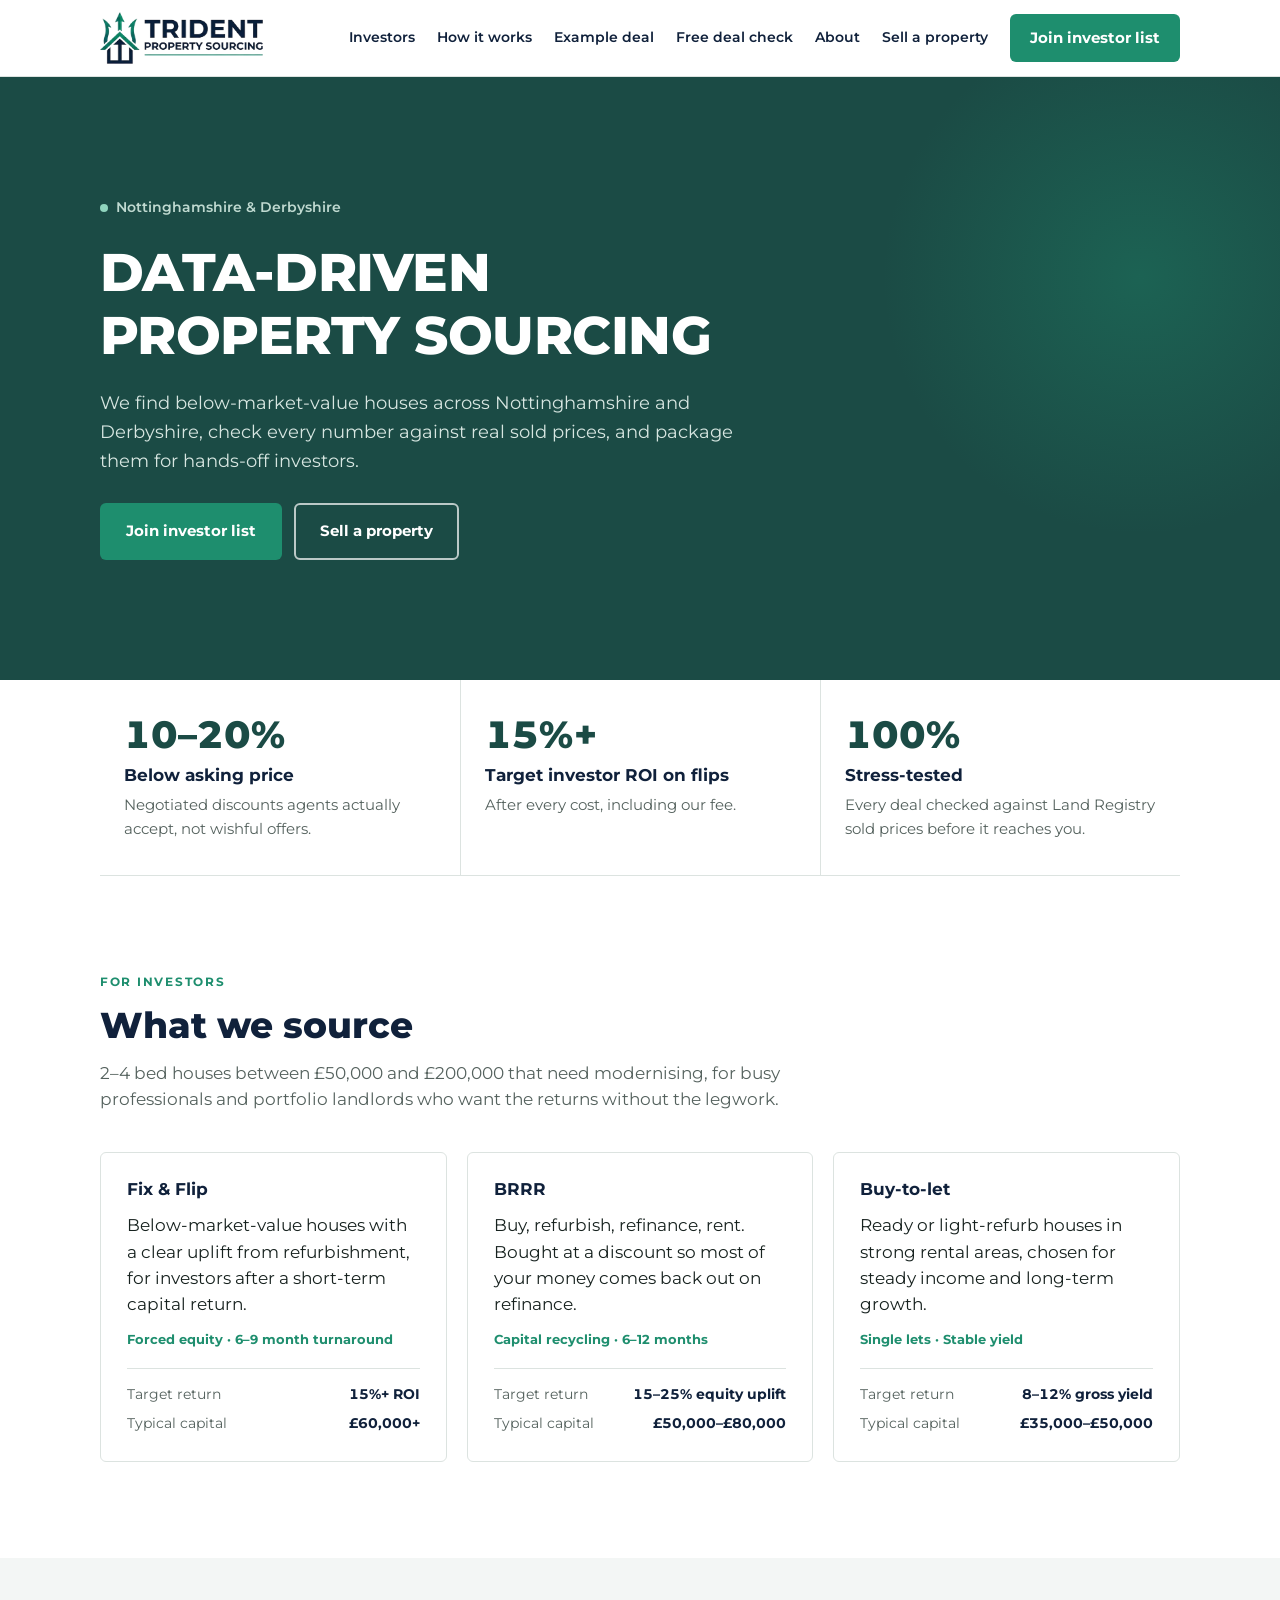
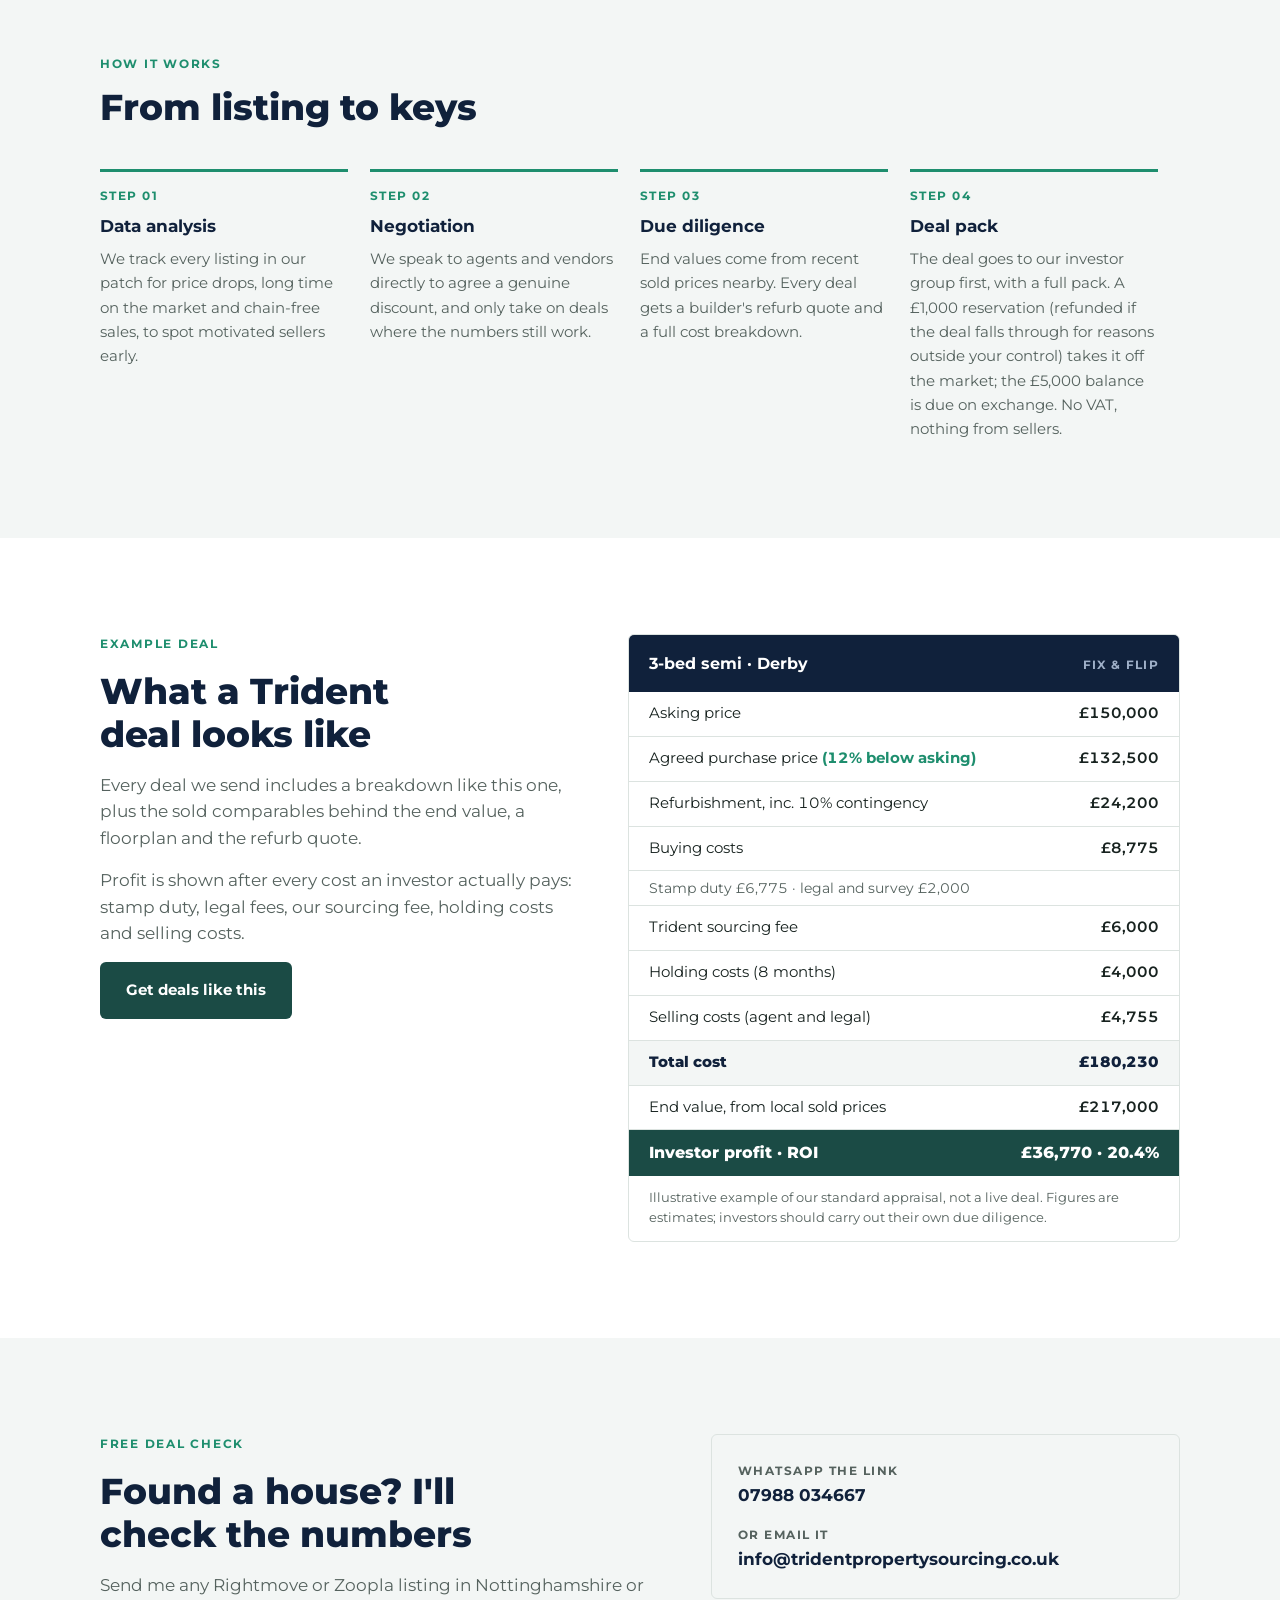
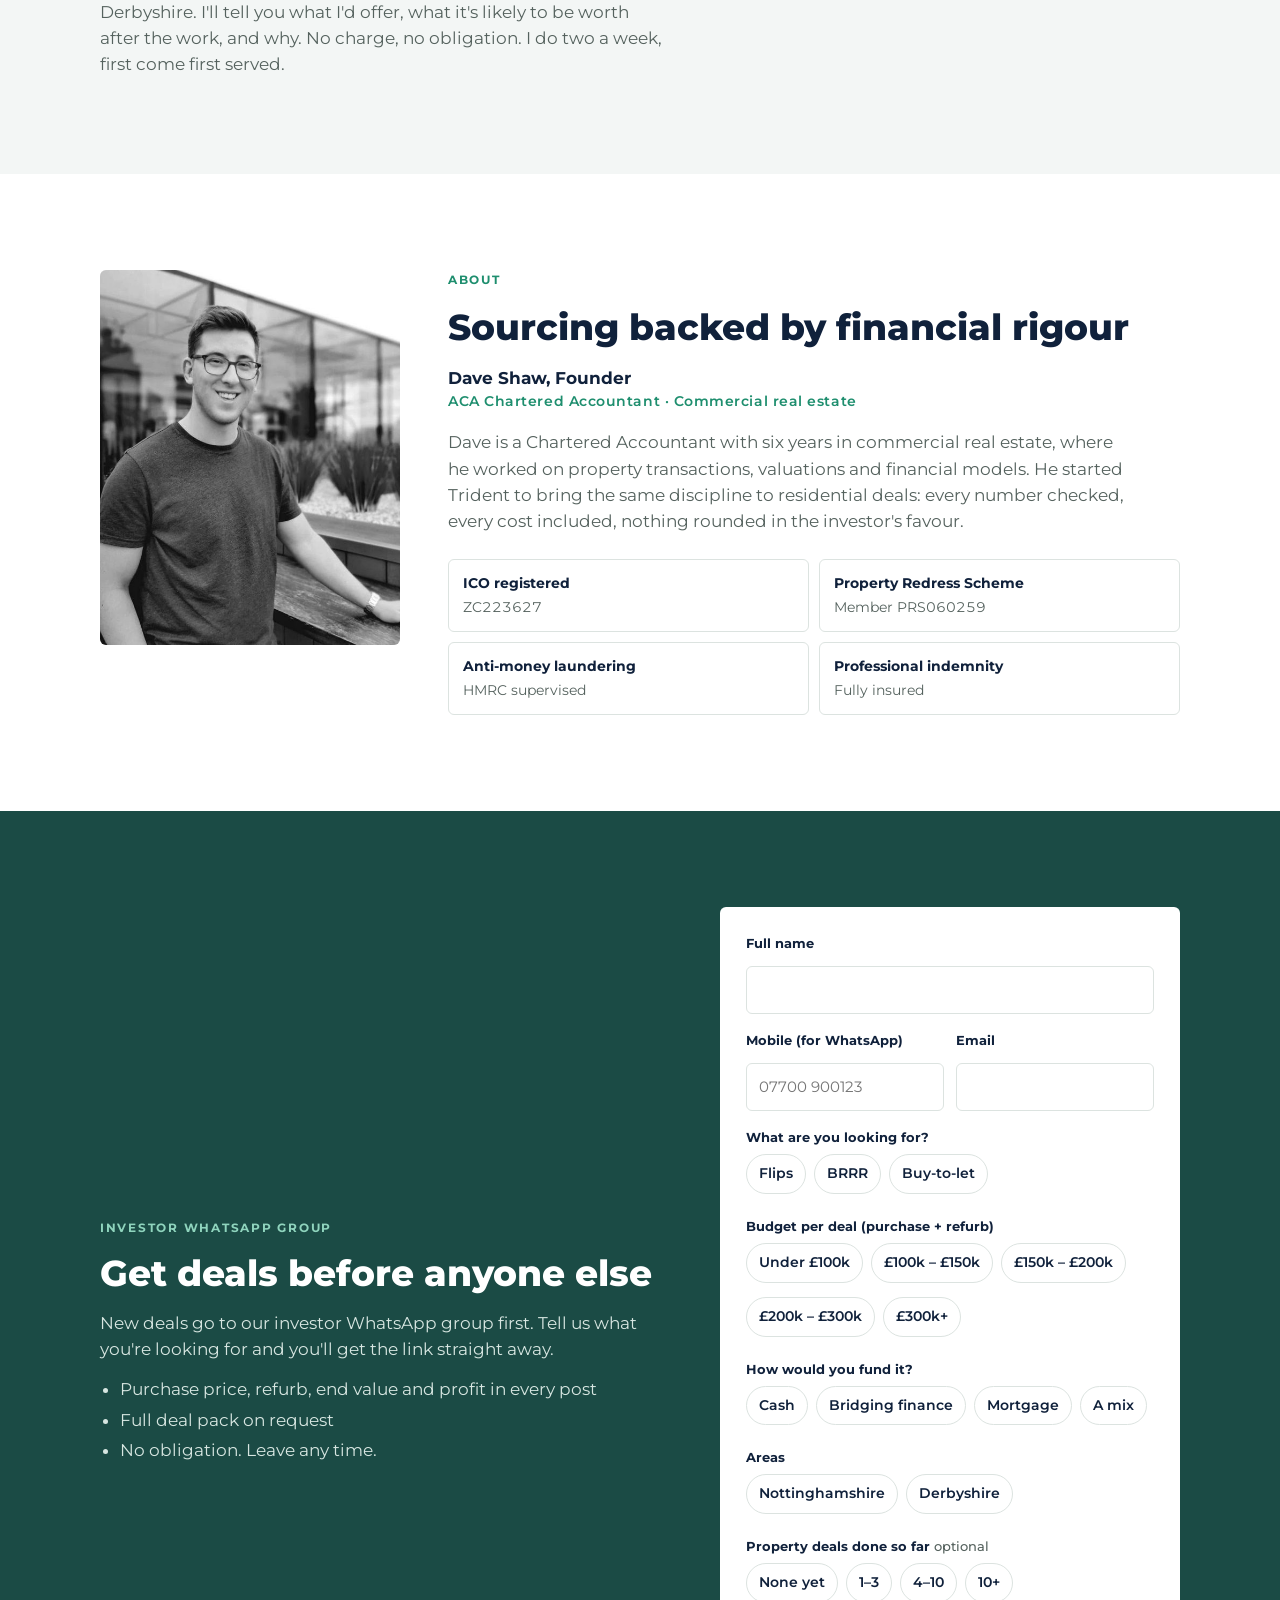
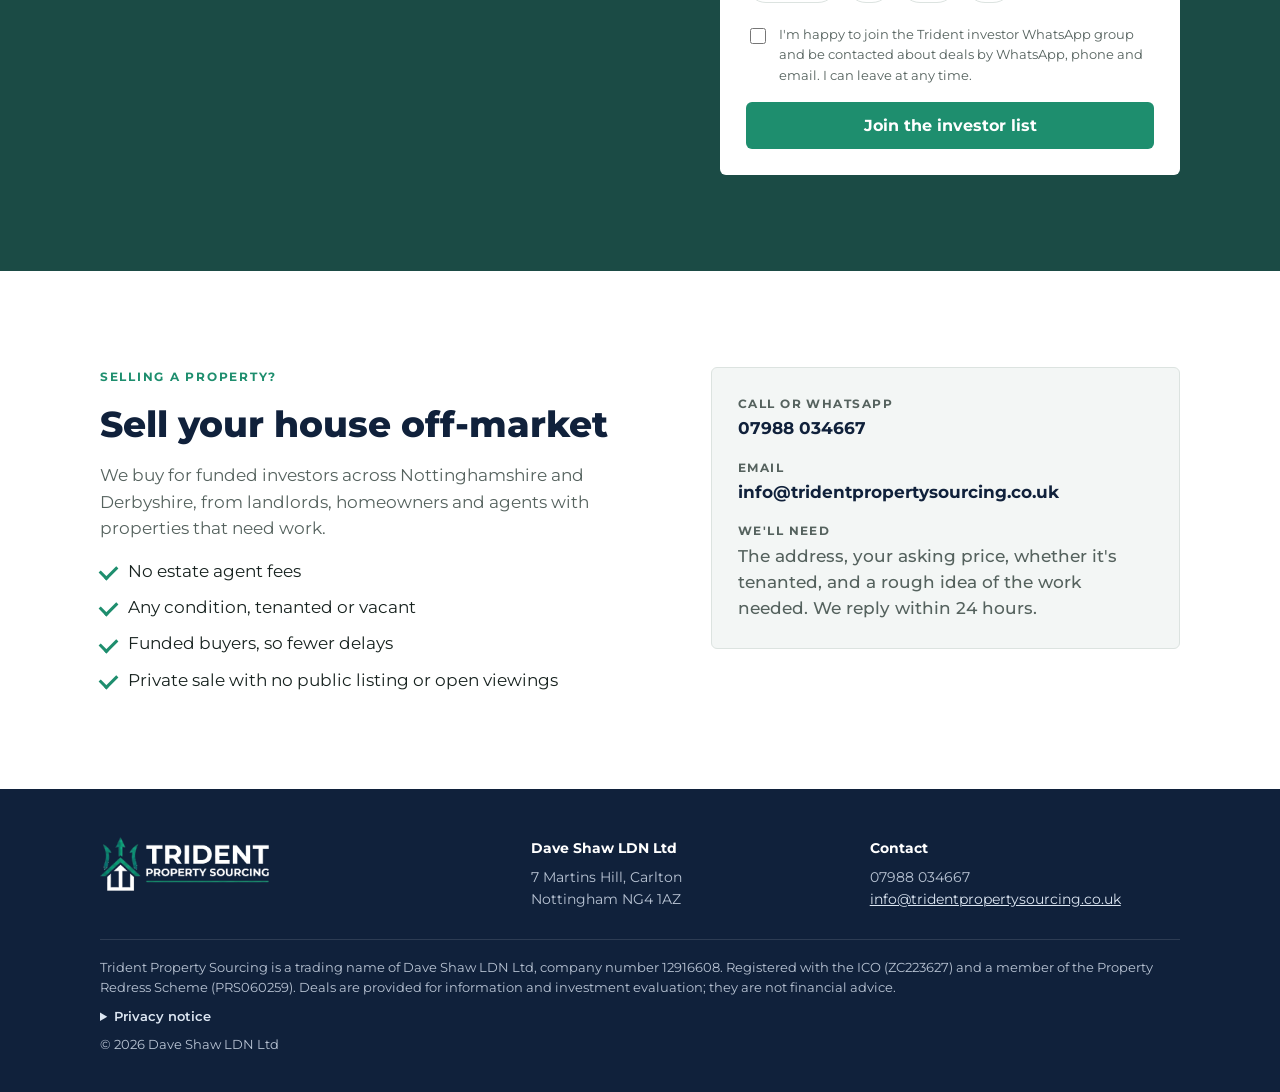
==== index.html @ 56638d4f "Footer: add company number 12916608 Co-Authored-By: Claude Opus 5.5 <noreply@anthropic.com> Claude-S" ====
<!doctype html>
<html lang="en-GB">
<head>
<meta charset="utf-8">
<meta name="viewport" content="width=device-width, initial-scale=1">
<meta property="og:title" content="Trident Property Sourcing">
<meta property="og:description" content="Below-market-value houses in Nottinghamshire and Derbyshire, packaged for hands-off property investors.">
<meta property="og:image" content="https://www.tridentpropertysourcing.co.uk/img/logo.png">
<meta property="og:url" content="https://www.tridentpropertysourcing.co.uk/">
<link rel="icon" type="image/png" href="img/icon.png">
<title>Trident Property Sourcing</title>
<meta name="description" content="Below-market-value houses in Nottinghamshire and Derbyshire, packaged for hands-off property investors. Flips, BRRR and buy-to-let.">
<link rel="preconnect" href="https://fonts.googleapis.com">
<link rel="preconnect" href="https://fonts.gstatic.com" crossorigin>
<link rel="stylesheet" href="https://fonts.googleapis.com/css2?family=Montserrat:wght@400;500;600;700;800&display=swap">
<style>
  /* Layout: the current Squarespace site, tightened into one page -
     white header with the full-colour logo, deep-green hero, light content
     bands, green "join" band, dark footer. Single deliberate light look. */
  :root {
    --green: #1B4B45;        /* site primary */
    --green-deep: #133631;
    --teal: #1E8E6E;         /* logo arrow green */
    --teal-tint: #E7F2EE;
    --navy: #10213B;         /* logo wordmark */
    --ink: #17221F;
    --muted: #55625E;
    --line: #DCE3E0;
    --band: #F3F6F5;
    --white: #FFFFFF;
    --font: 'Montserrat', 'Helvetica Neue', Arial, sans-serif;
    --step-hero: clamp(2rem, 5vw, 3.3rem);
    --step-h2: clamp(1.55rem, 3.2vw, 2.25rem);
    --step-h3: 1.08rem;
    --radius: 6px;
    color-scheme: light;
  }
  * { box-sizing: border-box; }
  [hidden] { display: none !important; }
  html { scroll-behavior: smooth; }
  @media (prefers-reduced-motion: reduce) { html { scroll-behavior: auto; } }
  body { margin: 0; background: var(--white); color: var(--ink); font-family: var(--font); font-size: 16.5px; line-height: 1.6; }
  a { color: var(--green); }
  a:focus-visible, button:focus-visible { outline: 3px solid var(--teal); outline-offset: 3px; }
  .wrap { width: 100%; max-width: 1120px; margin: 0 auto; padding-inline: 20px; }
  h1, h2, h3 { text-wrap: balance; margin: 0; line-height: 1.2; }
  h2 { font-size: var(--step-h2); font-weight: 800; color: var(--navy); }
  h3 { font-size: var(--step-h3); font-weight: 700; color: var(--navy); }
  p { margin: 0; }
  .eyebrow { font-size: .78rem; font-weight: 700; letter-spacing: .14em; text-transform: uppercase; color: var(--teal); }
  .lede { color: var(--muted); max-width: 62ch; }
  section { padding-block: clamp(56px, 8vw, 96px); }
  .section-head { display: grid; gap: 12px; margin-bottom: 40px; }

  .btn { display: inline-flex; align-items: center; justify-content: center; gap: 8px; padding: 14px 24px; border-radius: var(--radius);
         font-weight: 700; font-size: .95rem; text-decoration: none; border: 2px solid transparent; transition: background .15s, color .15s; }
  .btn-primary { background: var(--teal); color: var(--white); }
  .btn-primary:hover { background: #187A5E; }
  .btn-ghost { border-color: rgba(255,255,255,.7); color: var(--white); }
  .btn-ghost:hover { background: rgba(255,255,255,.1); }
  .btn-dark { background: var(--green); color: var(--white); }
  .btn-dark:hover { background: var(--green-deep); }

  /* header */
  .top { position: sticky; top: env(safe-area-inset-top, 0px); z-index: 10; background: var(--white); border-bottom: 1px solid var(--line); }
  .top .wrap { display: flex; align-items: center; justify-content: space-between; gap: 16px; padding-block: 12px; flex-wrap: wrap; }
  .top img { height: 52px; width: auto; display: block; }
  .nav { display: flex; align-items: center; gap: 22px; flex-wrap: wrap; font-size: .9rem; font-weight: 600; }
  .nav a { color: var(--navy); text-decoration: none; }
  .nav a:hover { color: var(--teal); }
  .nav .btn { padding: 10px 18px; color: var(--white); }
  @media (max-width: 760px) { .nav a:not(.btn) { display: none; } .top img { height: 42px; } }

  /* hero */
  .hero { background: var(--green); color: var(--white); padding-block: clamp(64px, 10vw, 120px); position: relative; overflow: hidden; }
  .hero::after { content: ""; position: absolute; right: -120px; top: -60px; width: 520px; height: 520px; border-radius: 50%;
                 background: radial-gradient(circle, rgba(30,142,110,.35), rgba(30,142,110,0) 70%); pointer-events: none; }
  .hero .wrap { position: relative; z-index: 1; display: grid; gap: 22px; }
  .hero .eyebrow { color: #8FD4BD; }
  .hero h1 { font-size: var(--step-hero); font-weight: 800; letter-spacing: -.01em; max-width: 18ch; text-transform: uppercase; }
  .hero p { font-size: 1.12rem; color: #D7E6E1; max-width: 56ch; }
  .hero .ctas { display: flex; gap: 12px; flex-wrap: wrap; margin-top: 6px; }
  .patch { display: inline-flex; gap: 8px; align-items: center; font-size: .85rem; font-weight: 600; color: #BFD9D0; }
  .patch::before { content: ""; width: 8px; height: 8px; border-radius: 50%; background: #8FD4BD; }

  /* stats */
  .stats { display: grid; grid-template-columns: repeat(3, 1fr); border-bottom: 1px solid var(--line); }
  .stat { padding: 34px 24px; display: grid; gap: 6px; align-content: start; }
  .stat + .stat { border-left: 1px solid var(--line); }
  .stat b { font-size: clamp(1.7rem, 3.4vw, 2.4rem); font-weight: 800; color: var(--green); font-variant-numeric: tabular-nums; line-height: 1.1; }
  .stat span { font-weight: 700; color: var(--navy); }
  .stat small { color: var(--muted); font-size: .92rem; }
  @media (max-width: 760px) { .stats { grid-template-columns: 1fr; } .stat + .stat { border-left: 0; border-top: 1px solid var(--line); } }

  /* strategies */
  .cards { display: grid; grid-template-columns: repeat(3, 1fr); gap: 20px; }
  .card { border: 1px solid var(--line); border-radius: var(--radius); padding: 26px; display: grid; gap: 12px; align-content: start; background: var(--white); min-width: 0; }
  .card .tags { font-size: .8rem; font-weight: 700; color: var(--teal); }
  .card dl { margin: 6px 0 0; display: grid; grid-template-columns: auto 1fr; gap: 6px 14px; font-size: .9rem; border-top: 1px solid var(--line); padding-top: 14px; }
  .card dt { color: var(--muted); }
  .card dd { margin: 0; font-weight: 700; color: var(--navy); text-align: right; font-variant-numeric: tabular-nums; }
  @media (max-width: 900px) { .cards { grid-template-columns: 1fr; } }

  /* process */
  .band { background: var(--band); }
  .steps { display: grid; grid-template-columns: repeat(4, 1fr); gap: 0; counter-reset: step; }
  .step { padding: 0 22px 0 0; display: grid; gap: 10px; align-content: start; min-width: 0; }
  .step::before { counter-increment: step; content: "Step 0" counter(step); font-size: .78rem; font-weight: 700; letter-spacing: .12em; text-transform: uppercase;
                  color: var(--teal); border-top: 3px solid var(--teal); padding-top: 14px; }
  .step p { color: var(--muted); font-size: .95rem; }
  @media (max-width: 900px) { .steps { grid-template-columns: 1fr 1fr; gap: 32px 0; } }
  @media (max-width: 520px) { .steps { grid-template-columns: 1fr; } }

  /* example appraisal */
  .appraisal { display: grid; grid-template-columns: 1fr 1.15fr; gap: 48px; align-items: start; }
  .appraisal .copy { display: grid; gap: 16px; }
  .sheet { border: 1px solid var(--line); border-radius: var(--radius); overflow: hidden; background: var(--white); min-width: 0; }
  .sheet header { background: var(--navy); color: var(--white); padding: 16px 20px; display: flex; justify-content: space-between; gap: 12px; flex-wrap: wrap; align-items: baseline; }
  .sheet header b { font-size: 1rem; }
  .sheet header span { font-size: .78rem; letter-spacing: .1em; text-transform: uppercase; color: #9FB0C8; font-weight: 700; }
  .sheet table { width: 100%; border-collapse: collapse; font-size: .93rem; font-variant-numeric: tabular-nums; }
  .sheet td { padding: 10px 20px; border-bottom: 1px solid var(--line); }
  .sheet td:last-child { text-align: right; font-weight: 600; white-space: nowrap; }
  .sheet tr.sub td { color: var(--muted); font-size: .86rem; padding-block: 6px; }
  .sheet tr.total td { font-weight: 800; color: var(--navy); background: var(--band); }
  .sheet tr.win td { font-weight: 800; color: var(--white); background: var(--green); font-size: 1rem; border-bottom: 0; }
  .sheet .note { padding: 12px 20px; font-size: .8rem; color: var(--muted); }
  @media (max-width: 900px) { .appraisal { grid-template-columns: 1fr; gap: 28px; } }

  /* about */
  .about { display: grid; grid-template-columns: 300px 1fr; gap: 48px; align-items: start; }
  .portrait { display: block; width: 100%; aspect-ratio: 4/5; max-width: 100%; object-fit: cover; border-radius: var(--radius); background: var(--teal-tint); }
  .about .copy { display: grid; gap: 16px; min-width: 0; }
  .role { font-weight: 700; color: var(--navy); }
  .role small { display: block; font-weight: 600; color: var(--teal); font-size: .85rem; letter-spacing: .04em; }
  .creds { list-style: none; padding: 0; margin: 8px 0 0; display: grid; grid-template-columns: 1fr 1fr; gap: 10px; }
  .creds li { border: 1px solid var(--line); border-radius: var(--radius); padding: 12px 14px; font-size: .88rem; display: grid; gap: 2px; }
  .creds b { color: var(--navy); }
  .creds span { color: var(--muted); font-variant-numeric: tabular-nums; }
  @media (max-width: 900px) { .about { grid-template-columns: 1fr; } .portrait { max-width: 260px; } }
  @media (max-width: 520px) { .creds { grid-template-columns: 1fr; } }

  /* join */
  .join { background: var(--green); color: var(--white); }
  .join .wrap { display: grid; grid-template-columns: 1fr minmax(0, 460px); gap: 40px; align-items: center; }
  .join h2 { color: var(--white); }
  .join .eyebrow { color: #8FD4BD; }
  .join p { color: #D7E6E1; max-width: 56ch; }
  .join .copy { display: grid; gap: 14px; }
  .join ul { margin: 0; padding-left: 20px; color: #D7E6E1; display: grid; gap: 4px; }
  .qr { background: var(--white); border-radius: var(--radius); padding: 18px; display: grid; gap: 10px; justify-items: center; width: 230px; max-width: 100%; }
  .qr .code { width: 170px; height: 170px; max-width: 100%; display: block; }
  .qr small { color: var(--muted); font-size: .78rem; text-align: center; }
  @media (max-width: 760px) { .join .wrap { grid-template-columns: 1fr; } }

  /* sell */
  .sell { display: grid; grid-template-columns: 1.2fr 1fr; gap: 48px; align-items: start; }
  .sell .copy { display: grid; gap: 16px; }
  .ticks { list-style: none; padding: 0; margin: 0; display: grid; gap: 10px; }
  .ticks li { padding-left: 28px; position: relative; }
  .ticks li::before { content: ""; position: absolute; left: 0; top: .45em; width: 14px; height: 8px; border-left: 3px solid var(--teal); border-bottom: 3px solid var(--teal); transform: rotate(-45deg); }
  .contact-card { border: 1px solid var(--line); border-radius: var(--radius); padding: 26px; display: grid; gap: 16px; background: var(--band); min-width: 0; }
  .contact-card div { display: grid; gap: 2px; }
  .contact-card small { font-size: .75rem; font-weight: 700; letter-spacing: .12em; text-transform: uppercase; color: var(--muted); }
  .contact-card a, .contact-card span { font-weight: 700; color: var(--navy); text-decoration: none; overflow-wrap: anywhere; }
  @media (max-width: 900px) { .sell { grid-template-columns: 1fr; } }

  /* sign-up form (posts to the Google Form behind the scenes) */
  .signup { background: var(--white); color: var(--ink); border-radius: var(--radius); padding: 26px; width: 100%; max-width: 460px; justify-self: end; min-width: 0; }
  #join-form { display: grid; gap: 16px; }
  .field { display: grid; gap: 6px; border: 0; padding: 0; margin: 0; min-width: 0; }
  .field label, .field legend { font-size: .82rem; font-weight: 700; color: var(--navy); padding: 0; margin-bottom: 6px; }
  .opt-tag { font-weight: 500; color: var(--muted); }
  .field input[type=text], .field input:not([type]), .field input[type=tel], .field input[type=email] {
    width: 100%; font: inherit; font-size: .95rem; padding: 11px 12px; border: 1.5px solid var(--line); border-radius: var(--radius); background: var(--white); color: var(--ink); }
  .field input:focus { outline: none; border-color: var(--teal); box-shadow: 0 0 0 3px var(--teal-tint); }
  .row2 { display: grid; grid-template-columns: 1fr 1fr; gap: 12px; }
  .opts { display: flex; flex-wrap: wrap; gap: 8px; }
  .opt { position: relative; cursor: pointer; }
  .opt input { position: absolute; opacity: 0; width: 1px; height: 1px; }
  .opt span { display: inline-block; padding: 8px 12px; border: 1.5px solid var(--line); border-radius: 999px; font-size: .85rem; font-weight: 600; color: var(--navy); transition: background .12s, border-color .12s; }
  .opt input:checked + span { background: var(--green); border-color: var(--green); color: var(--white); }
  .opt input:focus-visible + span { outline: 3px solid var(--teal); outline-offset: 2px; }
  .consent { display: grid; grid-template-columns: auto 1fr; gap: 10px; align-items: start; font-size: .8rem; color: var(--muted); cursor: pointer; }
  .consent input { margin-top: 3px; accent-color: var(--green); width: 16px; height: 16px; }
  .form-error { background: #FDEEE6; color: #A8431F; border-radius: var(--radius); padding: 10px 12px; font-size: .85rem; font-weight: 600; }
  .submit { width: 100%; border: 0; cursor: pointer; font-family: inherit; font-size: 1rem; }
  .submit[disabled] { opacity: .7; cursor: progress; }
  .done { display: grid; gap: 12px; text-align: center; padding: 18px 6px; }
  .done h3 { font-size: 1.3rem; }
  .done p { color: var(--muted) !important; }
  .btn-wa { background: #1FAF54; color: var(--white); }
  .btn-wa:hover { background: #189446; }
  @media (max-width: 760px) { .signup { justify-self: stretch; max-width: none; padding: 20px; } }
  @media (max-width: 420px) { .row2 { grid-template-columns: 1fr; } }

  /* track record + deal check */
  .log-wrap { overflow-x: auto; border: 1px solid var(--line); border-radius: var(--radius); background: var(--white); }
  .log { width: 100%; border-collapse: collapse; font-size: .92rem; font-variant-numeric: tabular-nums; min-width: 560px; }
  .log th { text-align: left; font-size: .75rem; letter-spacing: .1em; text-transform: uppercase; color: var(--muted); padding: 12px 16px; border-bottom: 2px solid var(--line); }
  .log td { padding: 12px 16px; border-bottom: 1px solid var(--line); }
  .pill { display: inline-block; padding: 3px 10px; border-radius: 999px; font-size: .78rem; font-weight: 700; background: var(--teal-tint); color: var(--green); }
  .pill.Completed { background: var(--green); color: var(--white); }
  .pill.Withdrawn { background: var(--band); color: var(--muted); }
  .check { display: grid; grid-template-columns: 1.2fr 1fr; gap: 48px; align-items: start; }
  .check .copy { display: grid; gap: 16px; }
  @media (max-width: 900px) { .check { grid-template-columns: 1fr; } }

  /* footer */
  footer { background: var(--navy); color: #B9C4D4; padding-block: 48px 36px; font-size: .88rem; }
  footer .wrap { display: grid; gap: 28px; }
  footer .cols { display: grid; grid-template-columns: 1.3fr 1fr 1fr; gap: 28px; }
  footer img { height: 54px; width: auto; }
  footer b { color: var(--white); display: block; margin-bottom: 6px; }
  footer a { color: #DCE6F2; }
  footer .small { border-top: 1px solid rgba(255,255,255,.12); padding-top: 18px; font-size: .8rem; display: grid; gap: 8px; }
  footer details summary { cursor: pointer; color: #DCE6F2; font-weight: 600; }
  footer details p { margin-top: 8px; max-width: 80ch; }
  @media (max-width: 760px) { footer .cols { grid-template-columns: 1fr; } }
</style>
</head>
<body>

<header class="top">
  <div class="wrap">
    <a href="#top" aria-label="Trident Property Sourcing home"><img src="img/logo.png" alt="Trident Property Sourcing"></a>
    <nav class="nav" aria-label="Main">
      <a href="#strategies">Investors</a>
      <a href="#how">How it works</a>
      <a href="#example">Example deal</a>
      <a href="#deal-check">Free deal check</a>
      <a href="#about">About</a>
      <a href="#sell">Sell a property</a>
      <a class="btn btn-primary" href="#join">Join investor list</a>
    </nav>
  </div>
</header>

<main id="top">
  <section class="hero">
    <div class="wrap">
      <span class="patch">Nottinghamshire &amp; Derbyshire</span>
      <h1>Data-driven property sourcing</h1>
      <p>We find below-market-value houses across Nottinghamshire and Derbyshire, check every number against real sold prices, and package them for hands-off investors.</p>
      <div class="ctas">
        <a class="btn btn-primary" href="#join">Join investor list</a>
        <a class="btn btn-ghost" href="#sell">Sell a property</a>
      </div>
    </div>
  </section>

  <div class="wrap">
    <div class="stats">
      <div class="stat"><b>10–20%</b><span>Below asking price</span><small>Negotiated discounts agents actually accept, not wishful offers.</small></div>
      <div class="stat"><b>15%+</b><span>Target investor ROI on flips</span><small>After every cost, including our fee.</small></div>
      <div class="stat"><b>100%</b><span>Stress-tested</span><small>Every deal checked against Land Registry sold prices before it reaches you.</small></div>
    </div>
  </div>

  <section id="strategies">
    <div class="wrap">
      <div class="section-head">
        <span class="eyebrow">For investors</span>
        <h2>What we source</h2>
        <p class="lede">2–4 bed houses between £50,000 and £200,000 that need modernising, for busy professionals and portfolio landlords who want the returns without the legwork.</p>
      </div>
      <div class="cards">
        <article class="card">
          <h3>Fix &amp; Flip</h3>
          <p>Below-market-value houses with a clear uplift from refurbishment, for investors after a short-term capital return.</p>
          <span class="tags">Forced equity · 6–9 month turnaround</span>
          <dl><dt>Target return</dt><dd>15%+ ROI</dd><dt>Typical capital</dt><dd>£60,000+</dd></dl>
        </article>
        <article class="card">
          <h3>BRRR</h3>
          <p>Buy, refurbish, refinance, rent. Bought at a discount so most of your money comes back out on refinance.</p>
          <span class="tags">Capital recycling · 6–12 months</span>
          <dl><dt>Target return</dt><dd>15–25% equity uplift</dd><dt>Typical capital</dt><dd>£50,000–£80,000</dd></dl>
        </article>
        <article class="card">
          <h3>Buy-to-let</h3>
          <p>Ready or light-refurb houses in strong rental areas, chosen for steady income and long-term growth.</p>
          <span class="tags">Single lets · Stable yield</span>
          <dl><dt>Target return</dt><dd>8–12% gross yield</dd><dt>Typical capital</dt><dd>£35,000–£50,000</dd></dl>
        </article>
      </div>
    </div>
  </section>

  <section id="how" class="band">
    <div class="wrap">
      <div class="section-head">
        <span class="eyebrow">How it works</span>
        <h2>From listing to keys</h2>
      </div>
      <div class="steps">
        <div class="step"><h3>Data analysis</h3><p>We track every listing in our patch for price drops, long time on the market and chain-free sales, to spot motivated sellers early.</p></div>
        <div class="step"><h3>Negotiation</h3><p>We speak to agents and vendors directly to agree a genuine discount, and only take on deals where the numbers still work.</p></div>
        <div class="step"><h3>Due diligence</h3><p>End values come from recent sold prices nearby. Every deal gets a builder's refurb quote and a full cost breakdown.</p></div>
        <div class="step"><h3>Deal pack</h3><p>The deal goes to our investor group first, with a full pack. A £1,000 reservation (refunded if the deal falls through for reasons outside your control) takes it off the market; the £5,000 balance is due on exchange. No VAT, nothing from sellers.</p></div>
      </div>
    </div>
  </section>

  <section id="example">
    <div class="wrap appraisal">
      <div class="copy">
        <span class="eyebrow">Example deal</span>
        <h2>What a Trident deal looks like</h2>
        <p class="lede">Every deal we send includes a breakdown like this one, plus the sold comparables behind the end value, a floorplan and the refurb quote.</p>
        <p class="lede">Profit is shown after every cost an investor actually pays: stamp duty, legal fees, our sourcing fee, holding costs and selling costs.</p>
        <div><a class="btn btn-dark" href="#join">Get deals like this</a></div>
      </div>
      <div class="sheet" role="region" aria-label="Example flip appraisal">
        <header><b>3-bed semi · Derby</b><span>Fix &amp; flip</span></header>
        <table>
          <tr><td>Asking price</td><td>£150,000</td></tr>
          <tr><td>Agreed purchase price <span style="color:var(--teal);font-weight:700">(12% below asking)</span></td><td>£132,500</td></tr>
          <tr><td>Refurbishment, inc. 10% contingency</td><td>£24,200</td></tr>
          <tr><td>Buying costs</td><td>£8,775</td></tr>
          <tr class="sub"><td>Stamp duty £6,775 · legal and survey £2,000</td><td></td></tr>
          <tr><td>Trident sourcing fee</td><td>£6,000</td></tr>
          <tr><td>Holding costs (8 months)</td><td>£4,000</td></tr>
          <tr><td>Selling costs (agent and legal)</td><td>£4,755</td></tr>
          <tr class="total"><td>Total cost</td><td>£180,230</td></tr>
          <tr><td>End value, from local sold prices</td><td>£217,000</td></tr>
          <tr class="win"><td>Investor profit · ROI</td><td>£36,770 · 20.4%</td></tr>
        </table>
        <p class="note">Illustrative example of our standard appraisal, not a live deal. Figures are estimates; investors should carry out their own due diligence.</p>
      </div>
    </div>
  </section>

  <section id="track-record" hidden>
    <div class="wrap">
      <div class="section-head">
        <span class="eyebrow">Track record</span>
        <h2>Every deal I've sent, and what happened to it</h2>
        <p class="lede">Updated daily. Addresses and investors are never shown.</p>
      </div>
      <div class="log-wrap"><table class="log" id="deal-log"><thead><tr><th>Listed</th><th>Area</th><th>Property</th><th>Strategy</th><th>Investor ROI</th><th>Status</th></tr></thead><tbody></tbody></table></div>
    </div>
  </section>

  <section id="deal-check" class="band">
    <div class="wrap check">
      <div class="copy">
        <span class="eyebrow">Free deal check</span>
        <h2>Found a house? I'll check the numbers</h2>
        <p class="lede">Send me any Rightmove or Zoopla listing in Nottinghamshire or Derbyshire. I'll tell you what I'd offer, what it's likely to be worth after the work, and why. No charge, no obligation. I do two a week, first come first served.</p>
      </div>
      <div class="contact-card">
        <div><small>WhatsApp the link</small><a id="wa-check" href="https://wa.me/447988034667?text=Hi%20Dave%2C%20could%20you%20check%20this%20deal%20for%20me%3F%20" target="_blank" rel="noopener">07988 034667</a></div>
        <div><small>Or email it</small><a href="mailto:info@tridentpropertysourcing.co.uk?subject=Free%20deal%20check">info@tridentpropertysourcing.co.uk</a></div>
      </div>
    </div>
  </section>

  <section id="about">
    <div class="wrap about">
      <img class="portrait" src="img/dave.jpg" alt="Dave Shaw, founder of Trident Property Sourcing">
      <div class="copy">
        <span class="eyebrow">About</span>
        <h2>Sourcing backed by financial rigour</h2>
        <p class="role">Dave Shaw, Founder<small>ACA Chartered Accountant · Commercial real estate</small></p>
        <p class="lede">Dave is a Chartered Accountant with six years in commercial real estate, where he worked on property transactions, valuations and financial models. He started Trident to bring the same discipline to residential deals: every number checked, every cost included, nothing rounded in the investor's favour.</p>
        <ul class="creds">
          <li><b>ICO registered</b><span>ZC223627</span></li>
          <li><b>Property Redress Scheme</b><span>Member PRS060259</span></li>
          <li><b>Anti-money laundering</b><span>HMRC supervised</span></li>
          <li><b>Professional indemnity</b><span>Fully insured</span></li>
        </ul>
      </div>
    </div>
  </section>

  <section class="join" id="join">
    <div class="wrap">
      <div class="copy">
        <span class="eyebrow">Investor WhatsApp group</span>
        <h2>Get deals before anyone else</h2>
        <p>New deals go to our investor WhatsApp group first. Tell us what you're looking for and you'll get the link straight away.</p>
        <ul>
          <li>Purchase price, refurb, end value and profit in every post</li>
          <li>Full deal pack on request</li>
          <li>No obligation. Leave any time.</li>
        </ul>
              </div>
      <div class="signup" id="signup">
        <iframe name="gform_sink" id="gform_sink" title="Form submission" hidden></iframe>
        <form id="join-form" action="https://docs.google.com/forms/d/e/1FAIpQLSeNWYK0MImg9yibmczs9jKRdMTMSLeTGTR6sQmM5qCVyDrOBw/formResponse" method="POST" target="gform_sink" novalidate>
          <div class="field"><label for="f-name">Full name</label><input id="f-name" name="entry.607198457" autocomplete="name" required></div>
          <div class="row2">
            <div class="field"><label for="f-mobile">Mobile (for WhatsApp)</label><input id="f-mobile" name="entry.1265290433" type="tel" autocomplete="tel" inputmode="tel" pattern="[+0-9 ()\-]{10,18}" placeholder="07700 900123" required></div>
            <div class="field"><label for="f-email">Email</label><input id="f-email" name="entry.1144745886" type="email" autocomplete="email" required></div>
          </div>
          <fieldset class="field" data-required="strategy"><legend>What are you looking for?</legend>
            <div class="opts"><label class="opt"><input type="checkbox" name="entry.1683800293" value="Flips (buy, refurbish, sell)" data-group="strategy"><span>Flips</span></label><label class="opt"><input type="checkbox" name="entry.1683800293" value="BRRR (buy, refurbish, refinance, rent)" data-group="strategy"><span>BRRR</span></label><label class="opt"><input type="checkbox" name="entry.1683800293" value="Buy-to-let (ready to rent)" data-group="strategy"><span>Buy-to-let</span></label></div></fieldset>
          <fieldset class="field"><legend>Budget per deal (purchase + refurb)</legend>
            <div class="opts"><label class="opt"><input type="radio" name="entry.919230414" value="Under £100k" required><span>Under £100k</span></label><label class="opt"><input type="radio" name="entry.919230414" value="£100k – £150k" ><span>£100k – £150k</span></label><label class="opt"><input type="radio" name="entry.919230414" value="£150k – £200k" ><span>£150k – £200k</span></label><label class="opt"><input type="radio" name="entry.919230414" value="£200k – £300k" ><span>£200k – £300k</span></label><label class="opt"><input type="radio" name="entry.919230414" value="£300k+" ><span>£300k+</span></label></div></fieldset>
          <fieldset class="field"><legend>How would you fund it?</legend>
            <div class="opts"><label class="opt"><input type="radio" name="entry.1057847358" value="Cash" required><span>Cash</span></label><label class="opt"><input type="radio" name="entry.1057847358" value="Bridging finance" ><span>Bridging finance</span></label><label class="opt"><input type="radio" name="entry.1057847358" value="Mortgage" ><span>Mortgage</span></label><label class="opt"><input type="radio" name="entry.1057847358" value="A mix" ><span>A mix</span></label></div></fieldset>
          <fieldset class="field" data-required="areas"><legend>Areas</legend>
            <div class="opts"><label class="opt"><input type="checkbox" name="entry.973325292" value="Nottinghamshire" data-group="areas"><span>Nottinghamshire</span></label><label class="opt"><input type="checkbox" name="entry.973325292" value="Derbyshire" data-group="areas"><span>Derbyshire</span></label></div></fieldset>
          <fieldset class="field"><legend>Property deals done so far <span class="opt-tag">optional</span></legend>
            <div class="opts"><label class="opt"><input type="radio" name="entry.356470785" value="None yet - this would be my first"><span>None yet</span></label><label class="opt"><input type="radio" name="entry.356470785" value="1 – 3" ><span>1–3</span></label><label class="opt"><input type="radio" name="entry.356470785" value="4 – 10" ><span>4–10</span></label><label class="opt"><input type="radio" name="entry.356470785" value="More than 10" ><span>10+</span></label></div></fieldset>
          <input type="hidden" id="f-src" name="entry.422427125" value="Website"><input type="hidden" id="f-src-other" name="entry.422427125.other_option_response" value="" disabled>
          <label class="consent"><input type="checkbox" id="f-consent" name="entry.1447452174" value="I'm happy to join the Trident investor WhatsApp group and to be contacted about deals by WhatsApp, phone and email. I can leave at any time." required><span>I'm happy to join the Trident investor WhatsApp group and be contacted about deals by WhatsApp, phone and email. I can leave at any time.</span></label>
          <p class="form-error" id="form-error" role="alert" hidden></p>
          <button class="btn btn-primary submit" type="submit" id="join-submit">Join the investor list</button>
        </form>
        <div class="done" id="join-done" hidden tabindex="-1">
          <h3>You're on the list</h3>
          <p>Tap below to join the Trident investor WhatsApp group. We've also emailed you the link.</p>
          <a class="btn btn-wa" href="https://chat.whatsapp.com/FaBXYtgNrA5HddAgFOB30Q" target="_blank" rel="noopener">Join the WhatsApp group</a>
        </div>
      </div>
    </div>
  </section>

  <section id="sell">
    <div class="wrap sell">
      <div class="copy">
        <span class="eyebrow">Selling a property?</span>
        <h2>Sell your house off-market</h2>
        <p class="lede">We buy for funded investors across Nottinghamshire and Derbyshire, from landlords, homeowners and agents with properties that need work.</p>
        <ul class="ticks">
          <li>No estate agent fees</li>
          <li>Any condition, tenanted or vacant</li>
          <li>Funded buyers, so fewer delays</li>
          <li>Private sale with no public listing or open viewings</li>
        </ul>
      </div>
      <div class="contact-card" id="contact">
        <div><small>Call or WhatsApp</small><a href="tel:+447988034667">07988 034667</a></div>
        <div><small>Email</small><a href="mailto:info@tridentpropertysourcing.co.uk">info@tridentpropertysourcing.co.uk</a></div>
        <div><small>We'll need</small><span style="font-weight:500;color:var(--muted)">The address, your asking price, whether it's tenanted, and a rough idea of the work needed. We reply within 24 hours.</span></div>
      </div>
    </div>
  </section>
</main>

<footer>
  <div class="wrap">
    <div class="cols">
      <div><img src="img/logo-white.png" alt="Trident Property Sourcing"></div>
      <div><b>Dave Shaw LDN Ltd</b>7 Martins Hill, Carlton<br>Nottingham NG4 1AZ</div>
      <div><b>Contact</b>07988 034667<br><a href="mailto:info@tridentpropertysourcing.co.uk">info@tridentpropertysourcing.co.uk</a></div>
    </div>
    <div class="small">
      <p>Trident Property Sourcing is a trading name of Dave Shaw LDN Ltd, company number 12916608. Registered with the ICO (ZC223627) and a member of the Property Redress Scheme (PRS060259). Deals are provided for information and investment evaluation; they are not financial advice.</p>
      <details>
        <summary>Privacy notice</summary>
        <p>Dave Shaw LDN Ltd collects the details you give us (name, phone, email and what you're looking for) to send you property deals and to contact you about them. We don't sell or share your details. The website counts visits anonymously (no cookies, no personal data) to see which links bring investors. If we write to you about selling your home, we took the address from a public property listing and keep it only to record your reply; tell us and we won't write again. Ask us at any time to see, change or delete what we hold, or to stop contacting you, by emailing info@tridentpropertysourcing.co.uk.</p>
      </details>
      <p>© 2026 Dave Shaw LDN Ltd</p>
    </div>
  </div>
</footer>
<script>
(function () {
  var form = document.getElementById('join-form'), sink = document.getElementById('gform_sink');
  var err = document.getElementById('form-error'), btn = document.getElementById('join-submit'), done = document.getElementById('join-done');
  var submitted = false;
  function fail(msg, el) { err.textContent = msg; err.hidden = false; if (el) el.focus(); }
  form.addEventListener('submit', function (e) {
    err.hidden = true;
    var fields = [['f-name', 'Please enter your name.'], ['f-mobile', 'Please enter a mobile number, e.g. 07700 900123.'], ['f-email', 'Please enter a valid email address.']];
    for (var i = 0; i < fields.length; i++) { var el = document.getElementById(fields[i][0]); if (!el.checkValidity()) { e.preventDefault(); return fail(fields[i][1], el); } }
    var groups = [['strategy', 'Choose what you\'re looking for.'], ['areas', 'Choose at least one area.']];
    for (var g = 0; g < groups.length; g++) { if (!form.querySelector('input[data-group="' + groups[g][0] + '"]:checked')) { e.preventDefault(); return fail(groups[g][1], form.querySelector('input[data-group="' + groups[g][0] + '"]')); } }
    var radioNames = [['entry.919230414', 'Choose a budget.'], ['entry.1057847358', 'Choose how you\'d fund it.']];
    for (var r = 0; r < radioNames.length; r++) { if (!form.querySelector('input[name="' + radioNames[r][0] + '"]:checked')) { e.preventDefault(); return fail(radioNames[r][1], form.querySelector('input[name="' + radioNames[r][0] + '"]')); } }
    if (!document.getElementById('f-consent').checked) { e.preventDefault(); return fail('Please tick the box to agree to be contacted.', document.getElementById('f-consent')); }
    submitted = true; btn.disabled = true; btn.textContent = 'Sending…';
  });
  sink.addEventListener('load', function () {
    if (!submitted) return;
    form.hidden = true; done.hidden = false; done.focus();
  });
})();
</script>
<script>
/* Where did this visitor come from? Links shared as ?src=fb | wa | partner | event
   (or ?src=anything-else) set the sign-up form's "How did you hear about us?". */
(function () {
  var map = { fb: 'Facebook', facebook: 'Facebook', partner: 'Recommended by someone', ref: 'Recommended by someone', event: 'Property event / networking' };
  var src = '';
  try { src = (new URLSearchParams(location.search).get('src') || sessionStorage.getItem('src') || '').toLowerCase().replace(/[^a-z0-9_-]/g, '').slice(0, 30); if (src) sessionStorage.setItem('src', src); } catch (e) {}
  window.tridentSrc = src || 'direct';
  var main = document.getElementById('f-src'), other = document.getElementById('f-src-other');
  if (!main || !src) return;
  if (map[src]) { main.value = map[src]; }
  else { main.value = '__other_option__'; other.value = 'Website (' + src + ')'; other.disabled = false; }
})();

/* Anonymous visit counting: no cookies, no personal data (PostHog EU, memory-only). */
!function(t,e){var o,n,p,r;e.__SV||(window.posthog=e,e._i=[],e.init=function(i,s,a){function g(t,e){var o=e.split(".");2==o.length&&(t=t[o[0]],e=o[1]),t[e]=function(){t.push([e].concat(Array.prototype.slice.call(arguments,0)))}}(p=t.createElement("script")).type="text/javascript",p.crossOrigin="anonymous",p.async=!0,p.src=s.api_host.replace(".i.posthog.com","-assets.i.posthog.com")+"/static/array.js",(r=t.getElementsByTagName("script")[0]).parentNode.insertBefore(p,r);var u=e;for(void 0!==a?u=e[a]=[]:a="posthog",u.people=u.people||[],u.toString=function(t){var e="posthog";return"posthog"!==a&&(e+="."+a),t||(e+=" (stub)"),e},u.people.toString=function(){return u.toString(1)+".people (stub)"},o="capture identify alias people.set people.set_once set_config register register_once unregister opt_out_capturing has_opted_out_capturing opt_in_capturing reset isFeatureEnabled onFeatureFlags getFeatureFlag getFeatureFlagPayload reloadFeatureFlags group updateEarlyAccessFeatureEnrollment getEarlyAccessFeatures getActiveMatchingSurveys getSurveys onSessionId".split(" "),n=0;n<o.length;n++)g(u,o[n]);e._i.push([i,s,a])},e.__SV=1)}(document,window.posthog||[]);
posthog.init('phc_ygkkBLddQZdeb4ZPB33LeewcipHcL5bQSPHJghhtKnr3', { api_host: 'https://eu.i.posthog.com', persistence: 'memory', disable_session_recording: true, autocapture: false, capture_pageview: true, person_profiles: 'never' });
posthog.register({ src: window.tridentSrc });
(function () {
  var f = document.getElementById('join-form'), sink = document.getElementById('gform_sink'), sent = false;
  if (f) f.addEventListener('submit', function () { setTimeout(function () { if (document.getElementById('join-submit').disabled) sent = true; }, 0); });
  if (sink) sink.addEventListener('load', function () { if (sent) { posthog.capture('investor_signup'); sent = false; } });
  var wa = document.getElementById('wa-check');
  if (wa) wa.addEventListener('click', function () { posthog.capture('deal_check_click'); });
})();

/* Track record: public deal log (no addresses or investors), read from a
   link-shared Google Sheet. Section stays hidden until there's a deal. */
var DEAL_LOG_SHEET_ID = '1BKVbQVt3QvT5pl_EpwbVRanW6IHvztcd_qgm-hApmTk';
function tridentDealLog(resp) {
  try {
    var rows = resp.table.rows || [], tb = document.querySelector('#deal-log tbody'), esc = function (v) { return String(v == null ? '' : v).replace(/[&<>"]/g, function (c) { return { '&': '&amp;', '<': '&lt;', '>': '&gt;', '"': '&quot;' }[c]; }); };
    var html = rows.map(function (r) { var c = r.c.map(function (x) { return x ? (x.f || x.v) : ''; });
      return '<tr><td>' + esc(c[0]) + '</td><td>' + esc(c[1]) + '</td><td>' + esc(c[2]) + '</td><td>' + esc(c[3]) + '</td><td>' + esc(c[4]) + '</td><td><span class="pill ' + esc(c[5]) + '">' + esc(c[5]) + '</span></td></tr>'; }).join('');
    if (rows.length) { tb.innerHTML = html; document.getElementById('track-record').hidden = false; }
  } catch (e) {}
}
if (DEAL_LOG_SHEET_ID) { var sc = document.createElement('script'); sc.src = 'https://docs.google.com/spreadsheets/d/' + DEAL_LOG_SHEET_ID + '/gviz/tq?tqx=responseHandler:tridentDealLog&headers=1&tq=' + encodeURIComponent('select A,B,C,D,E,F order by A desc'); document.body.appendChild(sc); }
</script>
</body>
</html>
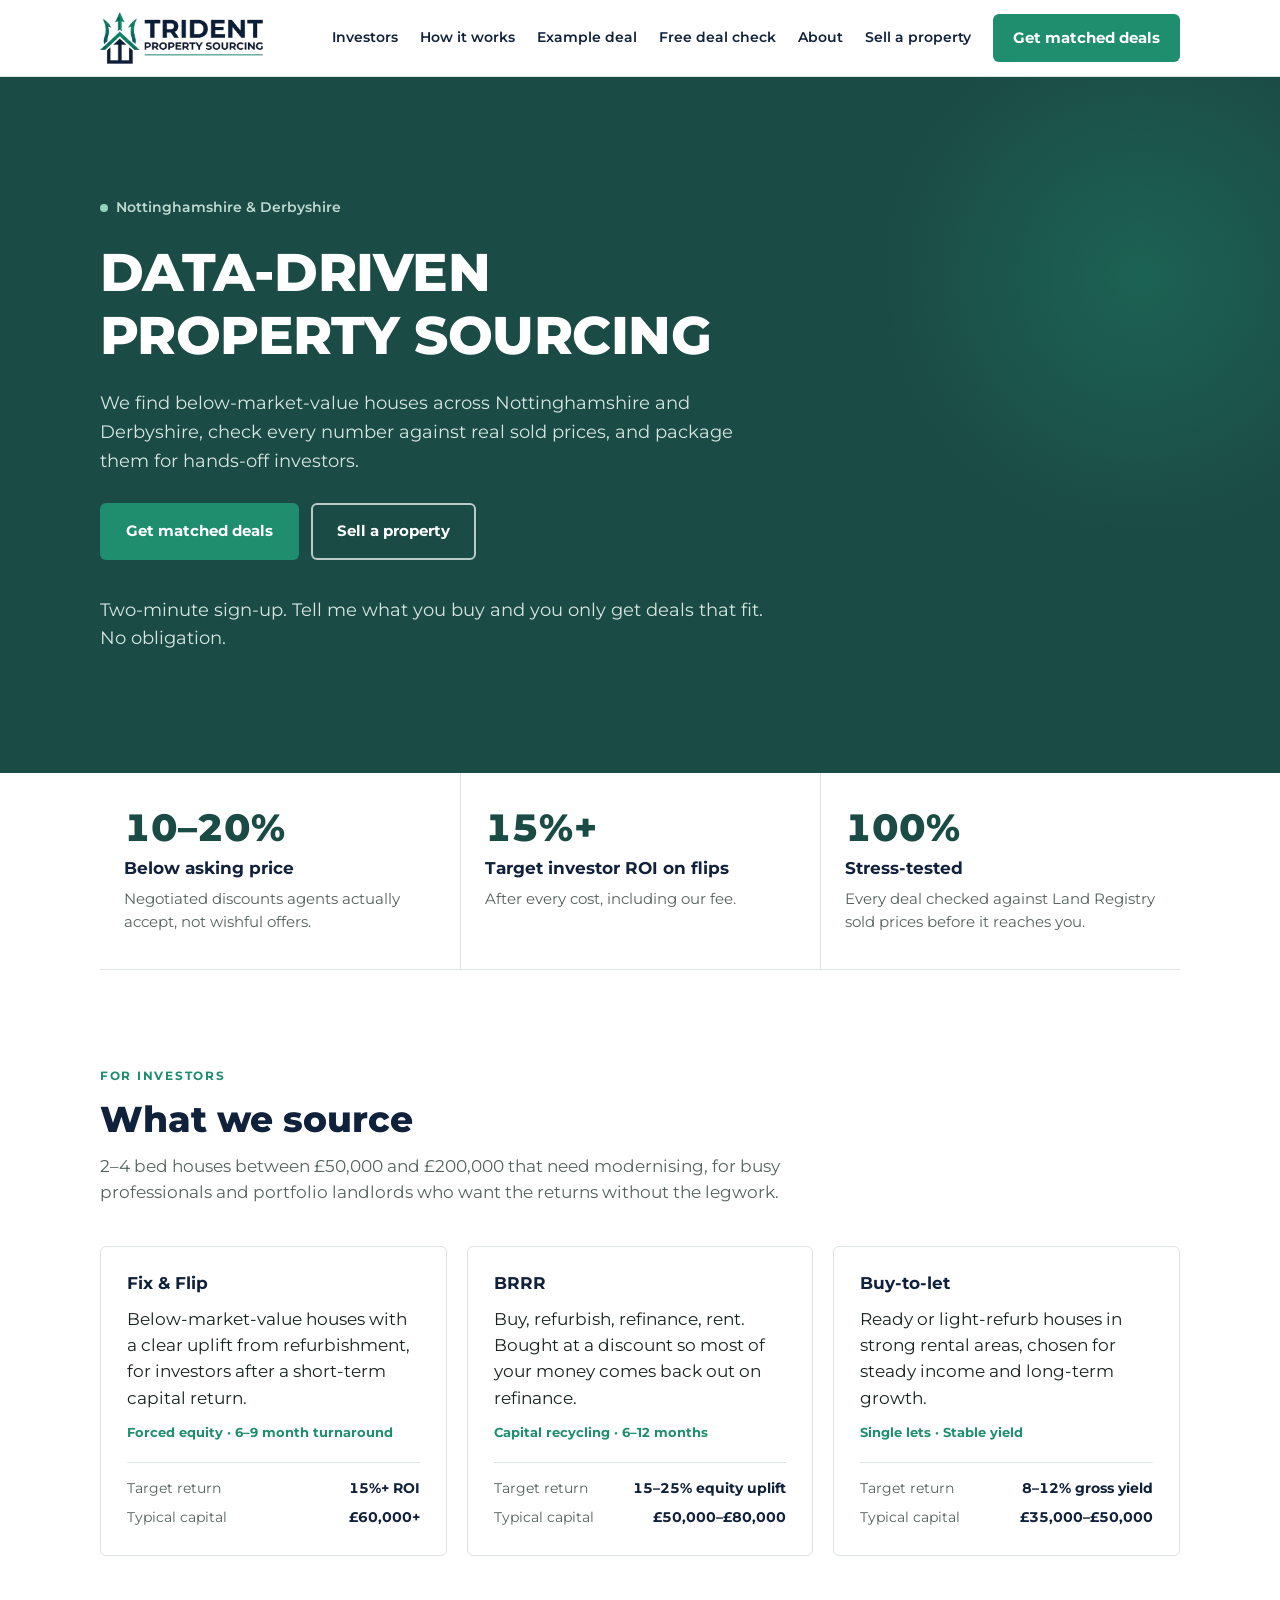
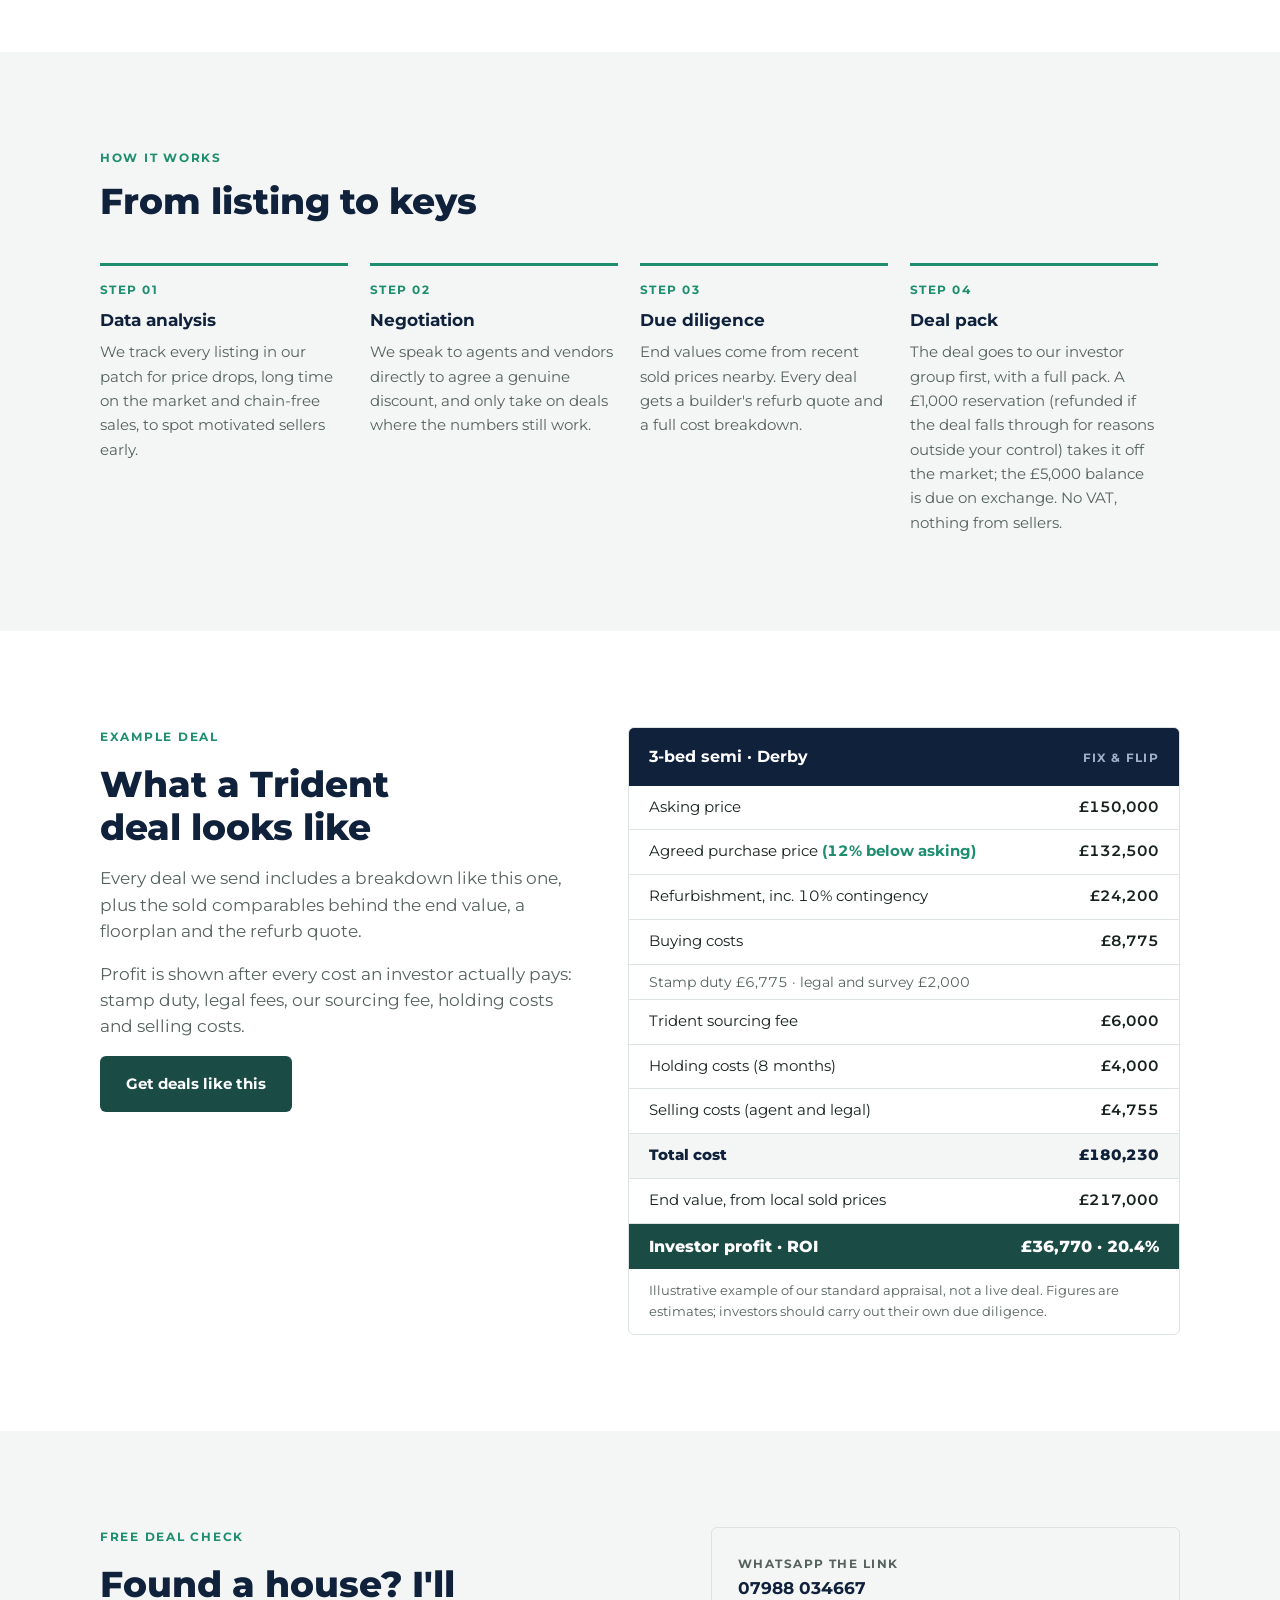
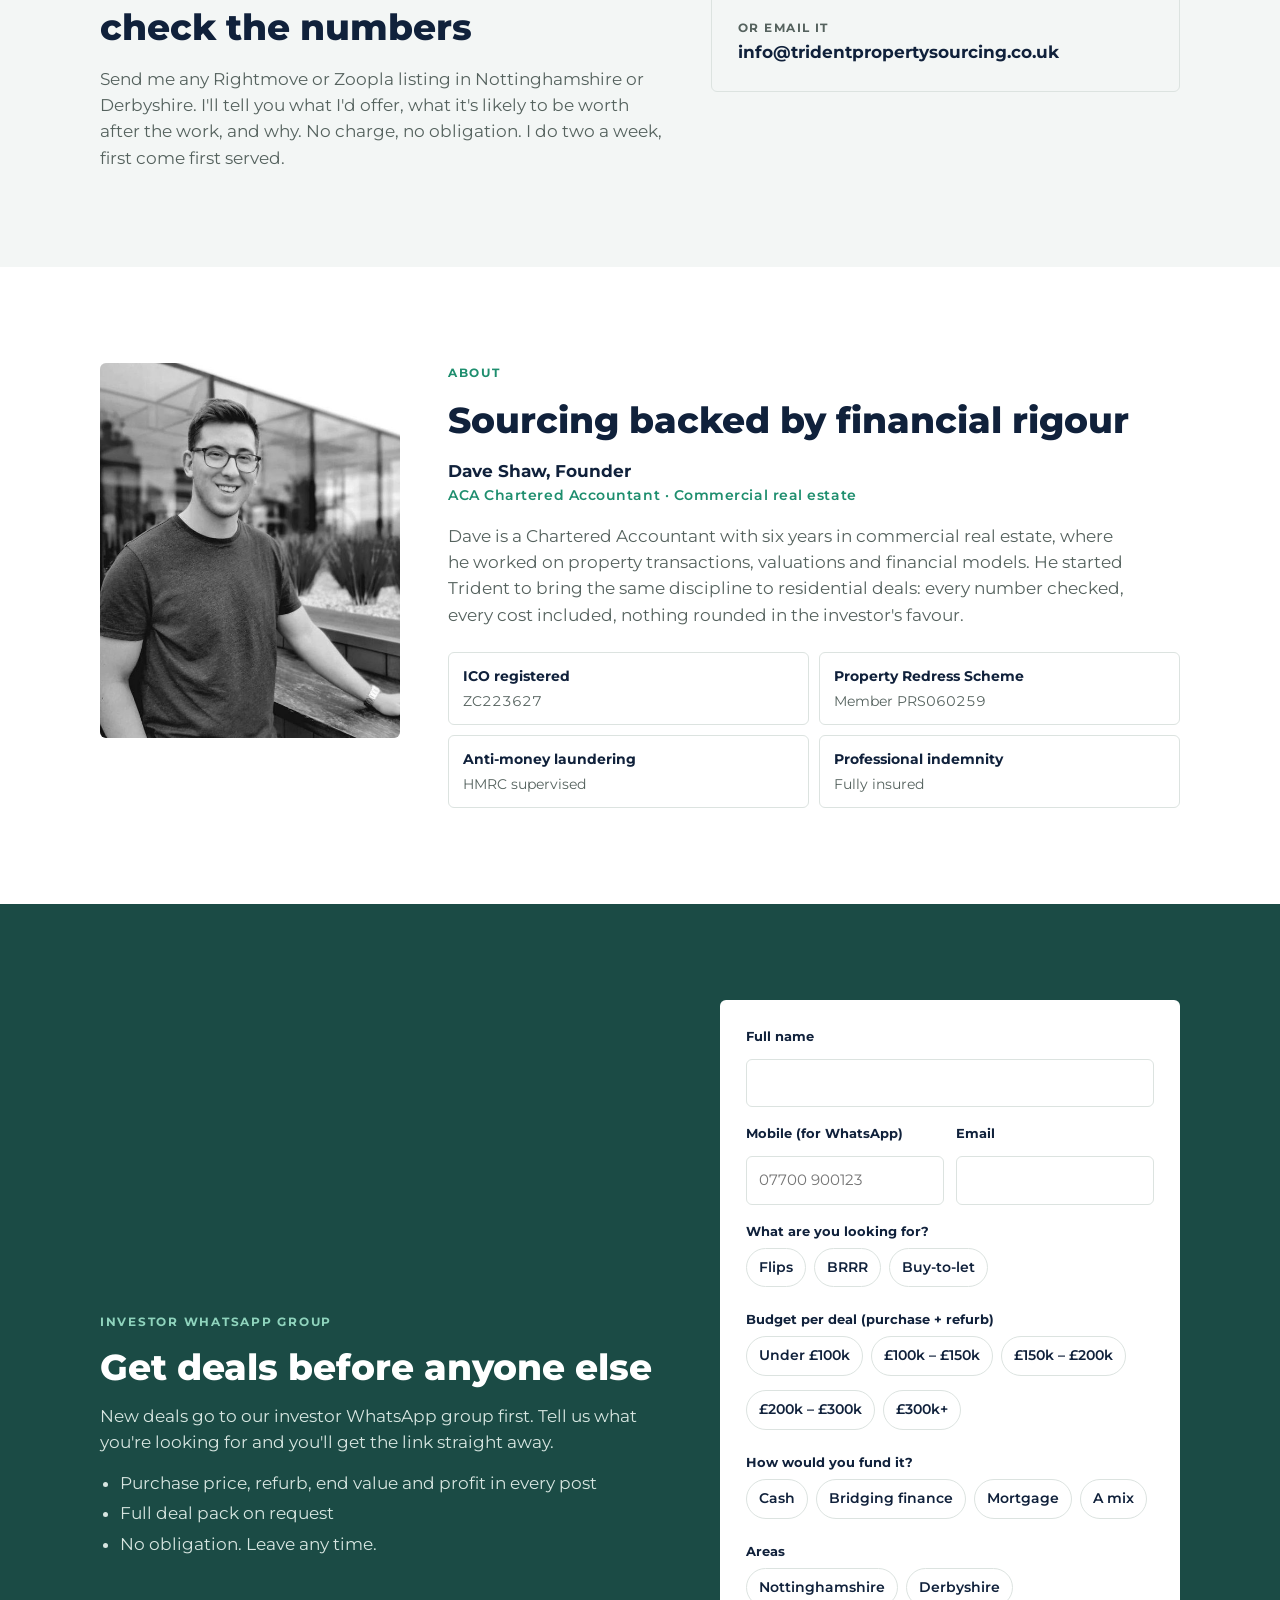
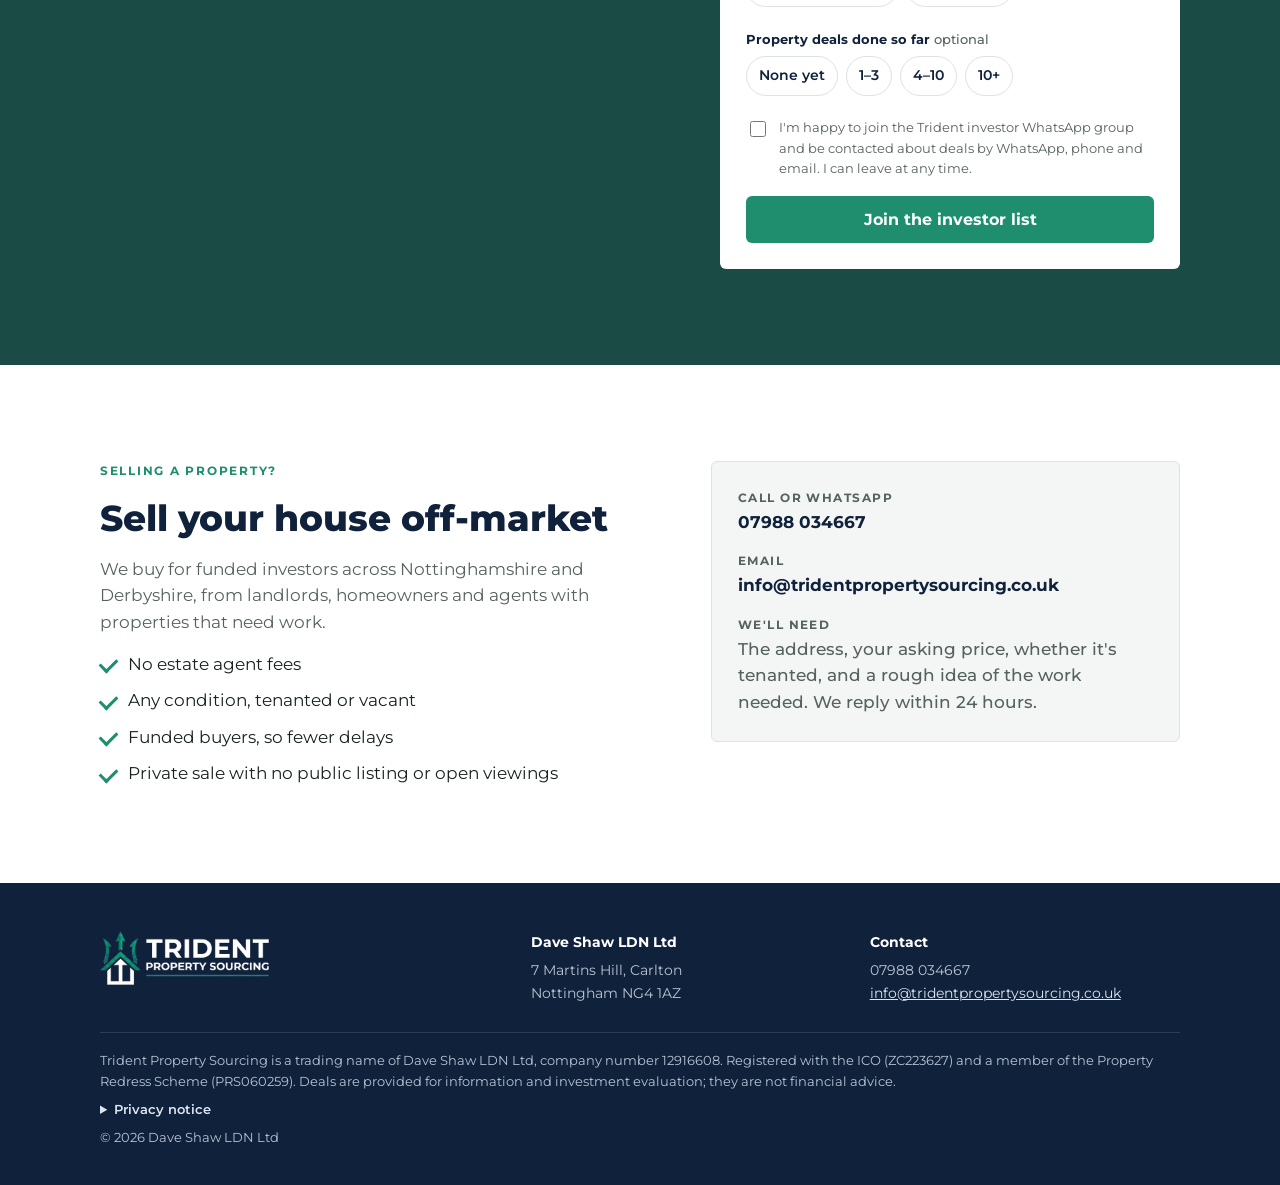
==== commit 4399e92b: "Track sign-up button taps and form starts; clearer hero call to action - join_click / sell_click (wi" ====
--- a/index.html
+++ b/index.html
@@ -71,6 +71,7 @@
   .nav .btn { padding: 10px 18px; color: var(--white); }
   @media (max-width: 760px) { .nav a:not(.btn) { display: none; } .top img { height: 42px; } }
 
+  .hero-note { margin-top: 14px; font-size: .9rem; color: #CFE3DC; max-width: 52ch; }
   /* hero */
   .hero { background: var(--green); color: var(--white); padding-block: clamp(64px, 10vw, 120px); position: relative; overflow: hidden; }
   .hero::after { content: ""; position: absolute; right: -120px; top: -60px; width: 520px; height: 520px; border-radius: 50%;
@@ -231,7 +232,7 @@
       <a href="#deal-check">Free deal check</a>
       <a href="#about">About</a>
       <a href="#sell">Sell a property</a>
-      <a class="btn btn-primary" href="#join">Join investor list</a>
+      <a class="btn btn-primary" href="#join" data-cta="nav">Get matched deals</a>
     </nav>
   </div>
 </header>
@@ -243,9 +244,10 @@
       <h1>Data-driven property sourcing</h1>
       <p>We find below-market-value houses across Nottinghamshire and Derbyshire, check every number against real sold prices, and package them for hands-off investors.</p>
       <div class="ctas">
-        <a class="btn btn-primary" href="#join">Join investor list</a>
-        <a class="btn btn-ghost" href="#sell">Sell a property</a>
-      </div>
+        <a class="btn btn-primary" href="#join" data-cta="hero">Get matched deals</a>
+        <a class="btn btn-ghost" href="#sell" data-cta="hero-sell">Sell a property</a>
+      </div>
+      <p class="hero-note">Two-minute sign-up. Tell me what you buy and you only get deals that fit. No obligation.</p>
     </div>
   </section>
 
@@ -309,7 +311,7 @@
         <h2>What a Trident deal looks like</h2>
         <p class="lede">Every deal we send includes a breakdown like this one, plus the sold comparables behind the end value, a floorplan and the refurb quote.</p>
         <p class="lede">Profit is shown after every cost an investor actually pays: stamp duty, legal fees, our sourcing fee, holding costs and selling costs.</p>
-        <div><a class="btn btn-dark" href="#join">Get deals like this</a></div>
+        <div><a class="btn btn-dark" href="#join" data-cta="example">Get deals like this</a></div>
       </div>
       <div class="sheet" role="region" aria-label="Example flip appraisal">
         <header><b>3-bed semi · Derby</b><span>Fix &amp; flip</span></header>
@@ -504,6 +506,16 @@
   if (sink) sink.addEventListener('load', function () { if (sent) { posthog.capture('investor_signup'); sent = false; } });
   var wa = document.getElementById('wa-check');
   if (wa) wa.addEventListener('click', function () { posthog.capture('deal_check_click'); });
+  /* 13/10: which buttons people tap, whether they start the form, and the
+     WhatsApp group button after signing up. Counts only, no personal data. */
+  document.addEventListener('click', function (e) {
+    var a = e.target.closest && e.target.closest('a[href="#join"], a[href="#sell"], .btn-wa');
+    if (!a) return;
+    if (a.classList.contains('btn-wa')) { posthog.capture('whatsapp_group_click'); return; }
+    posthog.capture(a.getAttribute('href') === '#join' ? 'join_click' : 'sell_click', { where: a.getAttribute('data-cta') || 'other' });
+  });
+  var started = false;
+  if (f) f.addEventListener('focusin', function () { if (!started) { started = true; posthog.capture('signup_form_started'); } });
 })();
 
 /* Track record: public deal log (no addresses or investors), read from a
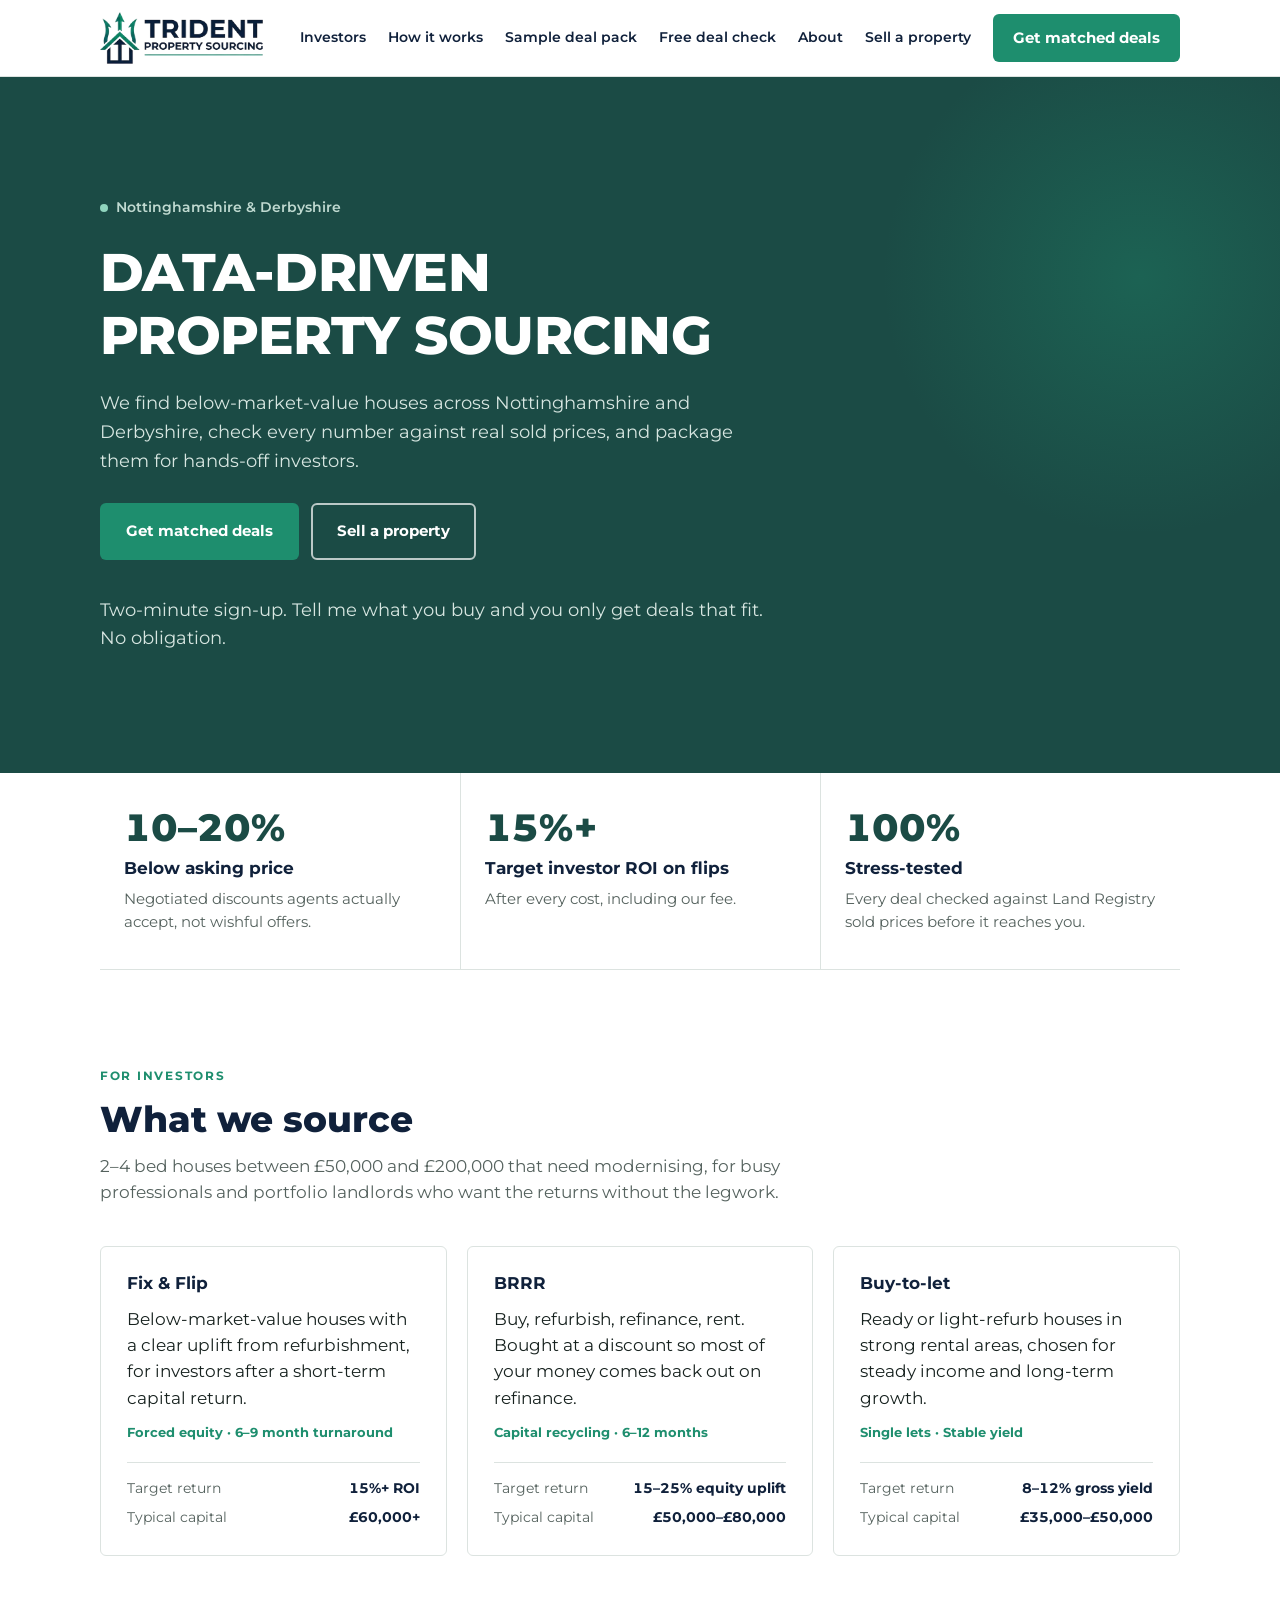
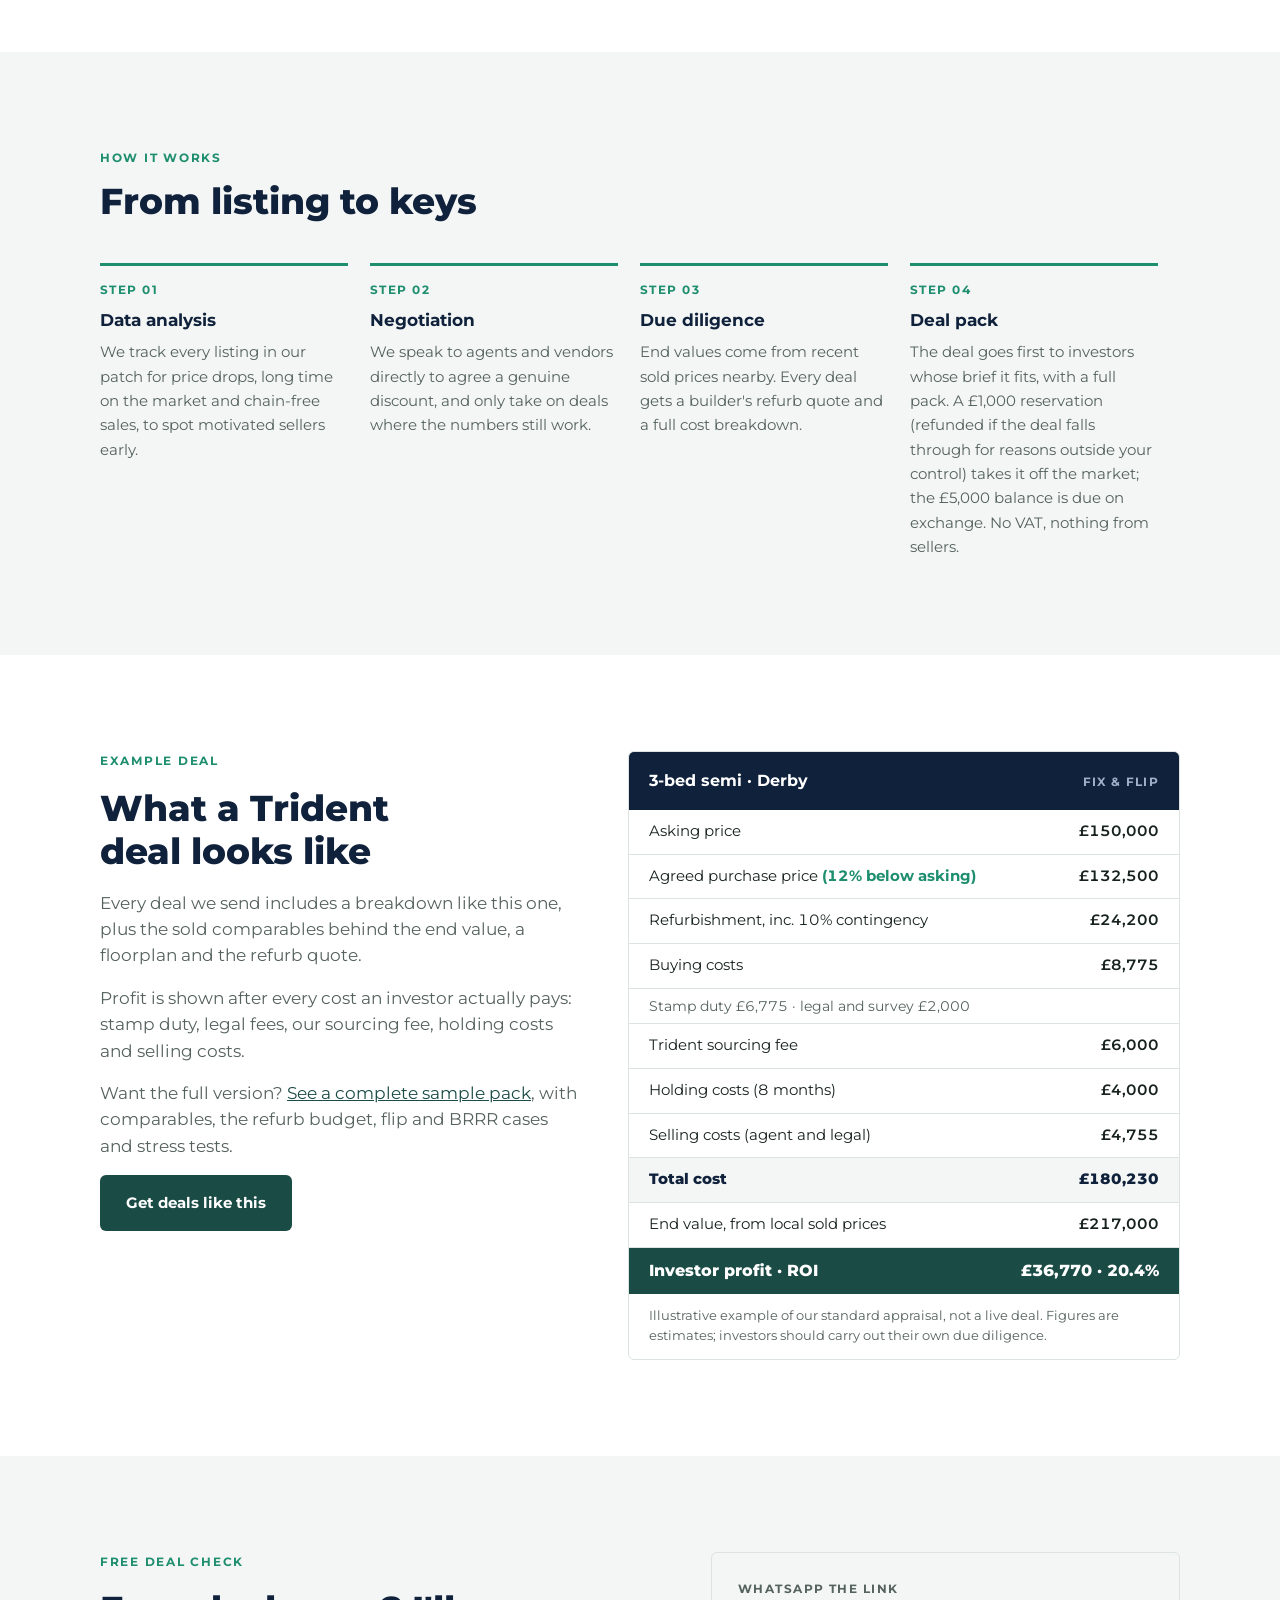
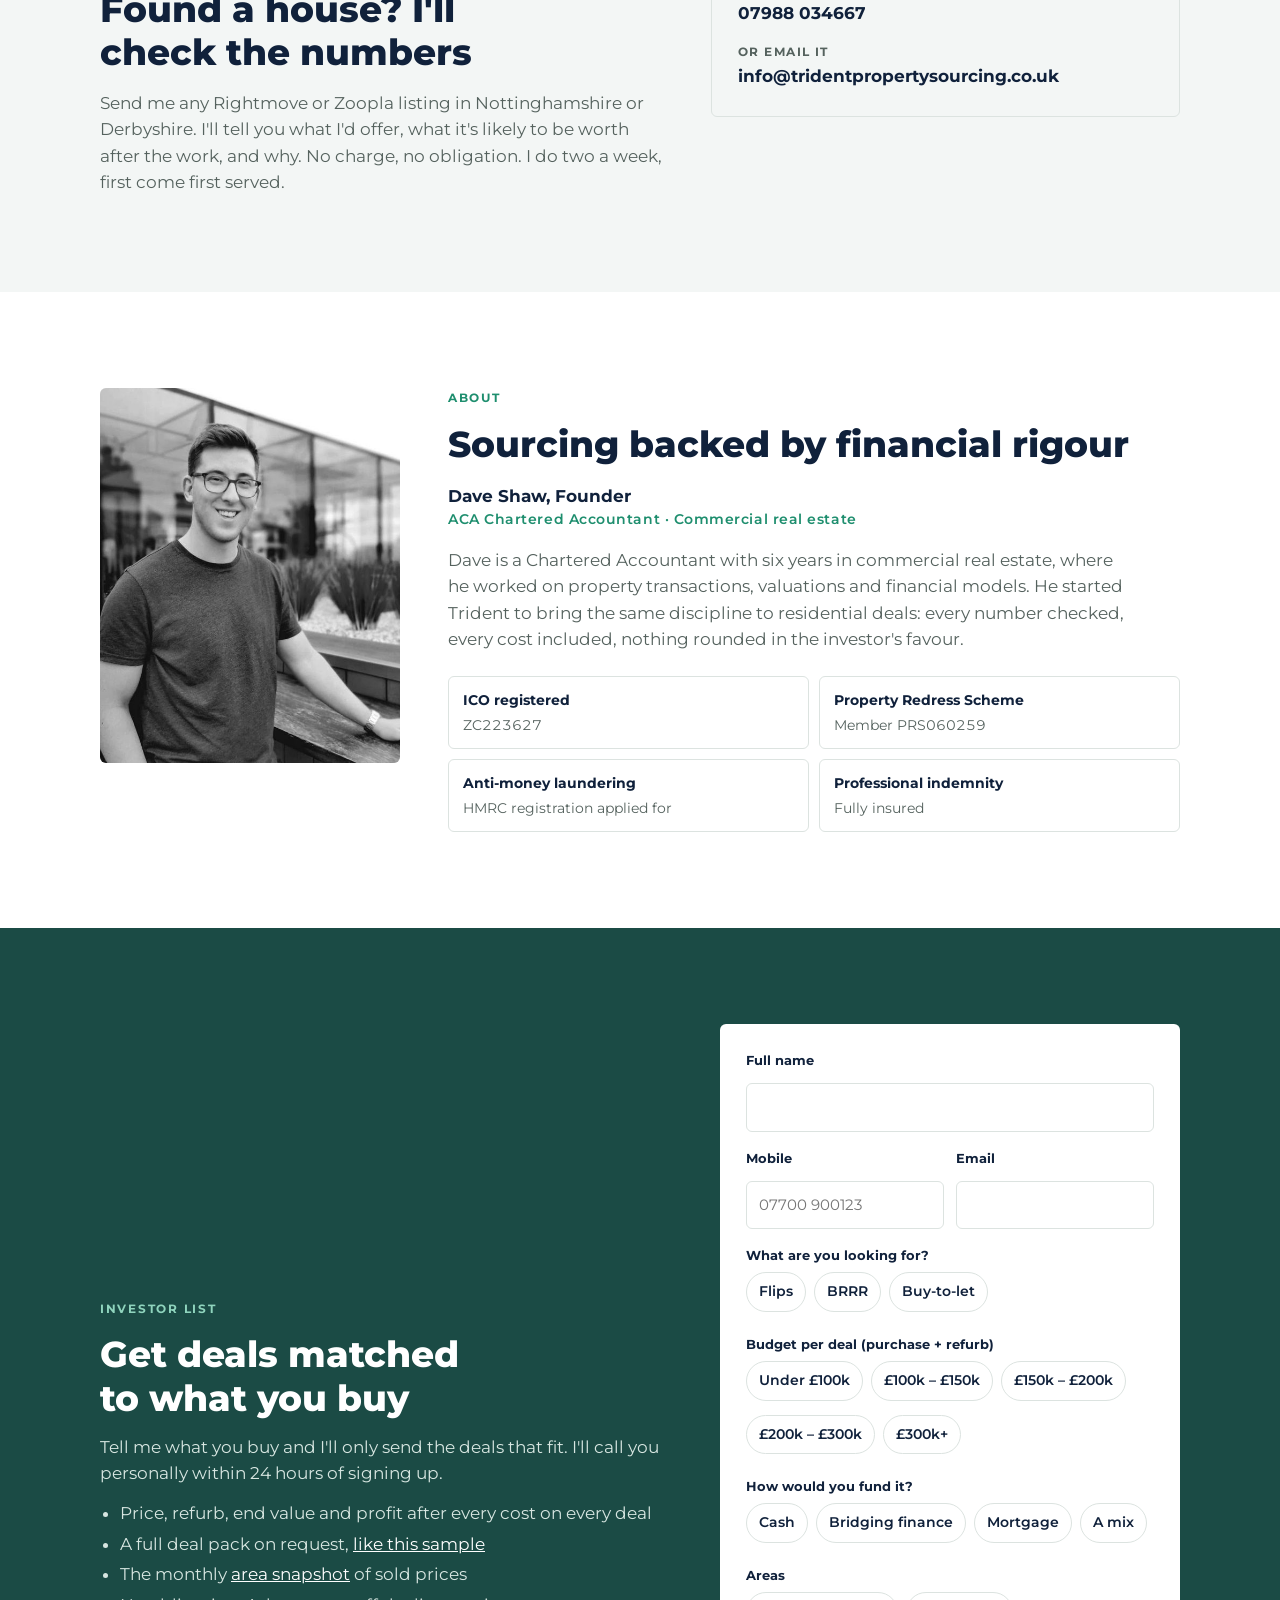
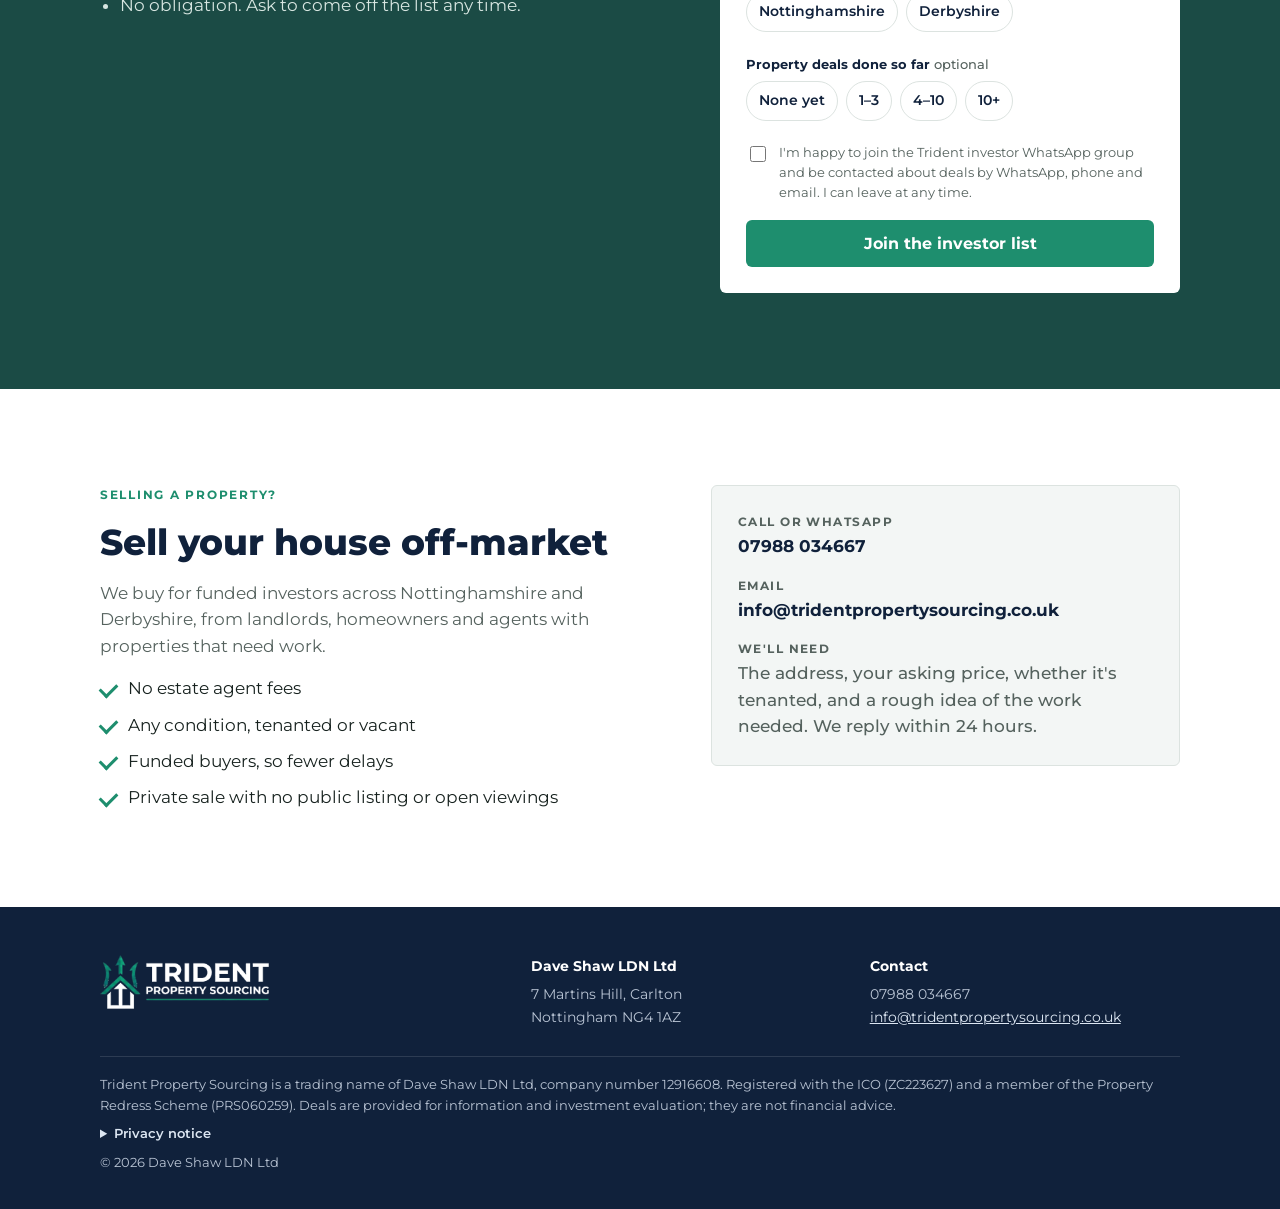
==== commit 32cb413f: "Sample deal pack and area snapshot pages; personal follow-up in place of the WhatsApp group - /sampl" ====
--- a/index.html
+++ b/index.html
@@ -228,7 +228,7 @@
     <nav class="nav" aria-label="Main">
       <a href="#strategies">Investors</a>
       <a href="#how">How it works</a>
-      <a href="#example">Example deal</a>
+      <a href="sample-deal/">Sample deal pack</a>
       <a href="#deal-check">Free deal check</a>
       <a href="#about">About</a>
       <a href="#sell">Sell a property</a>
@@ -299,7 +299,7 @@
         <div class="step"><h3>Data analysis</h3><p>We track every listing in our patch for price drops, long time on the market and chain-free sales, to spot motivated sellers early.</p></div>
         <div class="step"><h3>Negotiation</h3><p>We speak to agents and vendors directly to agree a genuine discount, and only take on deals where the numbers still work.</p></div>
         <div class="step"><h3>Due diligence</h3><p>End values come from recent sold prices nearby. Every deal gets a builder's refurb quote and a full cost breakdown.</p></div>
-        <div class="step"><h3>Deal pack</h3><p>The deal goes to our investor group first, with a full pack. A £1,000 reservation (refunded if the deal falls through for reasons outside your control) takes it off the market; the £5,000 balance is due on exchange. No VAT, nothing from sellers.</p></div>
+        <div class="step"><h3>Deal pack</h3><p>The deal goes first to investors whose brief it fits, with a full pack. A £1,000 reservation (refunded if the deal falls through for reasons outside your control) takes it off the market; the £5,000 balance is due on exchange. No VAT, nothing from sellers.</p></div>
       </div>
     </div>
   </section>
@@ -311,6 +311,7 @@
         <h2>What a Trident deal looks like</h2>
         <p class="lede">Every deal we send includes a breakdown like this one, plus the sold comparables behind the end value, a floorplan and the refurb quote.</p>
         <p class="lede">Profit is shown after every cost an investor actually pays: stamp duty, legal fees, our sourcing fee, holding costs and selling costs.</p>
+        <p class="lede">Want the full version? <a href="sample-deal/" data-cta="example-sample">See a complete sample pack</a>, with comparables, the refurb budget, flip and BRRR cases and stress tests.</p>
         <div><a class="btn btn-dark" href="#join" data-cta="example">Get deals like this</a></div>
       </div>
       <div class="sheet" role="region" aria-label="Example flip appraisal">
@@ -369,7 +370,7 @@
         <ul class="creds">
           <li><b>ICO registered</b><span>ZC223627</span></li>
           <li><b>Property Redress Scheme</b><span>Member PRS060259</span></li>
-          <li><b>Anti-money laundering</b><span>HMRC supervised</span></li>
+          <li><b>Anti-money laundering</b><span>HMRC registration applied for</span></li>
           <li><b>Professional indemnity</b><span>Fully insured</span></li>
         </ul>
       </div>
@@ -379,13 +380,14 @@
   <section class="join" id="join">
     <div class="wrap">
       <div class="copy">
-        <span class="eyebrow">Investor WhatsApp group</span>
-        <h2>Get deals before anyone else</h2>
-        <p>New deals go to our investor WhatsApp group first. Tell us what you're looking for and you'll get the link straight away.</p>
+        <span class="eyebrow">Investor list</span>
+        <h2>Get deals matched to what you buy</h2>
+        <p>Tell me what you buy and I'll only send the deals that fit. I'll call you personally within 24 hours of signing up.</p>
         <ul>
-          <li>Purchase price, refurb, end value and profit in every post</li>
-          <li>Full deal pack on request</li>
-          <li>No obligation. Leave any time.</li>
+          <li>Price, refurb, end value and profit after every cost on every deal</li>
+          <li>A full deal pack on request, <a href="sample-deal/" data-cta="join-sample" style="color:#fff">like this sample</a></li>
+          <li>The monthly <a href="area-snapshot/" data-cta="join-snapshot" style="color:#fff">area snapshot</a> of sold prices</li>
+          <li>No obligation. Ask to come off the list any time.</li>
         </ul>
               </div>
       <div class="signup" id="signup">
@@ -393,7 +395,7 @@
         <form id="join-form" action="https://docs.google.com/forms/d/e/1FAIpQLSeNWYK0MImg9yibmczs9jKRdMTMSLeTGTR6sQmM5qCVyDrOBw/formResponse" method="POST" target="gform_sink" novalidate>
           <div class="field"><label for="f-name">Full name</label><input id="f-name" name="entry.607198457" autocomplete="name" required></div>
           <div class="row2">
-            <div class="field"><label for="f-mobile">Mobile (for WhatsApp)</label><input id="f-mobile" name="entry.1265290433" type="tel" autocomplete="tel" inputmode="tel" pattern="[+0-9 ()\-]{10,18}" placeholder="07700 900123" required></div>
+            <div class="field"><label for="f-mobile">Mobile</label><input id="f-mobile" name="entry.1265290433" type="tel" autocomplete="tel" inputmode="tel" pattern="[+0-9 ()\-]{10,18}" placeholder="07700 900123" required></div>
             <div class="field"><label for="f-email">Email</label><input id="f-email" name="entry.1144745886" type="email" autocomplete="email" required></div>
           </div>
           <fieldset class="field" data-required="strategy"><legend>What are you looking for?</legend>
@@ -413,8 +415,8 @@
         </form>
         <div class="done" id="join-done" hidden tabindex="-1">
           <h3>You're on the list</h3>
-          <p>Tap below to join the Trident investor WhatsApp group. We've also emailed you the link.</p>
-          <a class="btn btn-wa" href="https://chat.whatsapp.com/FaBXYtgNrA5HddAgFOB30Q" target="_blank" rel="noopener">Join the WhatsApp group</a>
+          <p>I'll be in touch personally within 24 hours to hear what you're looking for. While you wait, here's how a deal pack looks.</p>
+          <a class="btn btn-primary" href="sample-deal/" data-cta="signed-up">See the sample deal pack</a>
         </div>
       </div>
     </div>
@@ -506,12 +508,13 @@
   if (sink) sink.addEventListener('load', function () { if (sent) { posthog.capture('investor_signup'); sent = false; } });
   var wa = document.getElementById('wa-check');
   if (wa) wa.addEventListener('click', function () { posthog.capture('deal_check_click'); });
-  /* 13/10: which buttons people tap, whether they start the form, and the
-     WhatsApp group button after signing up. Counts only, no personal data. */
+  /* 13/10: which buttons people tap, whether they start the form, and taps
+     through to the sample pack and area snapshot. Counts only, no personal data. */
   document.addEventListener('click', function (e) {
-    var a = e.target.closest && e.target.closest('a[href="#join"], a[href="#sell"], .btn-wa');
+    var a = e.target.closest && e.target.closest('a[href="#join"], a[href="#sell"], a[href^="sample-deal/"], a[href^="area-snapshot/"]');
     if (!a) return;
-    if (a.classList.contains('btn-wa')) { posthog.capture('whatsapp_group_click'); return; }
+    var h = a.getAttribute('href');
+    if (h.indexOf('#') !== 0) { posthog.capture('page_link_click', { to: h.replace('/', ''), where: a.getAttribute('data-cta') || 'nav' }); return; }
     posthog.capture(a.getAttribute('href') === '#join' ? 'join_click' : 'sell_click', { where: a.getAttribute('data-cta') || 'other' });
   });
   var started = false;
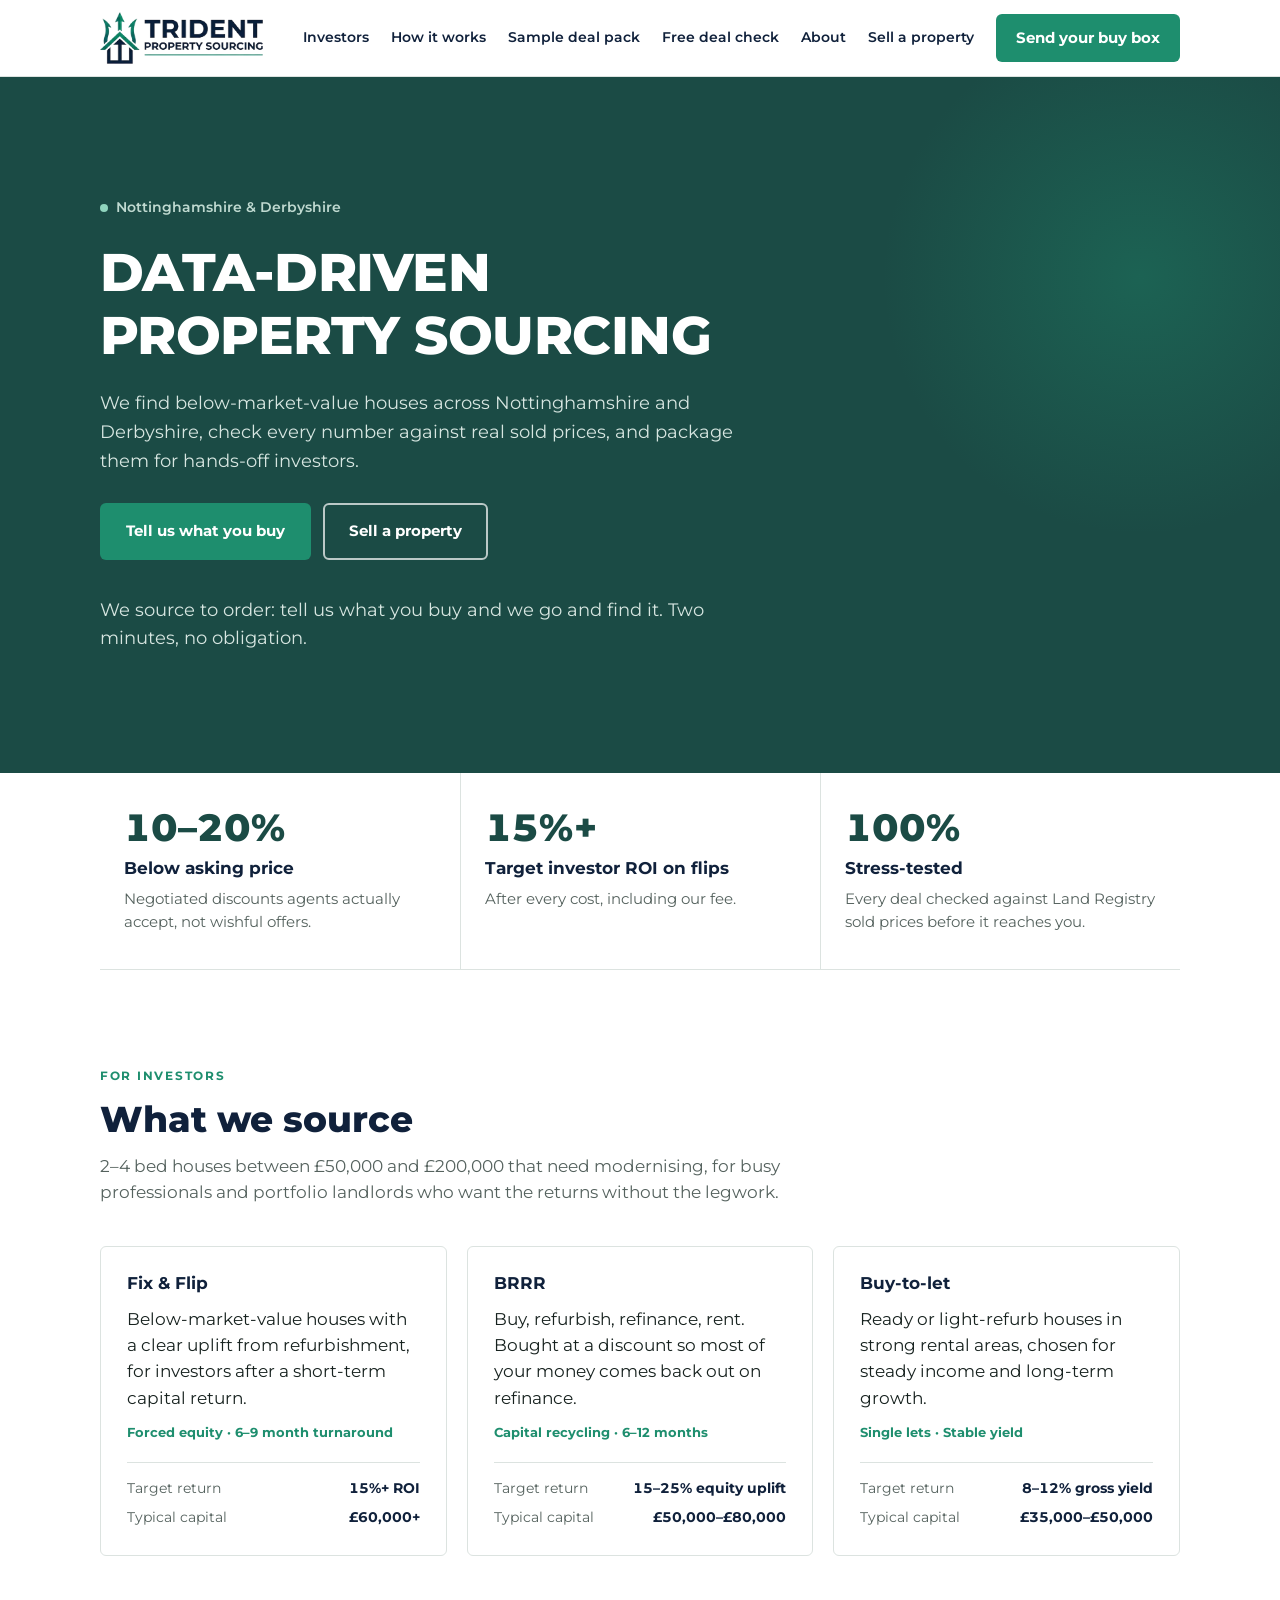
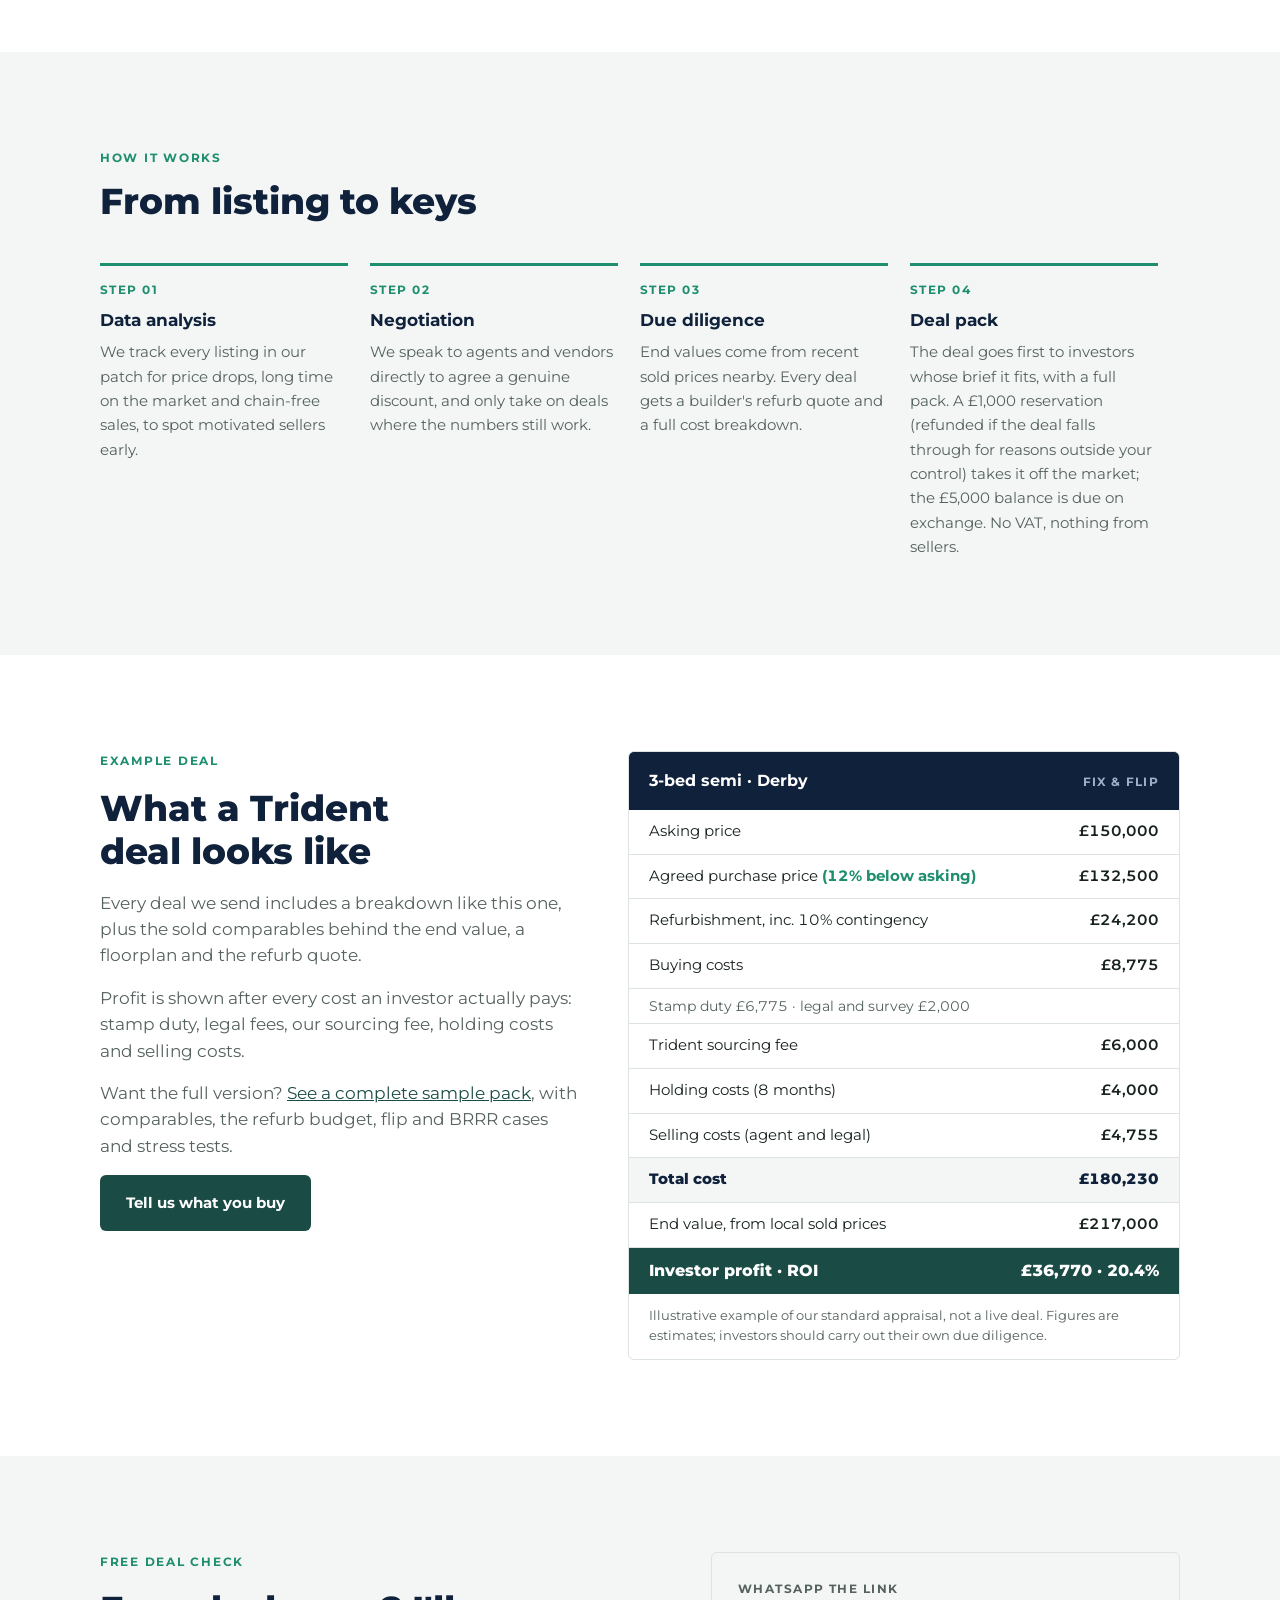
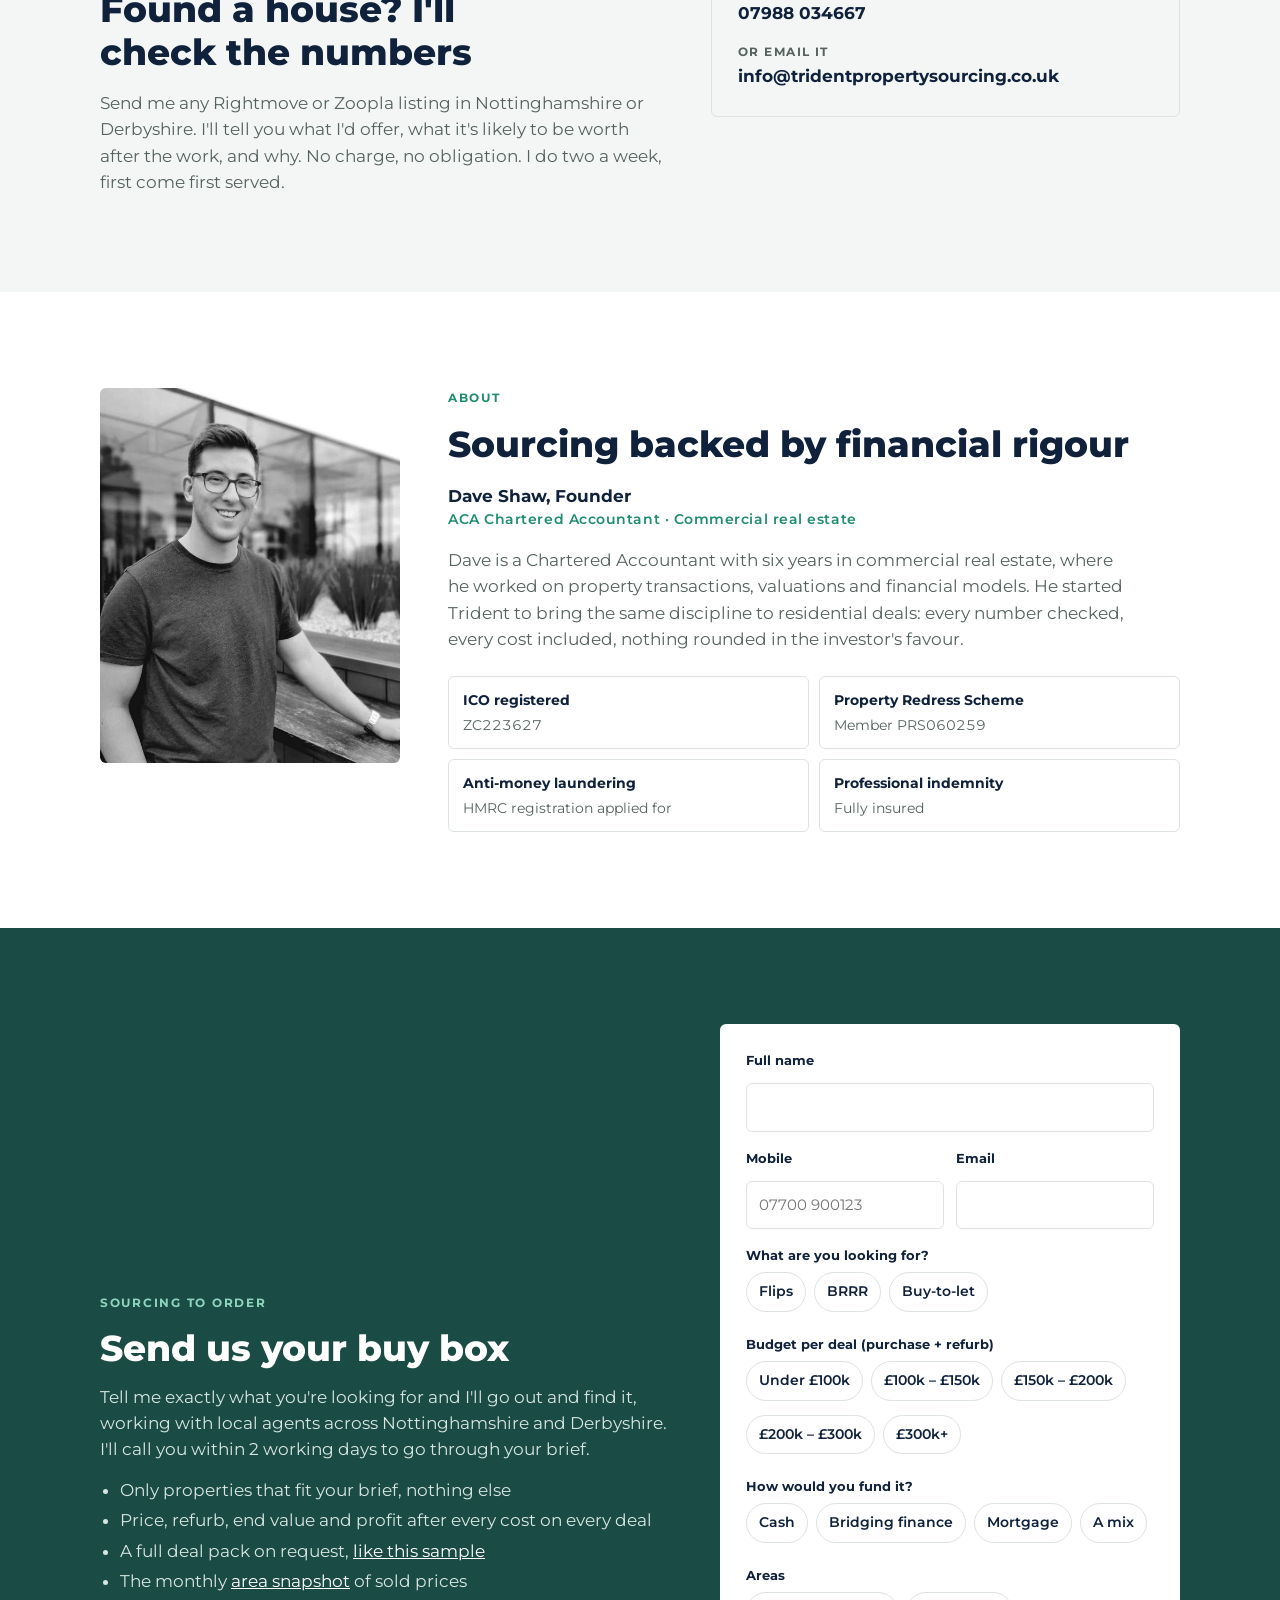
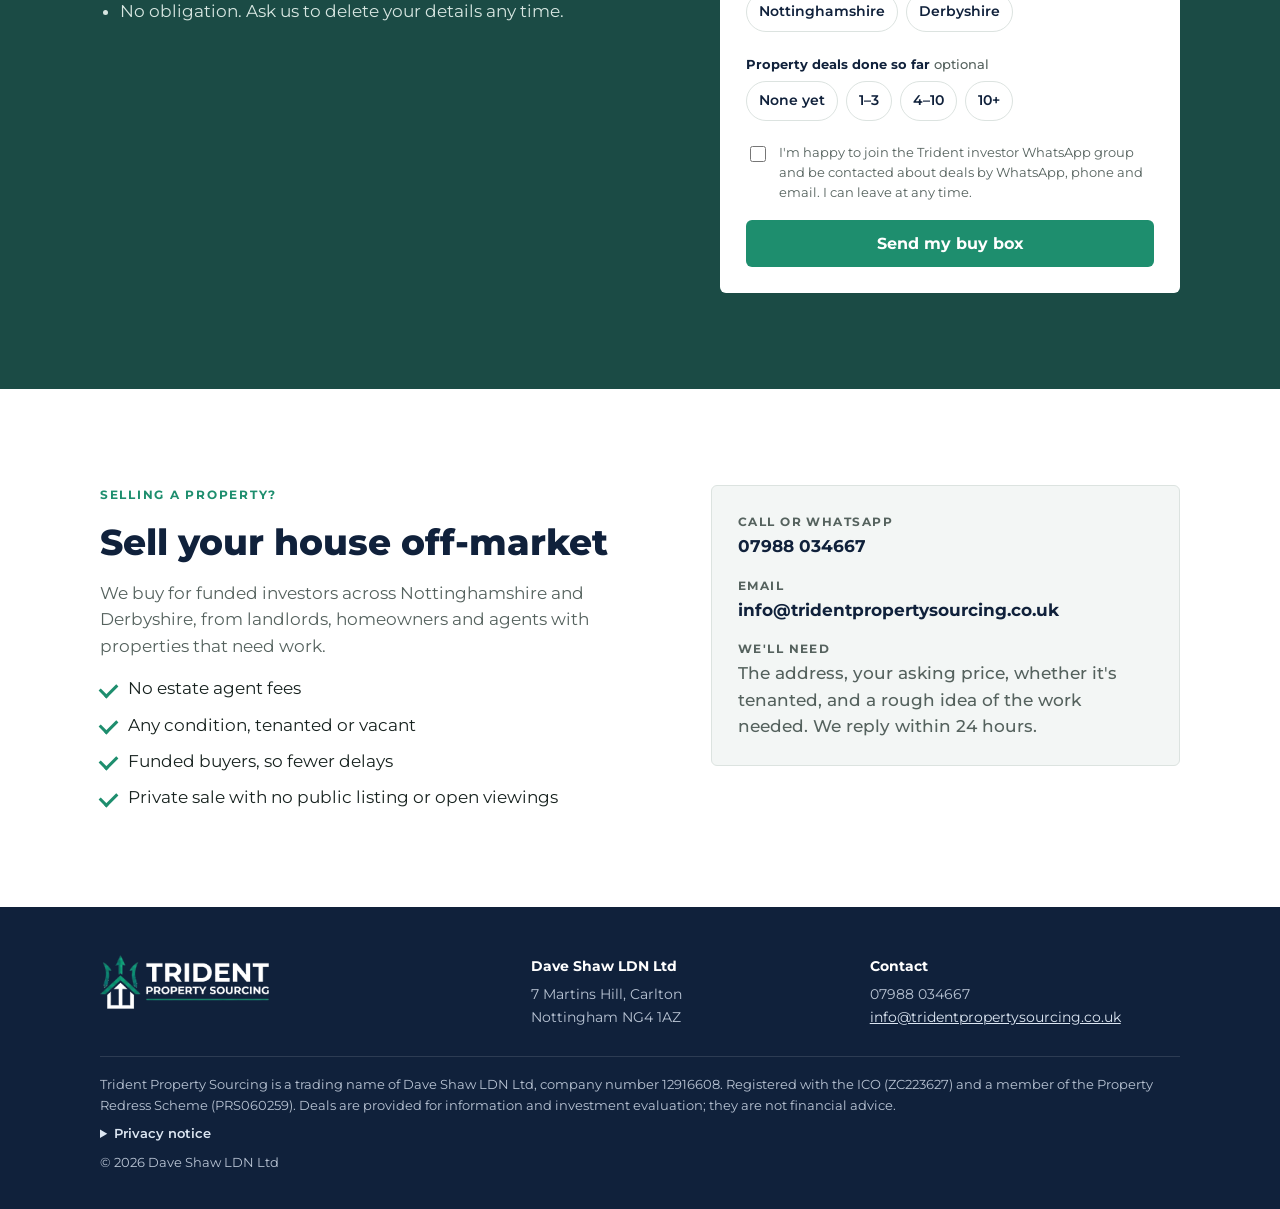
==== commit 4f84a815: "Sign-up becomes a buy box form for sourcing to order; CTAs reworded Consent text and new buy-box que" ====
--- a/index.html
+++ b/index.html
@@ -232,7 +232,7 @@
       <a href="#deal-check">Free deal check</a>
       <a href="#about">About</a>
       <a href="#sell">Sell a property</a>
-      <a class="btn btn-primary" href="#join" data-cta="nav">Get matched deals</a>
+      <a class="btn btn-primary" href="#join" data-cta="nav">Send your buy box</a>
     </nav>
   </div>
 </header>
@@ -244,10 +244,10 @@
       <h1>Data-driven property sourcing</h1>
       <p>We find below-market-value houses across Nottinghamshire and Derbyshire, check every number against real sold prices, and package them for hands-off investors.</p>
       <div class="ctas">
-        <a class="btn btn-primary" href="#join" data-cta="hero">Get matched deals</a>
+        <a class="btn btn-primary" href="#join" data-cta="hero">Tell us what you buy</a>
         <a class="btn btn-ghost" href="#sell" data-cta="hero-sell">Sell a property</a>
       </div>
-      <p class="hero-note">Two-minute sign-up. Tell me what you buy and you only get deals that fit. No obligation.</p>
+      <p class="hero-note">We source to order: tell us what you buy and we go and find it. Two minutes, no obligation.</p>
     </div>
   </section>
 
@@ -312,7 +312,7 @@
         <p class="lede">Every deal we send includes a breakdown like this one, plus the sold comparables behind the end value, a floorplan and the refurb quote.</p>
         <p class="lede">Profit is shown after every cost an investor actually pays: stamp duty, legal fees, our sourcing fee, holding costs and selling costs.</p>
         <p class="lede">Want the full version? <a href="sample-deal/" data-cta="example-sample">See a complete sample pack</a>, with comparables, the refurb budget, flip and BRRR cases and stress tests.</p>
-        <div><a class="btn btn-dark" href="#join" data-cta="example">Get deals like this</a></div>
+        <div><a class="btn btn-dark" href="#join" data-cta="example">Tell us what you buy</a></div>
       </div>
       <div class="sheet" role="region" aria-label="Example flip appraisal">
         <header><b>3-bed semi · Derby</b><span>Fix &amp; flip</span></header>
@@ -380,14 +380,15 @@
   <section class="join" id="join">
     <div class="wrap">
       <div class="copy">
-        <span class="eyebrow">Investor list</span>
-        <h2>Get deals matched to what you buy</h2>
-        <p>Tell me what you buy and I'll only send the deals that fit. I'll call you personally within 24 hours of signing up.</p>
+        <span class="eyebrow">Sourcing to order</span>
+        <h2>Send us your buy box</h2>
+        <p>Tell me exactly what you're looking for and I'll go out and find it, working with local agents across Nottinghamshire and Derbyshire. I'll call you within 2 working days to go through your brief.</p>
         <ul>
+          <li>Only properties that fit your brief, nothing else</li>
           <li>Price, refurb, end value and profit after every cost on every deal</li>
           <li>A full deal pack on request, <a href="sample-deal/" data-cta="join-sample" style="color:#fff">like this sample</a></li>
           <li>The monthly <a href="area-snapshot/" data-cta="join-snapshot" style="color:#fff">area snapshot</a> of sold prices</li>
-          <li>No obligation. Ask to come off the list any time.</li>
+          <li>No obligation. Ask us to delete your details any time.</li>
         </ul>
               </div>
       <div class="signup" id="signup">
@@ -411,11 +412,11 @@
           <input type="hidden" id="f-src" name="entry.422427125" value="Website"><input type="hidden" id="f-src-other" name="entry.422427125.other_option_response" value="" disabled>
           <label class="consent"><input type="checkbox" id="f-consent" name="entry.1447452174" value="I'm happy to join the Trident investor WhatsApp group and to be contacted about deals by WhatsApp, phone and email. I can leave at any time." required><span>I'm happy to join the Trident investor WhatsApp group and be contacted about deals by WhatsApp, phone and email. I can leave at any time.</span></label>
           <p class="form-error" id="form-error" role="alert" hidden></p>
-          <button class="btn btn-primary submit" type="submit" id="join-submit">Join the investor list</button>
+          <button class="btn btn-primary submit" type="submit" id="join-submit">Send my buy box</button>
         </form>
         <div class="done" id="join-done" hidden tabindex="-1">
-          <h3>You're on the list</h3>
-          <p>I'll be in touch personally within 24 hours to hear what you're looking for. While you wait, here's how a deal pack looks.</p>
+          <h3>Thanks, I've got your buy box</h3>
+          <p>I'll call you within 2 working days to go through your brief, funding and timescales. While you wait, here's how a deal pack looks.</p>
           <a class="btn btn-primary" href="sample-deal/" data-cta="signed-up">See the sample deal pack</a>
         </div>
       </div>
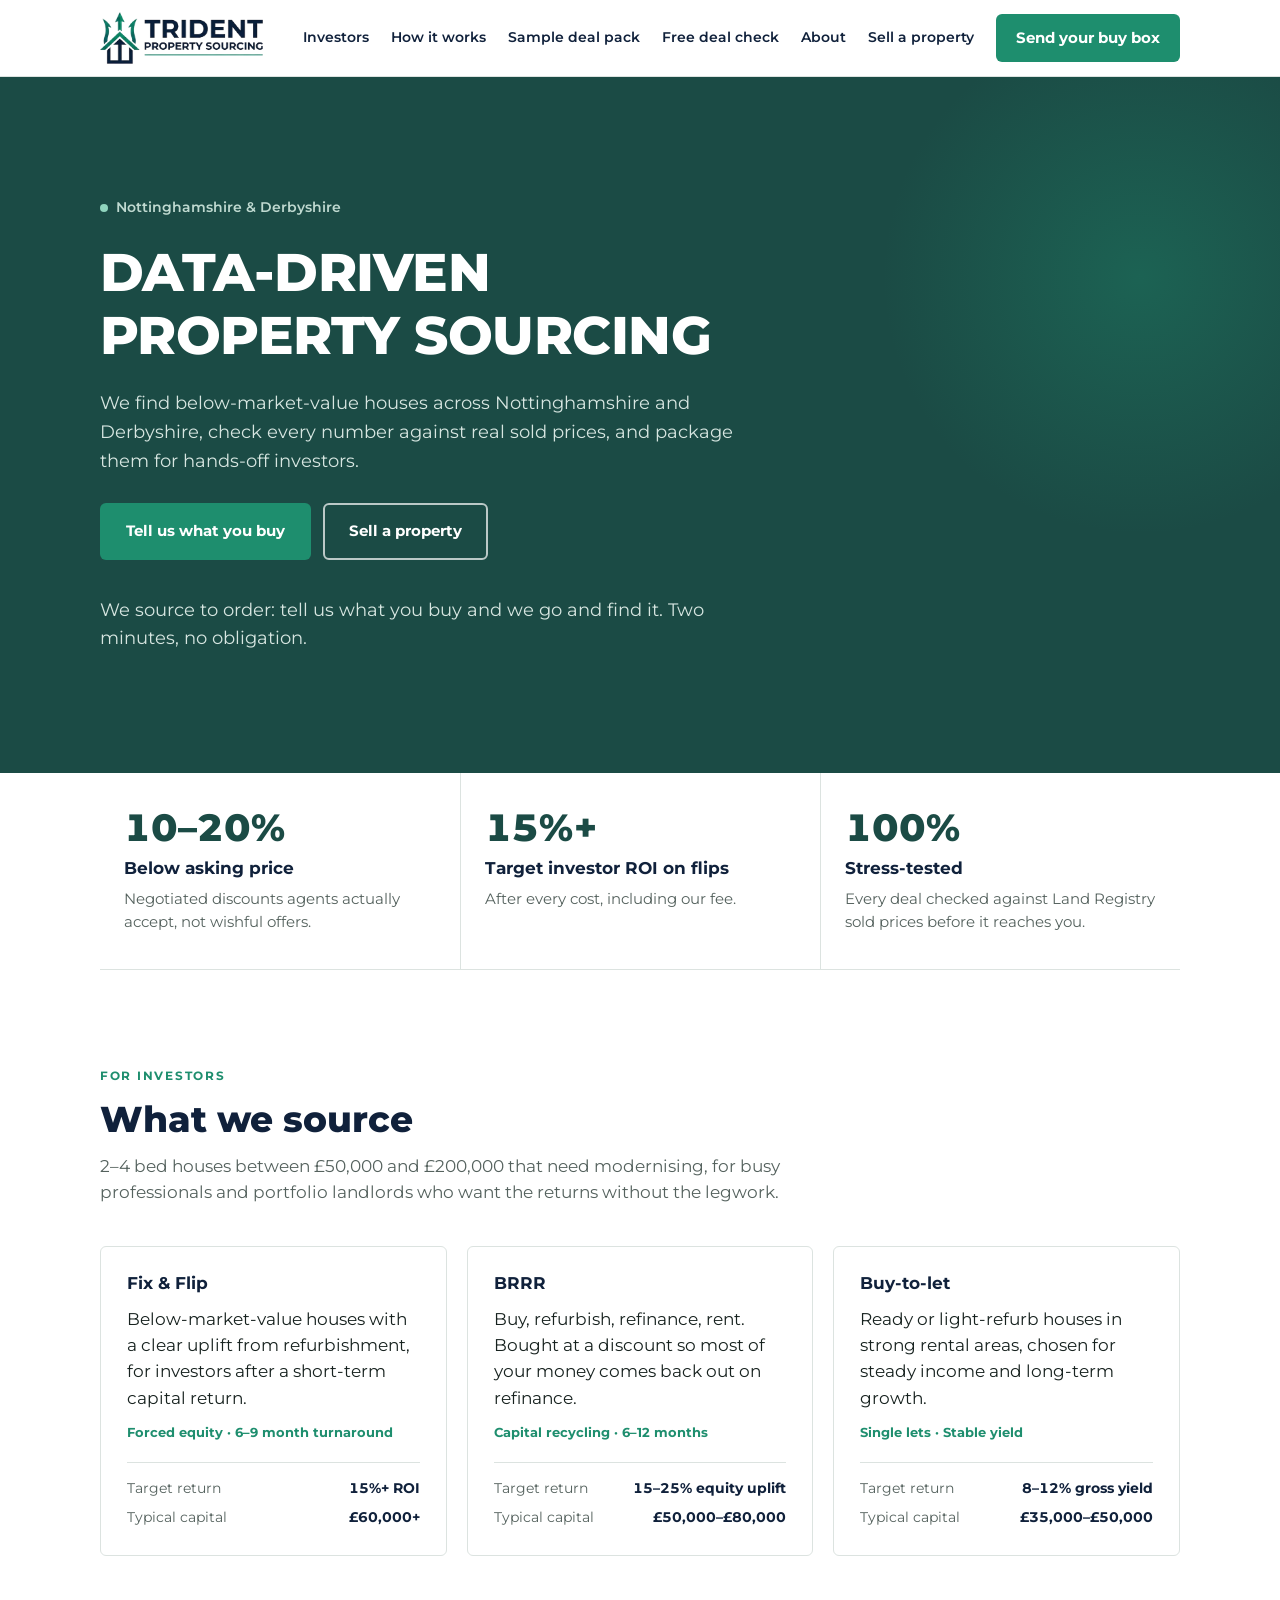
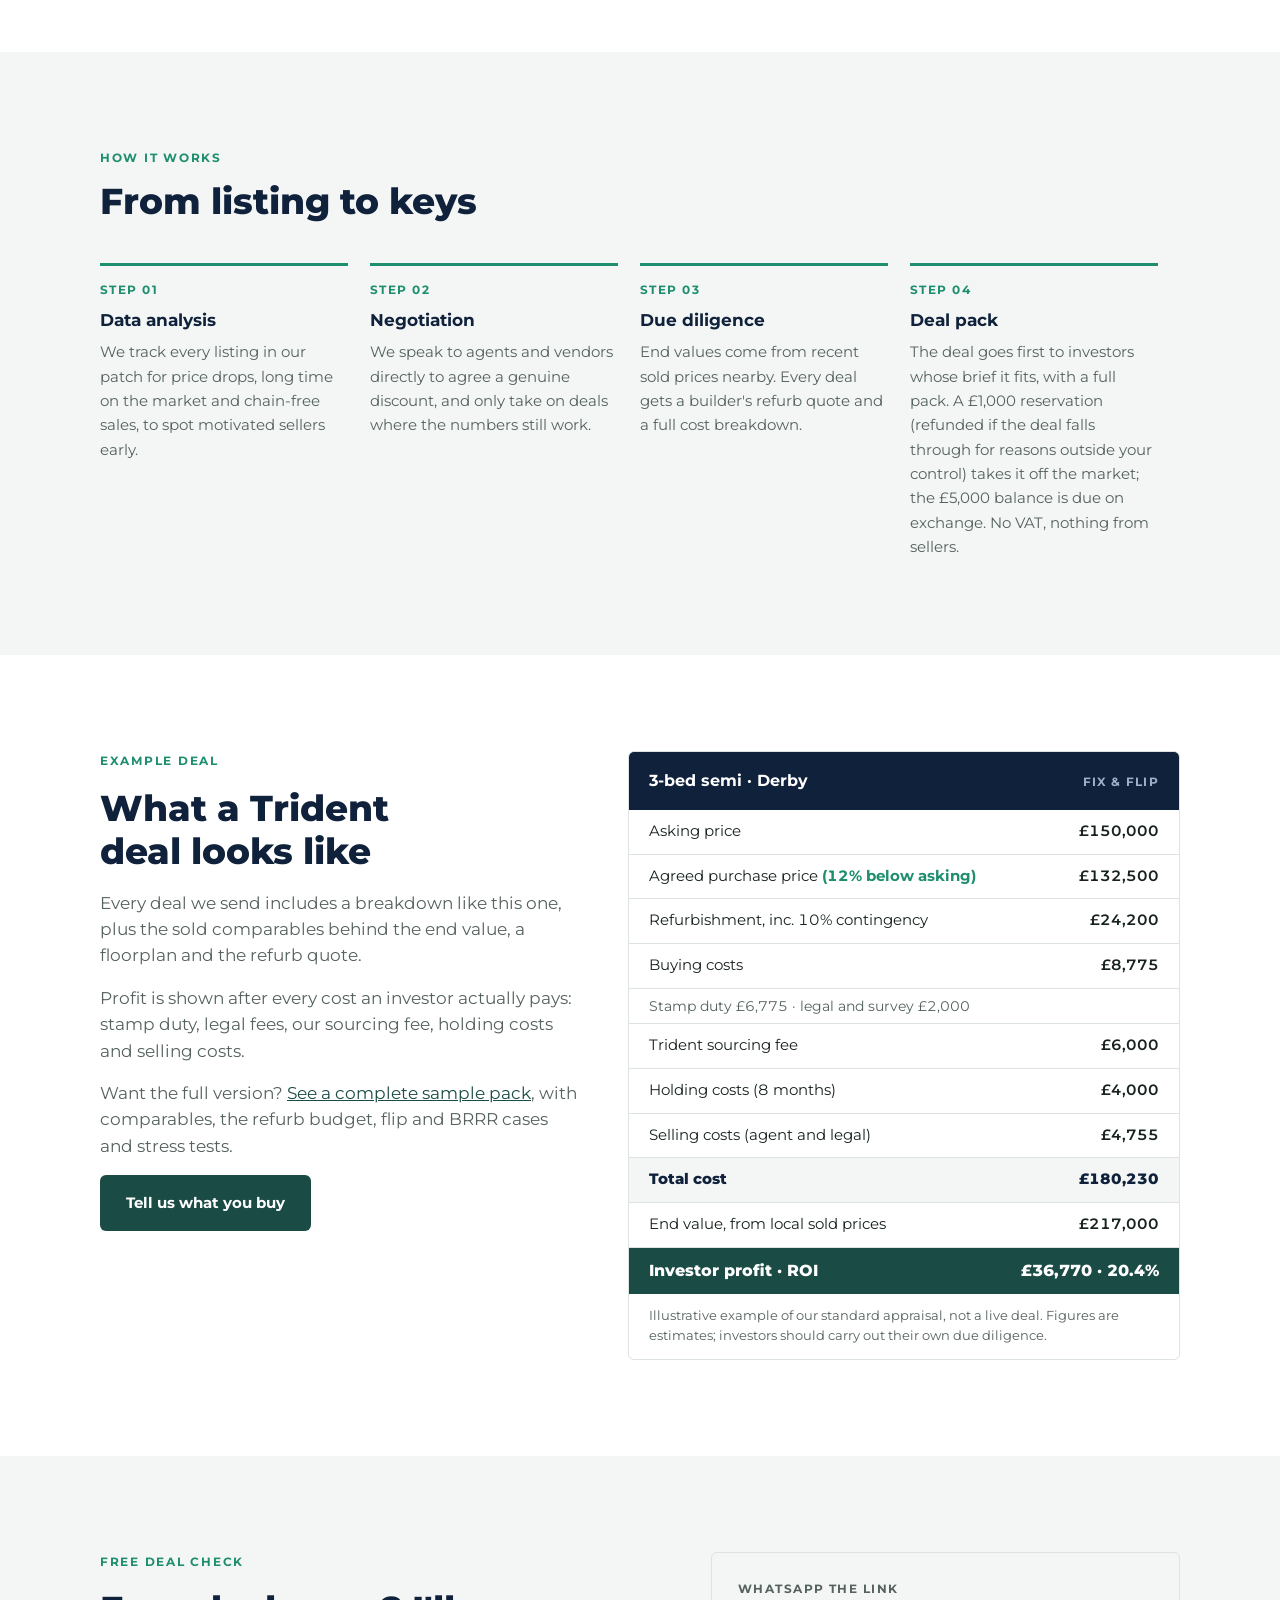
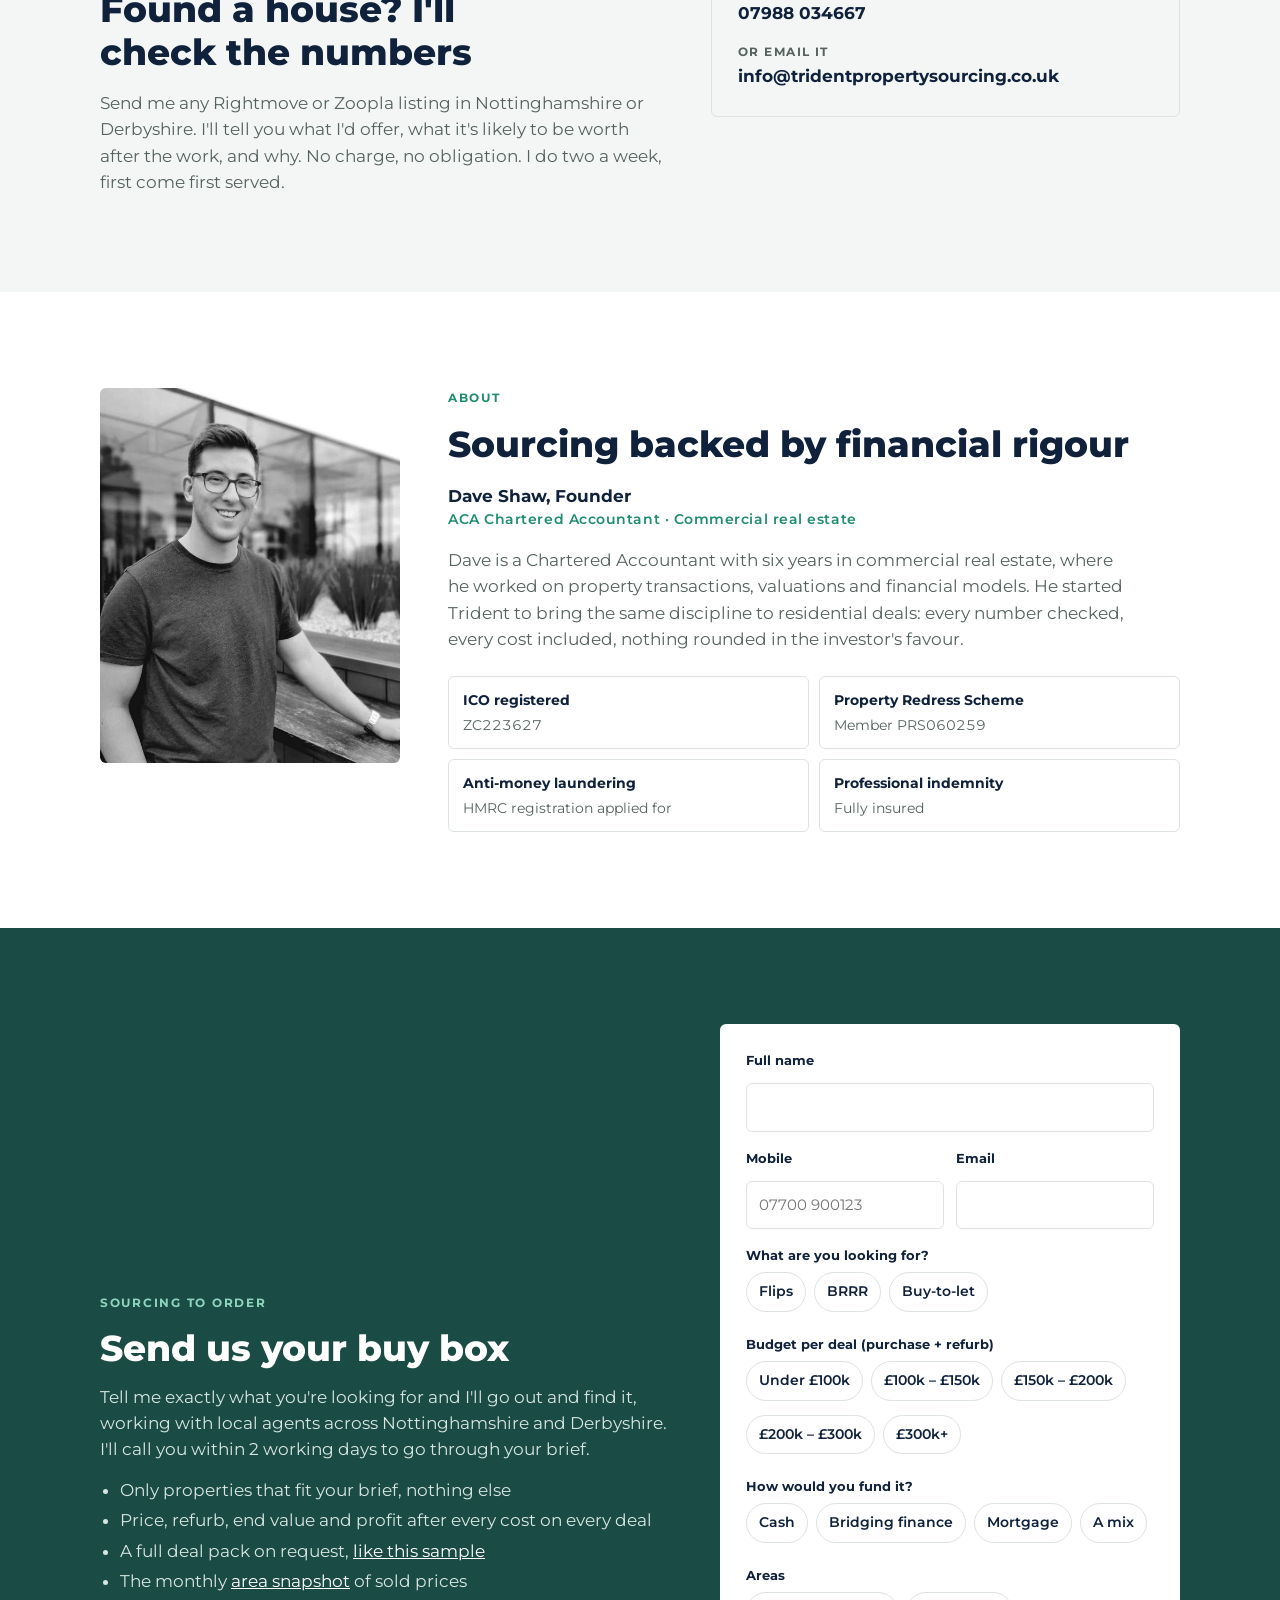
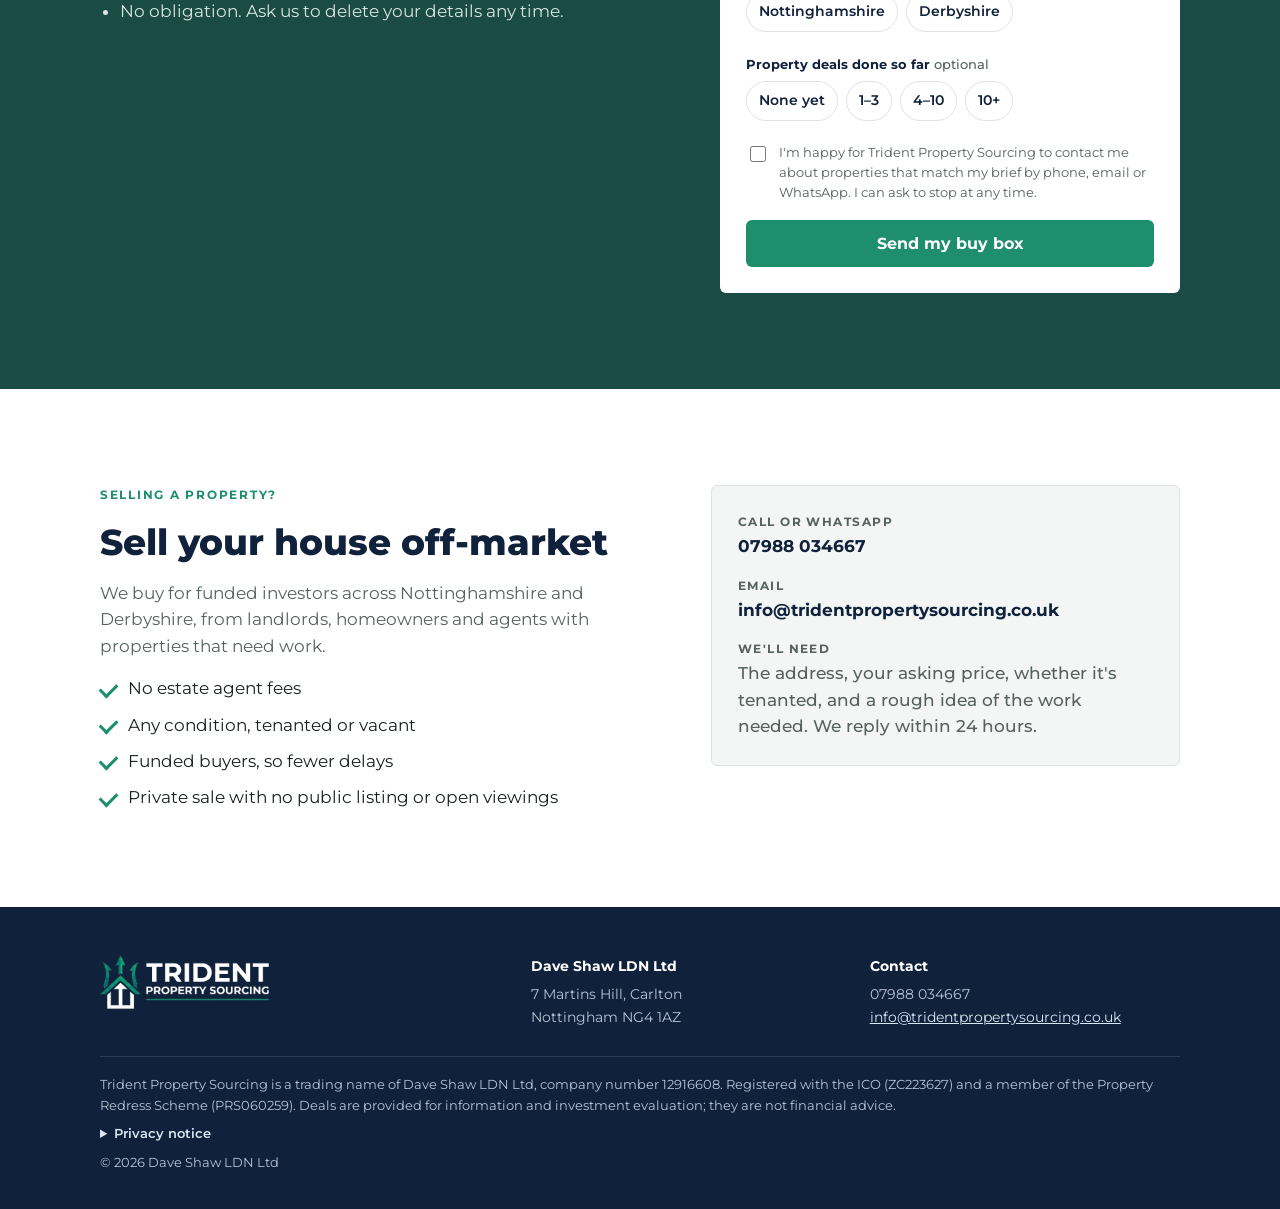
==== commit 19794130: "Consent wording matches the updated Google Form (no WhatsApp group) Co-Authored-By: Claude Opus 5.5 " ====
--- a/index.html
+++ b/index.html
@@ -410,7 +410,7 @@
           <fieldset class="field"><legend>Property deals done so far <span class="opt-tag">optional</span></legend>
             <div class="opts"><label class="opt"><input type="radio" name="entry.356470785" value="None yet - this would be my first"><span>None yet</span></label><label class="opt"><input type="radio" name="entry.356470785" value="1 – 3" ><span>1–3</span></label><label class="opt"><input type="radio" name="entry.356470785" value="4 – 10" ><span>4–10</span></label><label class="opt"><input type="radio" name="entry.356470785" value="More than 10" ><span>10+</span></label></div></fieldset>
           <input type="hidden" id="f-src" name="entry.422427125" value="Website"><input type="hidden" id="f-src-other" name="entry.422427125.other_option_response" value="" disabled>
-          <label class="consent"><input type="checkbox" id="f-consent" name="entry.1447452174" value="I'm happy to join the Trident investor WhatsApp group and to be contacted about deals by WhatsApp, phone and email. I can leave at any time." required><span>I'm happy to join the Trident investor WhatsApp group and be contacted about deals by WhatsApp, phone and email. I can leave at any time.</span></label>
+          <label class="consent"><input type="checkbox" id="f-consent" name="entry.1447452174" value="I'm happy for Trident Property Sourcing to contact me about properties that match my brief by phone, email or WhatsApp. I can ask to stop at any time." required><span>I'm happy for Trident Property Sourcing to contact me about properties that match my brief by phone, email or WhatsApp. I can ask to stop at any time.</span></label>
           <p class="form-error" id="form-error" role="alert" hidden></p>
           <button class="btn btn-primary submit" type="submit" id="join-submit">Send my buy box</button>
         </form>
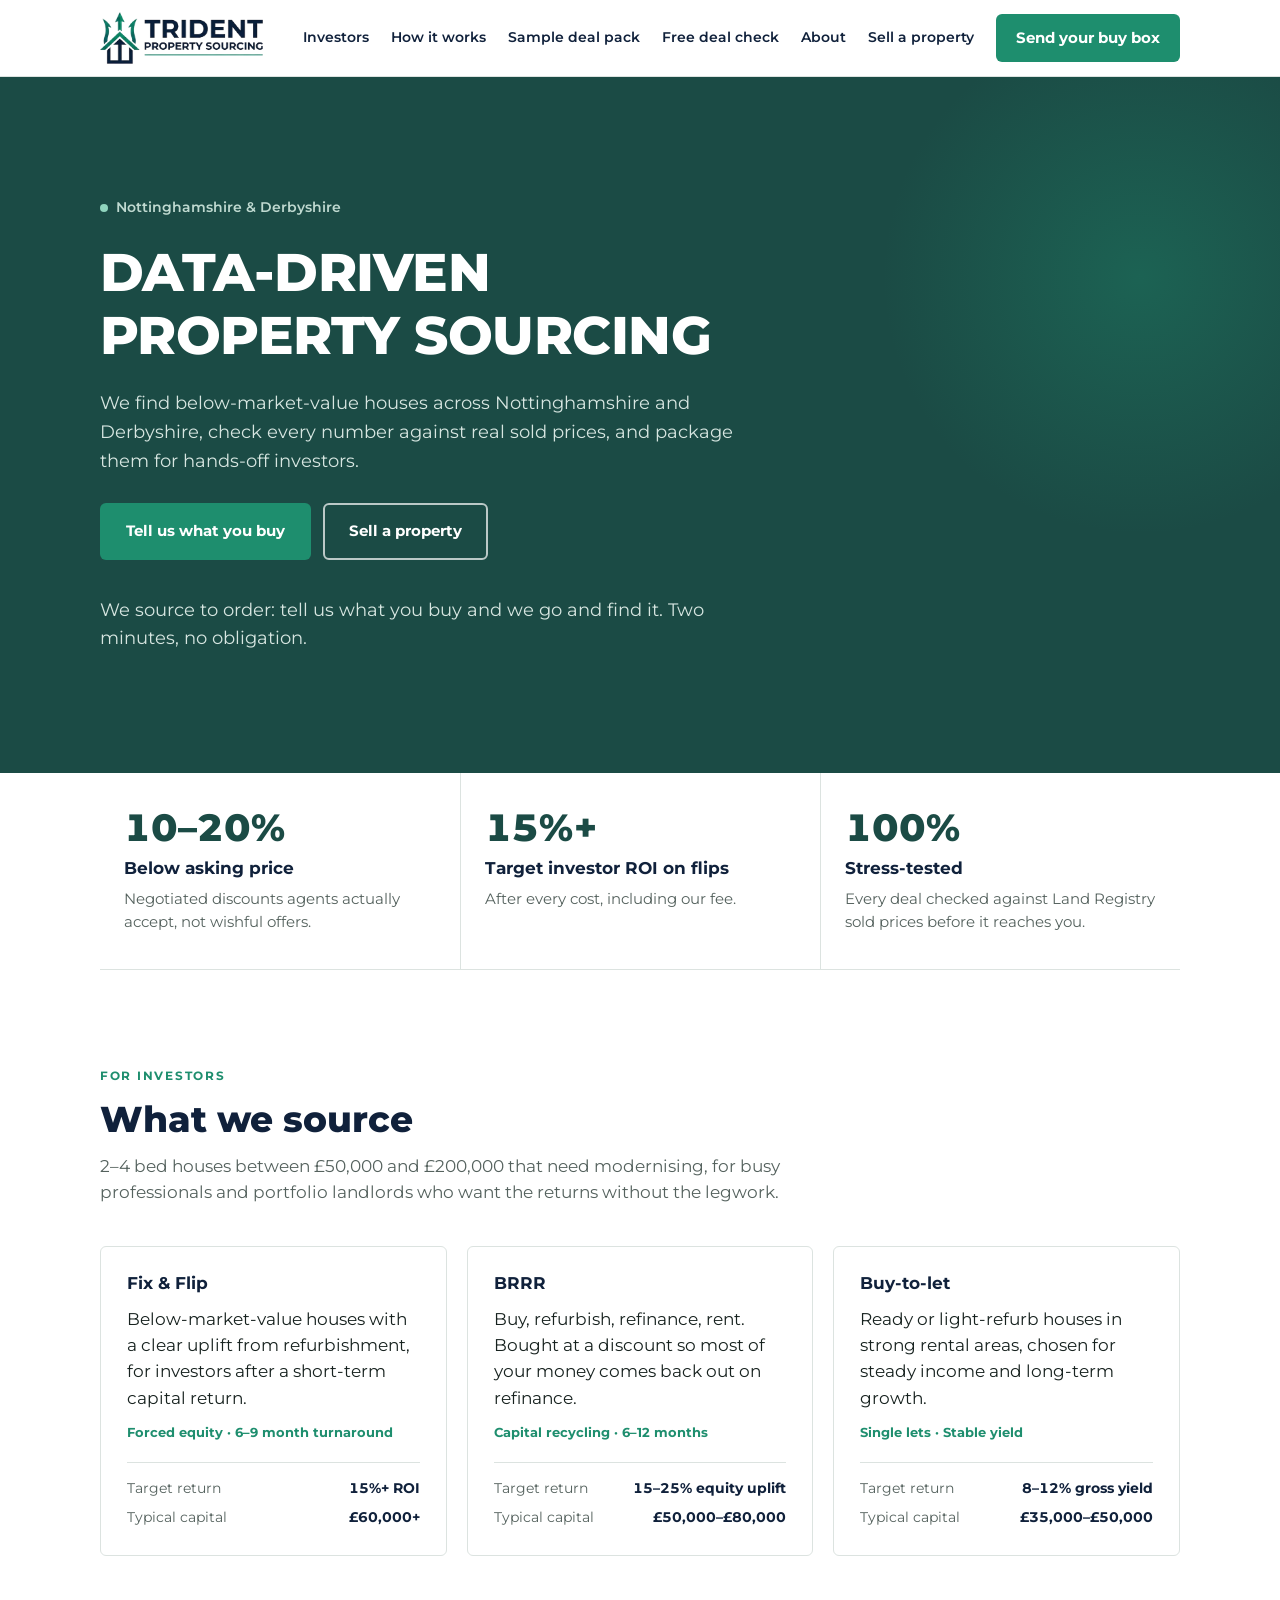
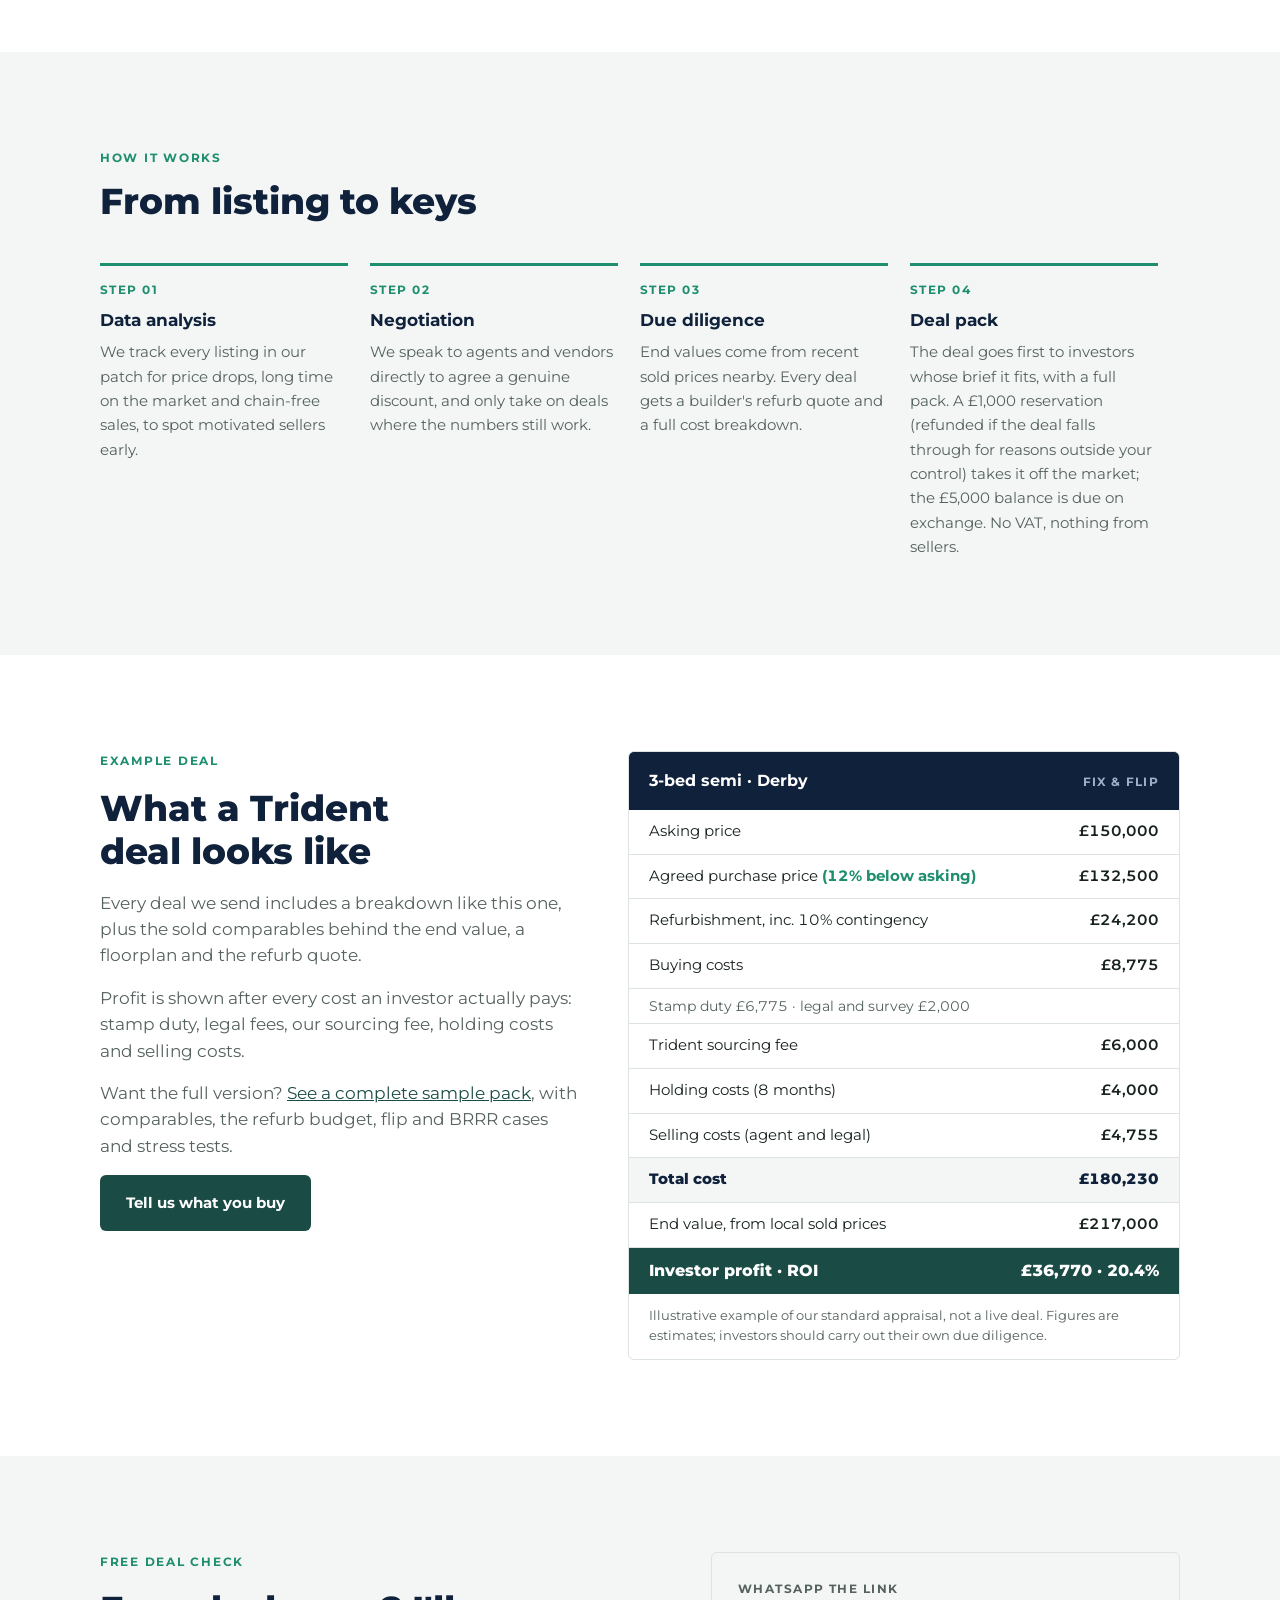
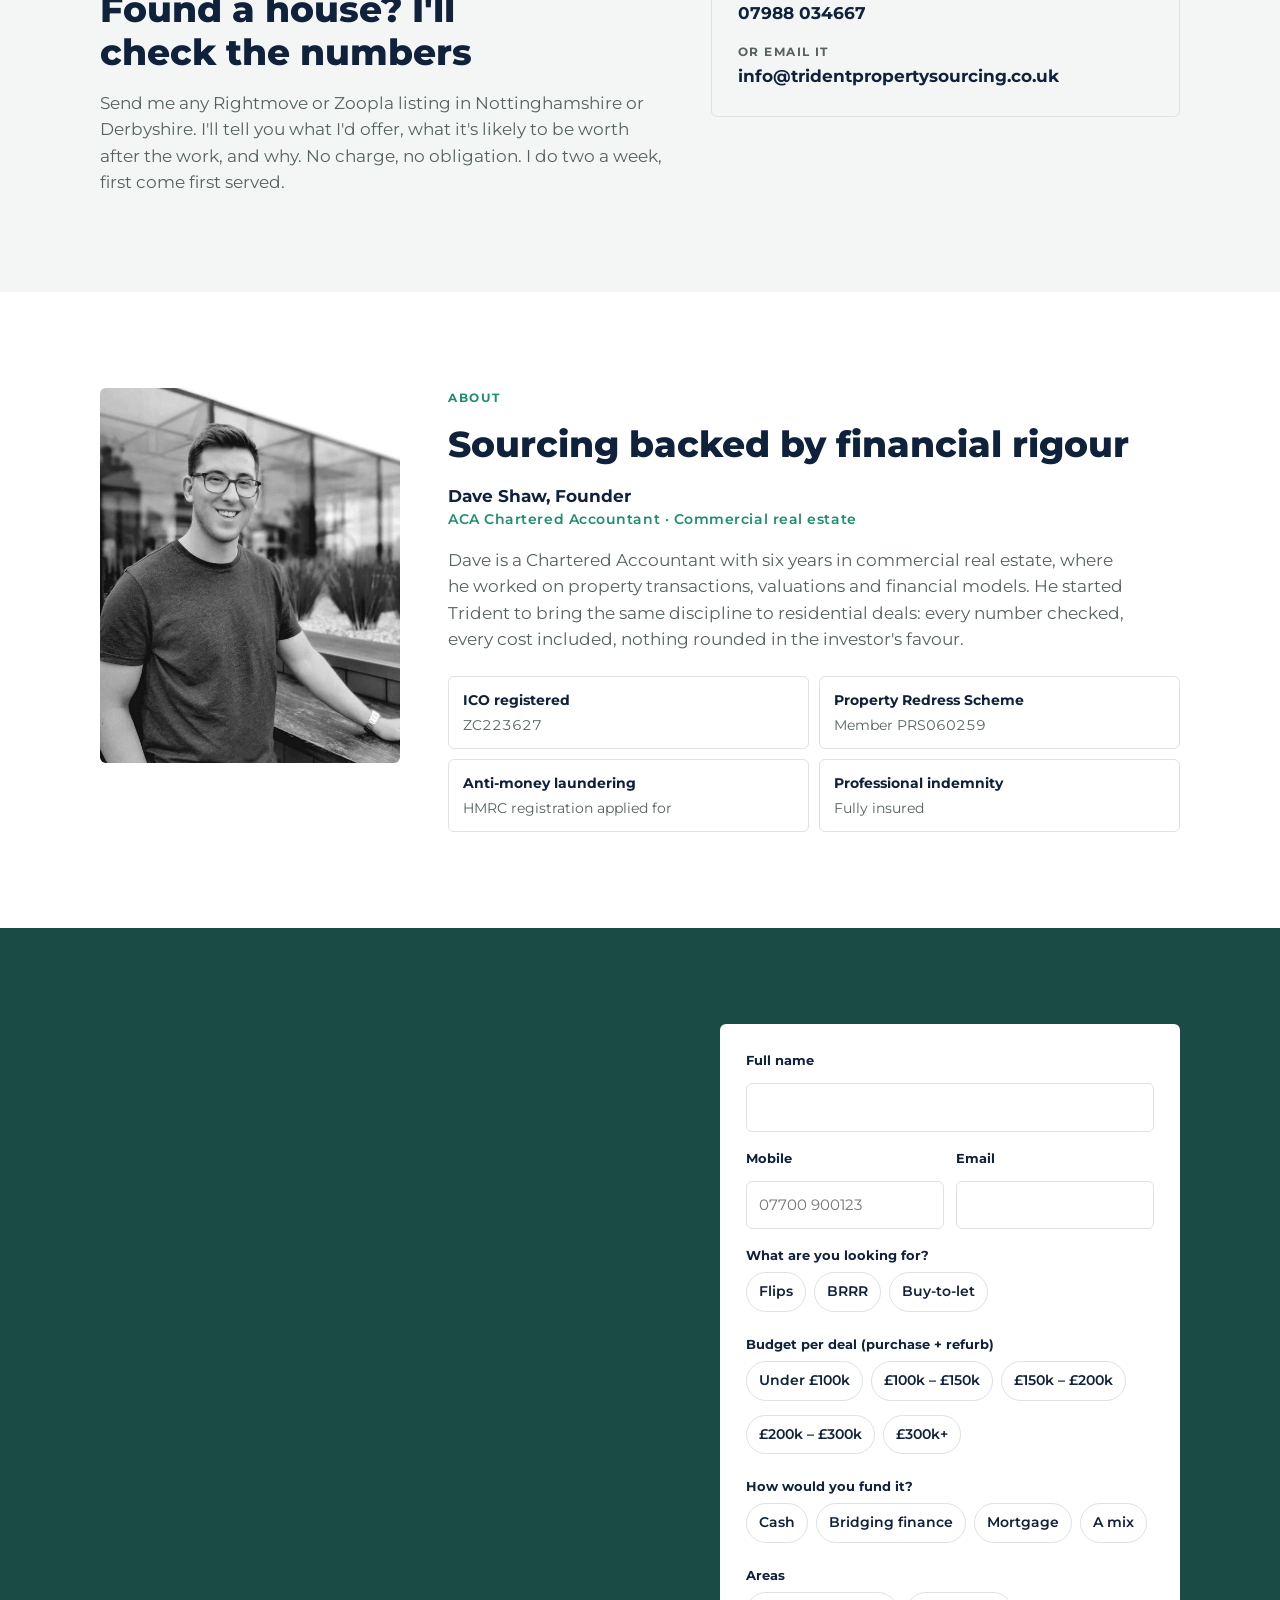
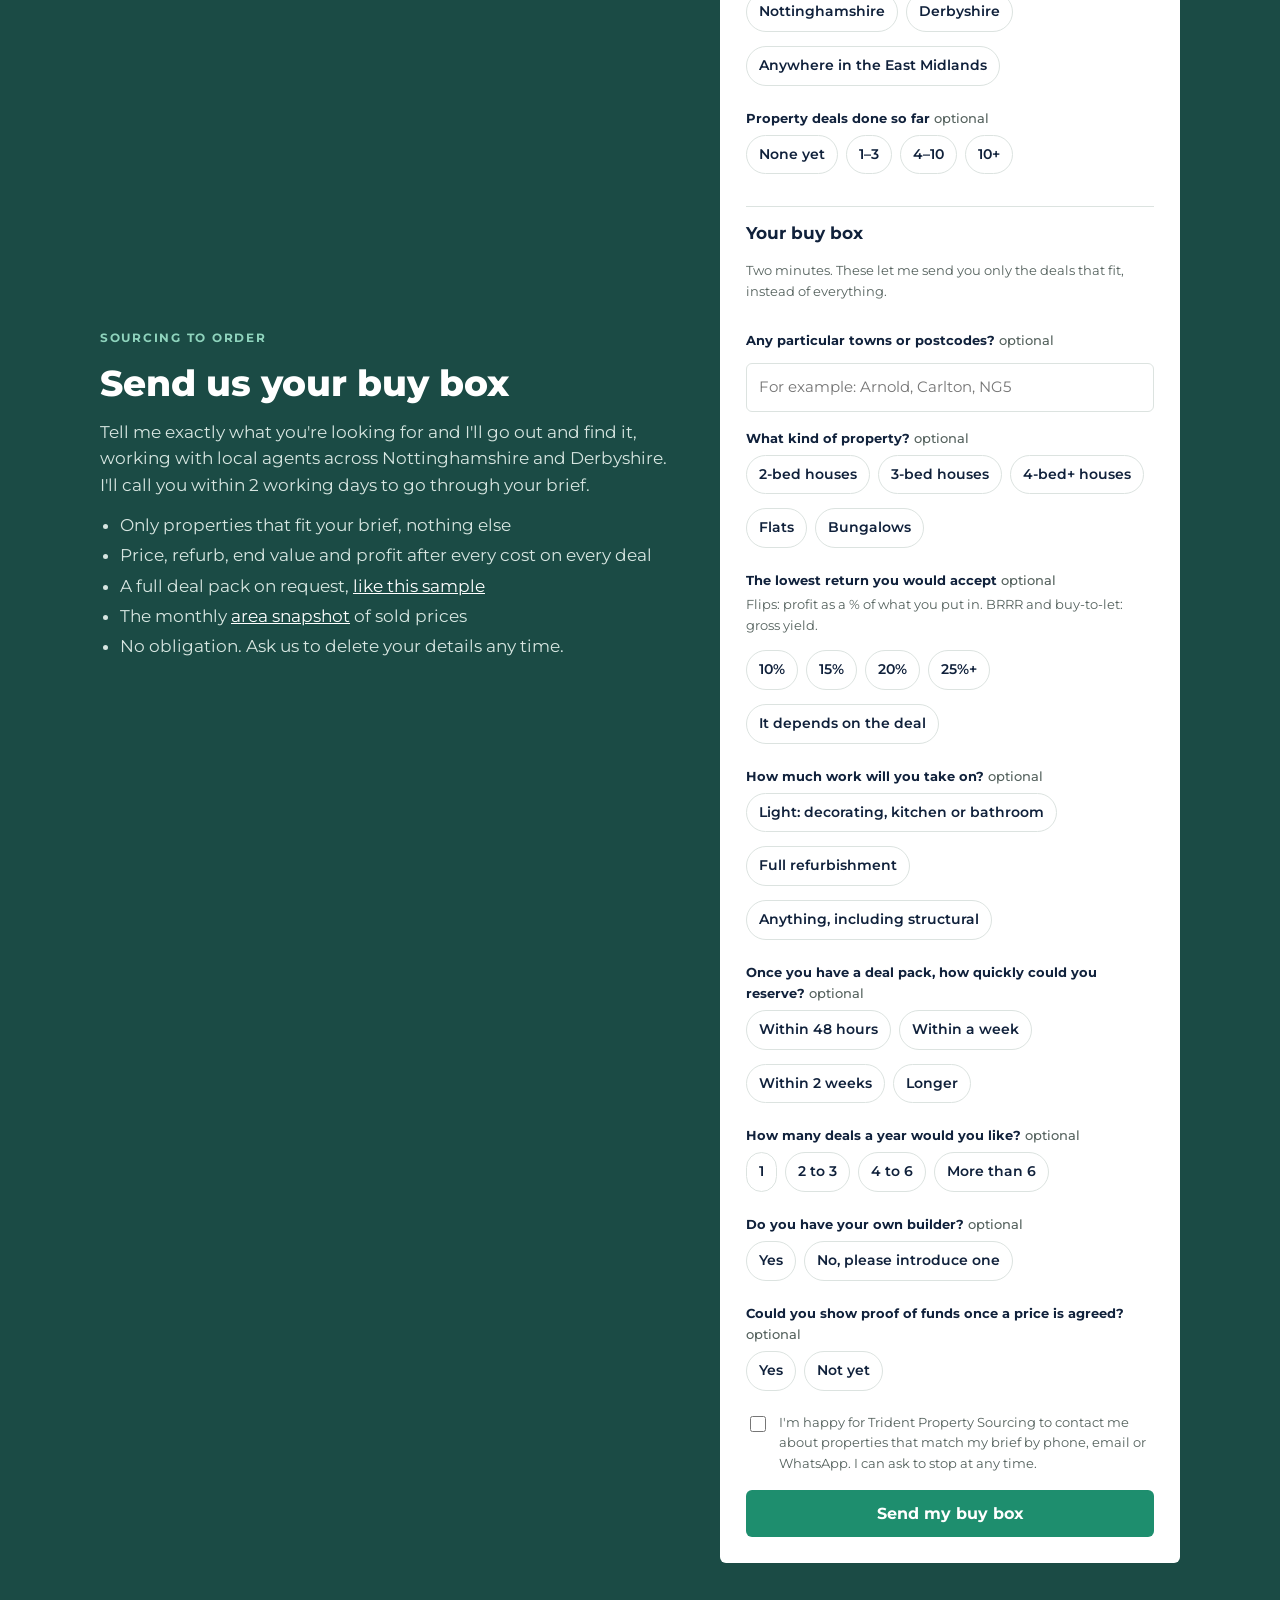
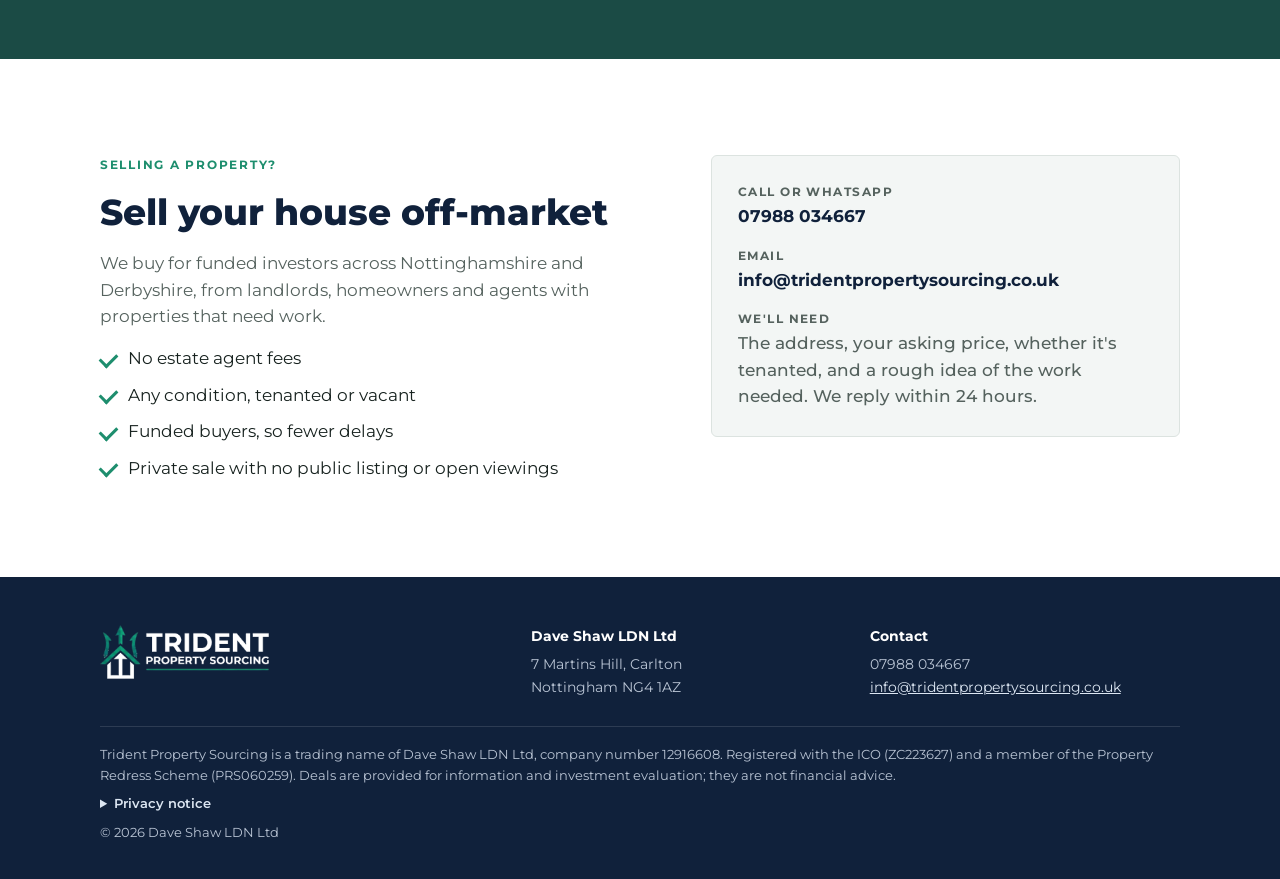
==== commit 334c7f06: "Join form: add the full buy box questions and East Midlands area (all post to the existing Google Fo" ====
--- a/index.html
+++ b/index.html
@@ -172,6 +172,9 @@
   .field { display: grid; gap: 6px; border: 0; padding: 0; margin: 0; min-width: 0; }
   .field label, .field legend { font-size: .82rem; font-weight: 700; color: var(--navy); padding: 0; margin-bottom: 6px; }
   .opt-tag { font-weight: 500; color: var(--muted); }
+  .bb-head { font-size: 1.05rem; color: var(--navy); margin: 10px 0 2px; padding-top: 16px; border-top: 1.5px solid var(--line); }
+  #join-form .bb-sub, #join-form .hint { font-size: .8rem; color: var(--muted); margin: 0 0 12px; }
+  #join-form .hint { margin: -2px 0 8px; }
   .field input[type=text], .field input:not([type]), .field input[type=tel], .field input[type=email] {
     width: 100%; font: inherit; font-size: .95rem; padding: 11px 12px; border: 1.5px solid var(--line); border-radius: var(--radius); background: var(--white); color: var(--ink); }
   .field input:focus { outline: none; border-color: var(--teal); box-shadow: 0 0 0 3px var(--teal-tint); }
@@ -406,9 +409,26 @@
           <fieldset class="field"><legend>How would you fund it?</legend>
             <div class="opts"><label class="opt"><input type="radio" name="entry.1057847358" value="Cash" required><span>Cash</span></label><label class="opt"><input type="radio" name="entry.1057847358" value="Bridging finance" ><span>Bridging finance</span></label><label class="opt"><input type="radio" name="entry.1057847358" value="Mortgage" ><span>Mortgage</span></label><label class="opt"><input type="radio" name="entry.1057847358" value="A mix" ><span>A mix</span></label></div></fieldset>
           <fieldset class="field" data-required="areas"><legend>Areas</legend>
-            <div class="opts"><label class="opt"><input type="checkbox" name="entry.973325292" value="Nottinghamshire" data-group="areas"><span>Nottinghamshire</span></label><label class="opt"><input type="checkbox" name="entry.973325292" value="Derbyshire" data-group="areas"><span>Derbyshire</span></label></div></fieldset>
+            <div class="opts"><label class="opt"><input type="checkbox" name="entry.973325292" value="Nottinghamshire" data-group="areas"><span>Nottinghamshire</span></label><label class="opt"><input type="checkbox" name="entry.973325292" value="Derbyshire" data-group="areas"><span>Derbyshire</span></label><label class="opt"><input type="checkbox" name="entry.973325292" value="Anywhere in the East Midlands" data-group="areas"><span>Anywhere in the East Midlands</span></label></div></fieldset>
           <fieldset class="field"><legend>Property deals done so far <span class="opt-tag">optional</span></legend>
             <div class="opts"><label class="opt"><input type="radio" name="entry.356470785" value="None yet - this would be my first"><span>None yet</span></label><label class="opt"><input type="radio" name="entry.356470785" value="1 – 3" ><span>1–3</span></label><label class="opt"><input type="radio" name="entry.356470785" value="4 – 10" ><span>4–10</span></label><label class="opt"><input type="radio" name="entry.356470785" value="More than 10" ><span>10+</span></label></div></fieldset>
+          <h3 class="bb-head">Your buy box</h3>
+          <p class="bb-sub">Two minutes. These let me send you only the deals that fit, instead of everything.</p>
+          <div class="field"><label for="f-towns">Any particular towns or postcodes? <span class="opt-tag">optional</span></label><input id="f-towns" name="entry.728401243" placeholder="For example: Arnold, Carlton, NG5"></div>
+          <fieldset class="field"><legend>What kind of property? <span class="opt-tag">optional</span></legend>
+            <div class="opts"><label class="opt"><input type="checkbox" name="entry.461938746" value="2-bed houses"><span>2-bed houses</span></label><label class="opt"><input type="checkbox" name="entry.461938746" value="3-bed houses"><span>3-bed houses</span></label><label class="opt"><input type="checkbox" name="entry.461938746" value="4-bed+ houses"><span>4-bed+ houses</span></label><label class="opt"><input type="checkbox" name="entry.461938746" value="Flats"><span>Flats</span></label><label class="opt"><input type="checkbox" name="entry.461938746" value="Bungalows"><span>Bungalows</span></label></div></fieldset>
+          <fieldset class="field"><legend>The lowest return you would accept <span class="opt-tag">optional</span></legend><p class="hint">Flips: profit as a % of what you put in. BRRR and buy-to-let: gross yield.</p>
+            <div class="opts"><label class="opt"><input type="radio" name="entry.1294306536" value="10%"><span>10%</span></label><label class="opt"><input type="radio" name="entry.1294306536" value="15%"><span>15%</span></label><label class="opt"><input type="radio" name="entry.1294306536" value="20%"><span>20%</span></label><label class="opt"><input type="radio" name="entry.1294306536" value="25%+"><span>25%+</span></label><label class="opt"><input type="radio" name="entry.1294306536" value="It depends on the deal"><span>It depends on the deal</span></label></div></fieldset>
+          <fieldset class="field"><legend>How much work will you take on? <span class="opt-tag">optional</span></legend>
+            <div class="opts"><label class="opt"><input type="radio" name="entry.1653322760" value="Light: decorating, flooring, kitchen or bathroom"><span>Light: decorating, kitchen or bathroom</span></label><label class="opt"><input type="radio" name="entry.1653322760" value="Full refurbishment"><span>Full refurbishment</span></label><label class="opt"><input type="radio" name="entry.1653322760" value="Anything, including structural work"><span>Anything, including structural</span></label></div></fieldset>
+          <fieldset class="field"><legend>Once you have a deal pack, how quickly could you reserve? <span class="opt-tag">optional</span></legend>
+            <div class="opts"><label class="opt"><input type="radio" name="entry.1705696268" value="Within 48 hours"><span>Within 48 hours</span></label><label class="opt"><input type="radio" name="entry.1705696268" value="Within a week"><span>Within a week</span></label><label class="opt"><input type="radio" name="entry.1705696268" value="Within 2 weeks"><span>Within 2 weeks</span></label><label class="opt"><input type="radio" name="entry.1705696268" value="Longer"><span>Longer</span></label></div></fieldset>
+          <fieldset class="field"><legend>How many deals a year would you like? <span class="opt-tag">optional</span></legend>
+            <div class="opts"><label class="opt"><input type="radio" name="entry.1421148214" value="1"><span>1</span></label><label class="opt"><input type="radio" name="entry.1421148214" value="2 to 3"><span>2 to 3</span></label><label class="opt"><input type="radio" name="entry.1421148214" value="4 to 6"><span>4 to 6</span></label><label class="opt"><input type="radio" name="entry.1421148214" value="More than 6"><span>More than 6</span></label></div></fieldset>
+          <fieldset class="field"><legend>Do you have your own builder? <span class="opt-tag">optional</span></legend>
+            <div class="opts"><label class="opt"><input type="radio" name="entry.2082257353" value="Yes"><span>Yes</span></label><label class="opt"><input type="radio" name="entry.2082257353" value="No, please introduce one"><span>No, please introduce one</span></label></div></fieldset>
+          <fieldset class="field"><legend>Could you show proof of funds once a price is agreed? <span class="opt-tag">optional</span></legend>
+            <div class="opts"><label class="opt"><input type="radio" name="entry.1658891521" value="Yes"><span>Yes</span></label><label class="opt"><input type="radio" name="entry.1658891521" value="Not yet"><span>Not yet</span></label></div></fieldset>
           <input type="hidden" id="f-src" name="entry.422427125" value="Website"><input type="hidden" id="f-src-other" name="entry.422427125.other_option_response" value="" disabled>
           <label class="consent"><input type="checkbox" id="f-consent" name="entry.1447452174" value="I'm happy for Trident Property Sourcing to contact me about properties that match my brief by phone, email or WhatsApp. I can ask to stop at any time." required><span>I'm happy for Trident Property Sourcing to contact me about properties that match my brief by phone, email or WhatsApp. I can ask to stop at any time.</span></label>
           <p class="form-error" id="form-error" role="alert" hidden></p>
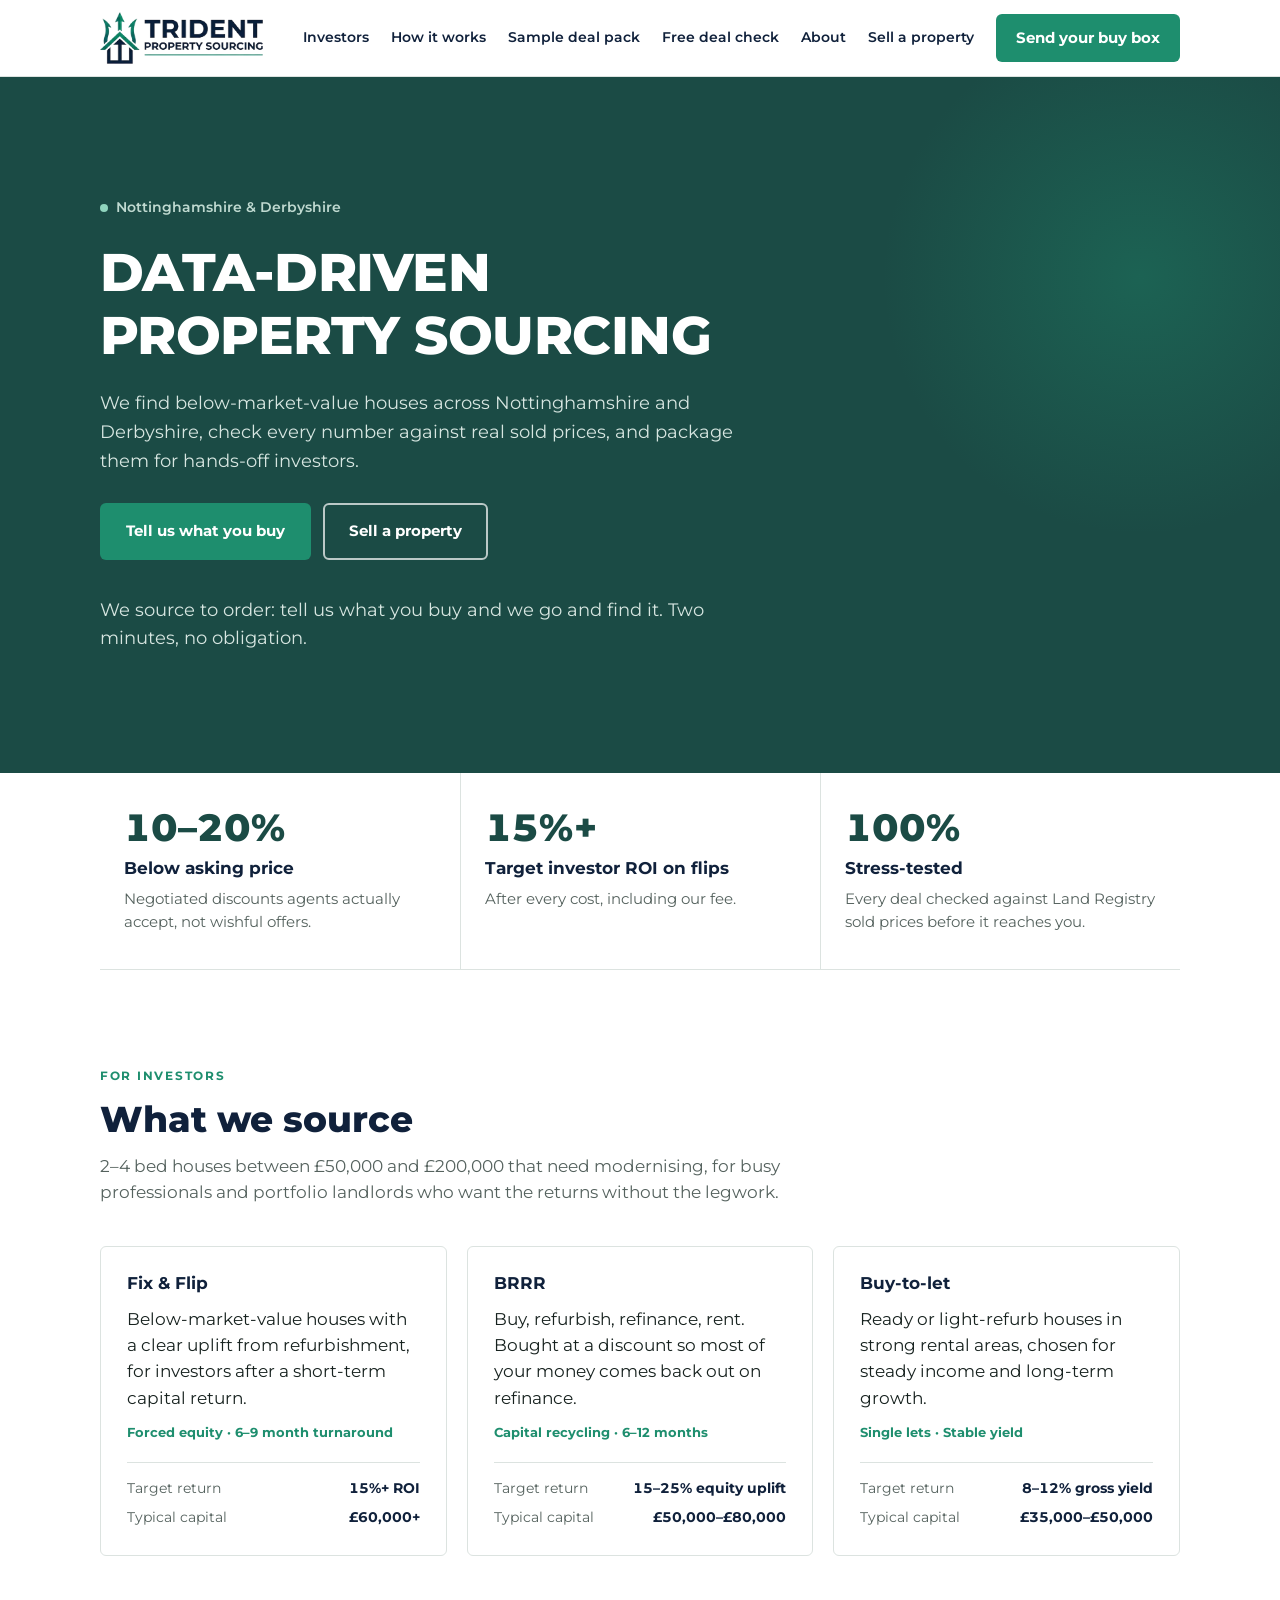
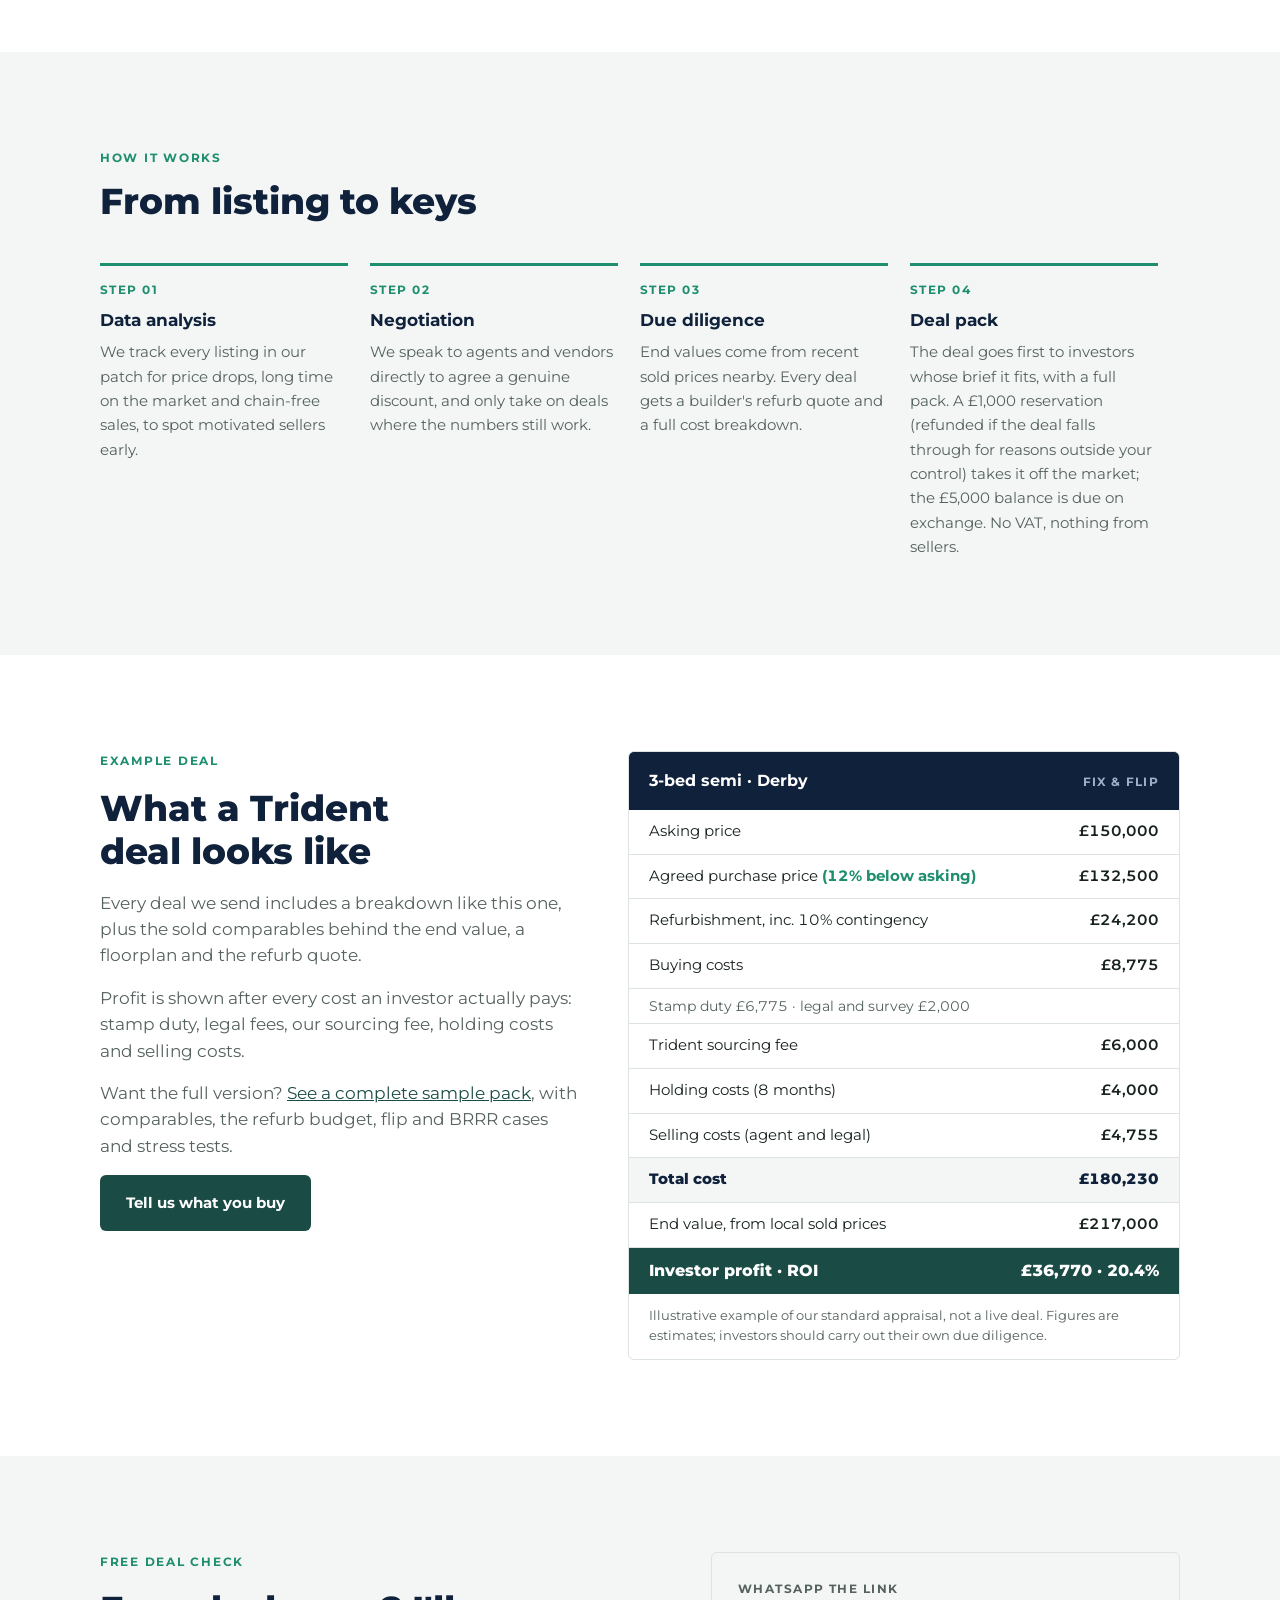
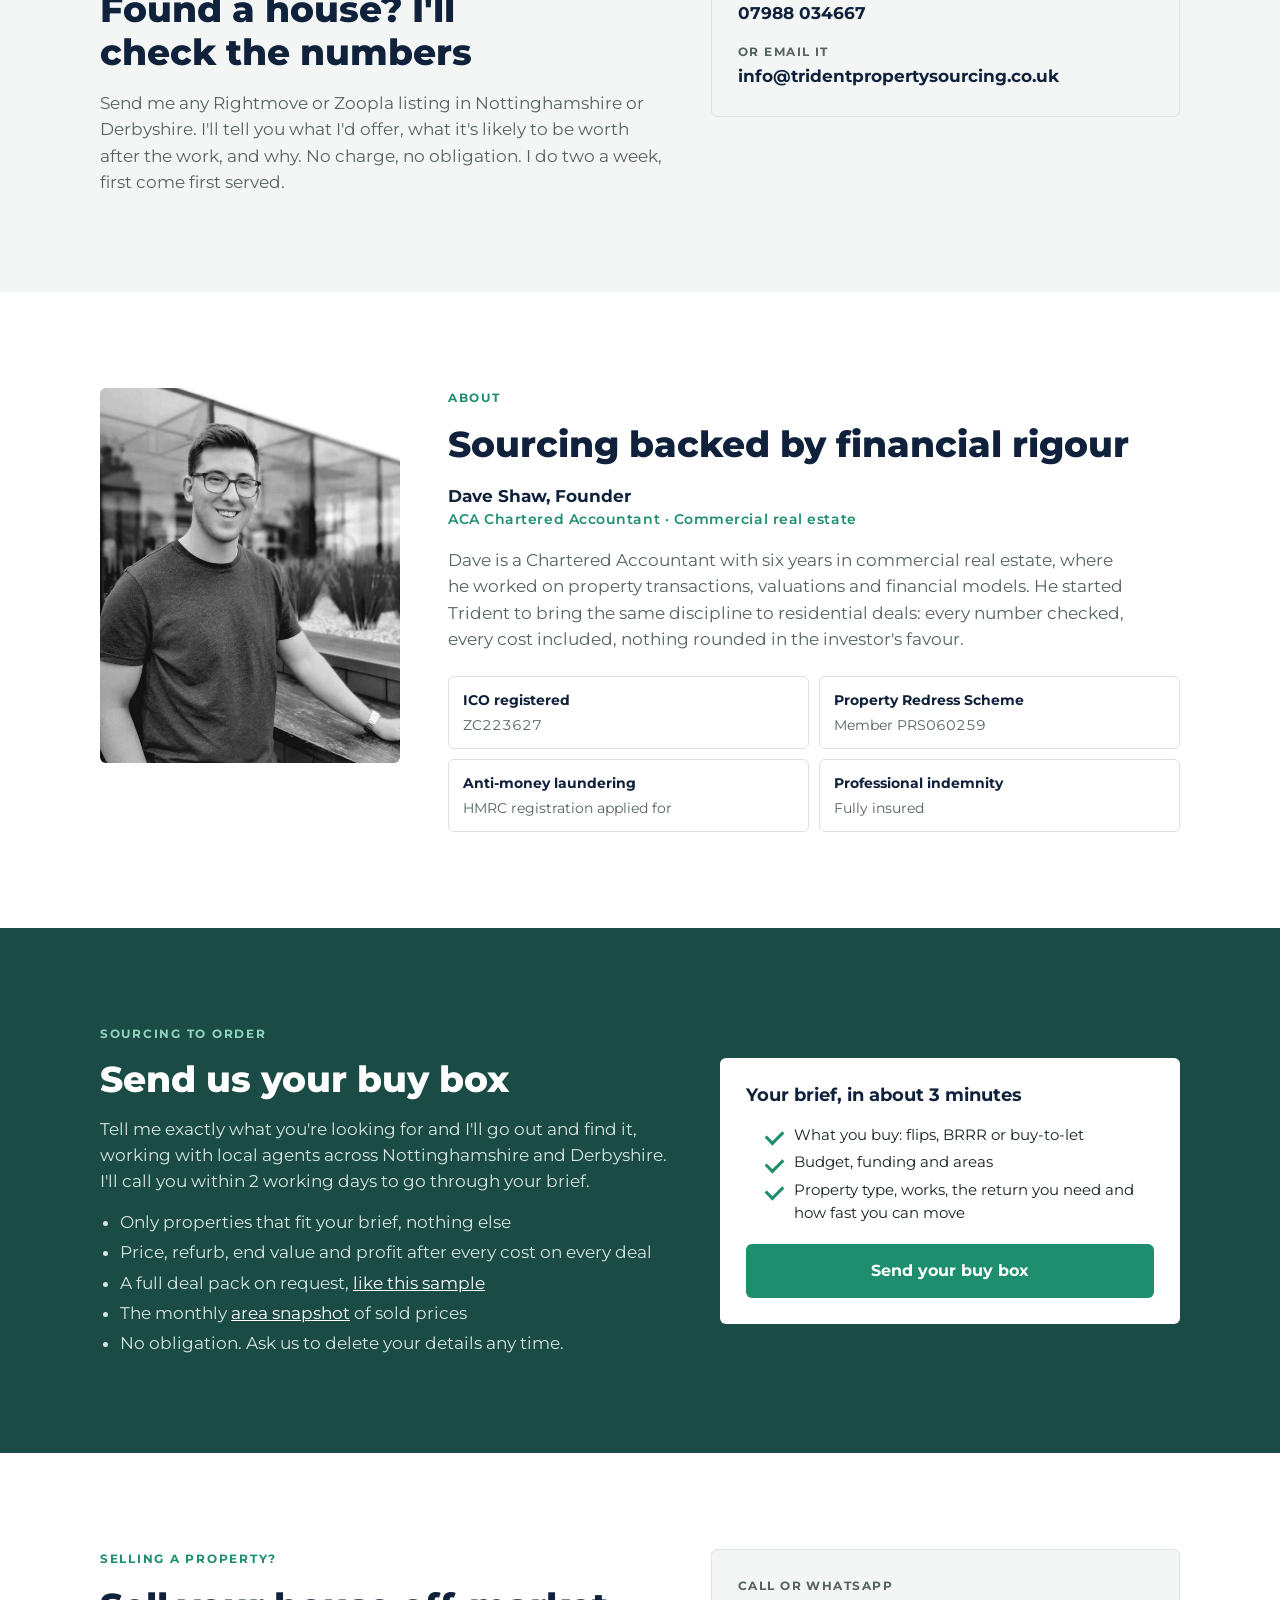
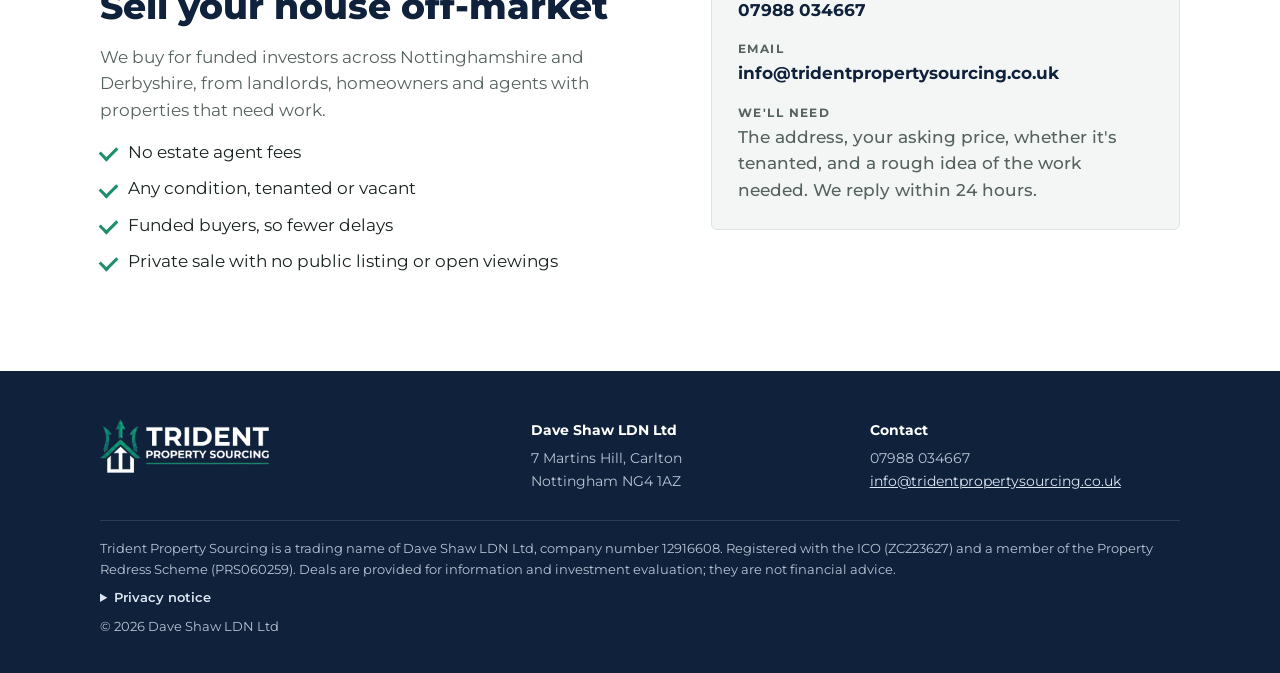
==== commit 01e36ed9: "Move the buy box form to its own page (/buy-box/); home page and inner pages link to it Co-Authored-" ====
--- a/index.html
+++ b/index.html
@@ -167,7 +167,9 @@
   @media (max-width: 900px) { .sell { grid-template-columns: 1fr; } }
 
   /* sign-up form (posts to the Google Form behind the scenes) */
-  .signup { background: var(--white); color: var(--ink); border-radius: var(--radius); padding: 26px; width: 100%; max-width: 460px; justify-self: end; min-width: 0; }
+  .signup h3 { font-size: 1.15rem; color: var(--navy); }
+  .signup .ticks { font-size: .92rem; color: var(--ink); }
+  .signup { display: grid; gap: 18px; background: var(--white); color: var(--ink); border-radius: var(--radius); padding: 26px; width: 100%; max-width: 460px; justify-self: end; min-width: 0; }
   #join-form { display: grid; gap: 16px; }
   .field { display: grid; gap: 6px; border: 0; padding: 0; margin: 0; min-width: 0; }
   .field label, .field legend { font-size: .82rem; font-weight: 700; color: var(--navy); padding: 0; margin-bottom: 6px; }
@@ -235,7 +237,7 @@
       <a href="#deal-check">Free deal check</a>
       <a href="#about">About</a>
       <a href="#sell">Sell a property</a>
-      <a class="btn btn-primary" href="#join" data-cta="nav">Send your buy box</a>
+      <a class="btn btn-primary" href="buy-box/" data-cta="nav">Send your buy box</a>
     </nav>
   </div>
 </header>
@@ -247,7 +249,7 @@
       <h1>Data-driven property sourcing</h1>
       <p>We find below-market-value houses across Nottinghamshire and Derbyshire, check every number against real sold prices, and package them for hands-off investors.</p>
       <div class="ctas">
-        <a class="btn btn-primary" href="#join" data-cta="hero">Tell us what you buy</a>
+        <a class="btn btn-primary" href="buy-box/" data-cta="hero">Tell us what you buy</a>
         <a class="btn btn-ghost" href="#sell" data-cta="hero-sell">Sell a property</a>
       </div>
       <p class="hero-note">We source to order: tell us what you buy and we go and find it. Two minutes, no obligation.</p>
@@ -315,7 +317,7 @@
         <p class="lede">Every deal we send includes a breakdown like this one, plus the sold comparables behind the end value, a floorplan and the refurb quote.</p>
         <p class="lede">Profit is shown after every cost an investor actually pays: stamp duty, legal fees, our sourcing fee, holding costs and selling costs.</p>
         <p class="lede">Want the full version? <a href="sample-deal/" data-cta="example-sample">See a complete sample pack</a>, with comparables, the refurb budget, flip and BRRR cases and stress tests.</p>
-        <div><a class="btn btn-dark" href="#join" data-cta="example">Tell us what you buy</a></div>
+        <div><a class="btn btn-dark" href="buy-box/" data-cta="example">Tell us what you buy</a></div>
       </div>
       <div class="sheet" role="region" aria-label="Example flip appraisal">
         <header><b>3-bed semi · Derby</b><span>Fix &amp; flip</span></header>
@@ -395,50 +397,13 @@
         </ul>
               </div>
       <div class="signup" id="signup">
-        <iframe name="gform_sink" id="gform_sink" title="Form submission" hidden></iframe>
-        <form id="join-form" action="https://docs.google.com/forms/d/e/1FAIpQLSeNWYK0MImg9yibmczs9jKRdMTMSLeTGTR6sQmM5qCVyDrOBw/formResponse" method="POST" target="gform_sink" novalidate>
-          <div class="field"><label for="f-name">Full name</label><input id="f-name" name="entry.607198457" autocomplete="name" required></div>
-          <div class="row2">
-            <div class="field"><label for="f-mobile">Mobile</label><input id="f-mobile" name="entry.1265290433" type="tel" autocomplete="tel" inputmode="tel" pattern="[+0-9 ()\-]{10,18}" placeholder="07700 900123" required></div>
-            <div class="field"><label for="f-email">Email</label><input id="f-email" name="entry.1144745886" type="email" autocomplete="email" required></div>
-          </div>
-          <fieldset class="field" data-required="strategy"><legend>What are you looking for?</legend>
-            <div class="opts"><label class="opt"><input type="checkbox" name="entry.1683800293" value="Flips (buy, refurbish, sell)" data-group="strategy"><span>Flips</span></label><label class="opt"><input type="checkbox" name="entry.1683800293" value="BRRR (buy, refurbish, refinance, rent)" data-group="strategy"><span>BRRR</span></label><label class="opt"><input type="checkbox" name="entry.1683800293" value="Buy-to-let (ready to rent)" data-group="strategy"><span>Buy-to-let</span></label></div></fieldset>
-          <fieldset class="field"><legend>Budget per deal (purchase + refurb)</legend>
-            <div class="opts"><label class="opt"><input type="radio" name="entry.919230414" value="Under £100k" required><span>Under £100k</span></label><label class="opt"><input type="radio" name="entry.919230414" value="£100k – £150k" ><span>£100k – £150k</span></label><label class="opt"><input type="radio" name="entry.919230414" value="£150k – £200k" ><span>£150k – £200k</span></label><label class="opt"><input type="radio" name="entry.919230414" value="£200k – £300k" ><span>£200k – £300k</span></label><label class="opt"><input type="radio" name="entry.919230414" value="£300k+" ><span>£300k+</span></label></div></fieldset>
-          <fieldset class="field"><legend>How would you fund it?</legend>
-            <div class="opts"><label class="opt"><input type="radio" name="entry.1057847358" value="Cash" required><span>Cash</span></label><label class="opt"><input type="radio" name="entry.1057847358" value="Bridging finance" ><span>Bridging finance</span></label><label class="opt"><input type="radio" name="entry.1057847358" value="Mortgage" ><span>Mortgage</span></label><label class="opt"><input type="radio" name="entry.1057847358" value="A mix" ><span>A mix</span></label></div></fieldset>
-          <fieldset class="field" data-required="areas"><legend>Areas</legend>
-            <div class="opts"><label class="opt"><input type="checkbox" name="entry.973325292" value="Nottinghamshire" data-group="areas"><span>Nottinghamshire</span></label><label class="opt"><input type="checkbox" name="entry.973325292" value="Derbyshire" data-group="areas"><span>Derbyshire</span></label><label class="opt"><input type="checkbox" name="entry.973325292" value="Anywhere in the East Midlands" data-group="areas"><span>Anywhere in the East Midlands</span></label></div></fieldset>
-          <fieldset class="field"><legend>Property deals done so far <span class="opt-tag">optional</span></legend>
-            <div class="opts"><label class="opt"><input type="radio" name="entry.356470785" value="None yet - this would be my first"><span>None yet</span></label><label class="opt"><input type="radio" name="entry.356470785" value="1 – 3" ><span>1–3</span></label><label class="opt"><input type="radio" name="entry.356470785" value="4 – 10" ><span>4–10</span></label><label class="opt"><input type="radio" name="entry.356470785" value="More than 10" ><span>10+</span></label></div></fieldset>
-          <h3 class="bb-head">Your buy box</h3>
-          <p class="bb-sub">Two minutes. These let me send you only the deals that fit, instead of everything.</p>
-          <div class="field"><label for="f-towns">Any particular towns or postcodes? <span class="opt-tag">optional</span></label><input id="f-towns" name="entry.728401243" placeholder="For example: Arnold, Carlton, NG5"></div>
-          <fieldset class="field"><legend>What kind of property? <span class="opt-tag">optional</span></legend>
-            <div class="opts"><label class="opt"><input type="checkbox" name="entry.461938746" value="2-bed houses"><span>2-bed houses</span></label><label class="opt"><input type="checkbox" name="entry.461938746" value="3-bed houses"><span>3-bed houses</span></label><label class="opt"><input type="checkbox" name="entry.461938746" value="4-bed+ houses"><span>4-bed+ houses</span></label><label class="opt"><input type="checkbox" name="entry.461938746" value="Flats"><span>Flats</span></label><label class="opt"><input type="checkbox" name="entry.461938746" value="Bungalows"><span>Bungalows</span></label></div></fieldset>
-          <fieldset class="field"><legend>The lowest return you would accept <span class="opt-tag">optional</span></legend><p class="hint">Flips: profit as a % of what you put in. BRRR and buy-to-let: gross yield.</p>
-            <div class="opts"><label class="opt"><input type="radio" name="entry.1294306536" value="10%"><span>10%</span></label><label class="opt"><input type="radio" name="entry.1294306536" value="15%"><span>15%</span></label><label class="opt"><input type="radio" name="entry.1294306536" value="20%"><span>20%</span></label><label class="opt"><input type="radio" name="entry.1294306536" value="25%+"><span>25%+</span></label><label class="opt"><input type="radio" name="entry.1294306536" value="It depends on the deal"><span>It depends on the deal</span></label></div></fieldset>
-          <fieldset class="field"><legend>How much work will you take on? <span class="opt-tag">optional</span></legend>
-            <div class="opts"><label class="opt"><input type="radio" name="entry.1653322760" value="Light: decorating, flooring, kitchen or bathroom"><span>Light: decorating, kitchen or bathroom</span></label><label class="opt"><input type="radio" name="entry.1653322760" value="Full refurbishment"><span>Full refurbishment</span></label><label class="opt"><input type="radio" name="entry.1653322760" value="Anything, including structural work"><span>Anything, including structural</span></label></div></fieldset>
-          <fieldset class="field"><legend>Once you have a deal pack, how quickly could you reserve? <span class="opt-tag">optional</span></legend>
-            <div class="opts"><label class="opt"><input type="radio" name="entry.1705696268" value="Within 48 hours"><span>Within 48 hours</span></label><label class="opt"><input type="radio" name="entry.1705696268" value="Within a week"><span>Within a week</span></label><label class="opt"><input type="radio" name="entry.1705696268" value="Within 2 weeks"><span>Within 2 weeks</span></label><label class="opt"><input type="radio" name="entry.1705696268" value="Longer"><span>Longer</span></label></div></fieldset>
-          <fieldset class="field"><legend>How many deals a year would you like? <span class="opt-tag">optional</span></legend>
-            <div class="opts"><label class="opt"><input type="radio" name="entry.1421148214" value="1"><span>1</span></label><label class="opt"><input type="radio" name="entry.1421148214" value="2 to 3"><span>2 to 3</span></label><label class="opt"><input type="radio" name="entry.1421148214" value="4 to 6"><span>4 to 6</span></label><label class="opt"><input type="radio" name="entry.1421148214" value="More than 6"><span>More than 6</span></label></div></fieldset>
-          <fieldset class="field"><legend>Do you have your own builder? <span class="opt-tag">optional</span></legend>
-            <div class="opts"><label class="opt"><input type="radio" name="entry.2082257353" value="Yes"><span>Yes</span></label><label class="opt"><input type="radio" name="entry.2082257353" value="No, please introduce one"><span>No, please introduce one</span></label></div></fieldset>
-          <fieldset class="field"><legend>Could you show proof of funds once a price is agreed? <span class="opt-tag">optional</span></legend>
-            <div class="opts"><label class="opt"><input type="radio" name="entry.1658891521" value="Yes"><span>Yes</span></label><label class="opt"><input type="radio" name="entry.1658891521" value="Not yet"><span>Not yet</span></label></div></fieldset>
-          <input type="hidden" id="f-src" name="entry.422427125" value="Website"><input type="hidden" id="f-src-other" name="entry.422427125.other_option_response" value="" disabled>
-          <label class="consent"><input type="checkbox" id="f-consent" name="entry.1447452174" value="I'm happy for Trident Property Sourcing to contact me about properties that match my brief by phone, email or WhatsApp. I can ask to stop at any time." required><span>I'm happy for Trident Property Sourcing to contact me about properties that match my brief by phone, email or WhatsApp. I can ask to stop at any time.</span></label>
-          <p class="form-error" id="form-error" role="alert" hidden></p>
-          <button class="btn btn-primary submit" type="submit" id="join-submit">Send my buy box</button>
-        </form>
-        <div class="done" id="join-done" hidden tabindex="-1">
-          <h3>Thanks, I've got your buy box</h3>
-          <p>I'll call you within 2 working days to go through your brief, funding and timescales. While you wait, here's how a deal pack looks.</p>
-          <a class="btn btn-primary" href="sample-deal/" data-cta="signed-up">See the sample deal pack</a>
-        </div>
+        <h3>Your brief, in about 3 minutes</h3>
+        <ul class="ticks">
+          <li>What you buy: flips, BRRR or buy-to-let</li>
+          <li>Budget, funding and areas</li>
+          <li>Property type, works, the return you need and how fast you can move</li>
+        </ul>
+        <a class="btn btn-primary submit" href="buy-box/" data-cta="join-card">Send your buy box</a>
       </div>
     </div>
   </section>
@@ -482,29 +447,6 @@
     </div>
   </div>
 </footer>
-<script>
-(function () {
-  var form = document.getElementById('join-form'), sink = document.getElementById('gform_sink');
-  var err = document.getElementById('form-error'), btn = document.getElementById('join-submit'), done = document.getElementById('join-done');
-  var submitted = false;
-  function fail(msg, el) { err.textContent = msg; err.hidden = false; if (el) el.focus(); }
-  form.addEventListener('submit', function (e) {
-    err.hidden = true;
-    var fields = [['f-name', 'Please enter your name.'], ['f-mobile', 'Please enter a mobile number, e.g. 07700 900123.'], ['f-email', 'Please enter a valid email address.']];
-    for (var i = 0; i < fields.length; i++) { var el = document.getElementById(fields[i][0]); if (!el.checkValidity()) { e.preventDefault(); return fail(fields[i][1], el); } }
-    var groups = [['strategy', 'Choose what you\'re looking for.'], ['areas', 'Choose at least one area.']];
-    for (var g = 0; g < groups.length; g++) { if (!form.querySelector('input[data-group="' + groups[g][0] + '"]:checked')) { e.preventDefault(); return fail(groups[g][1], form.querySelector('input[data-group="' + groups[g][0] + '"]')); } }
-    var radioNames = [['entry.919230414', 'Choose a budget.'], ['entry.1057847358', 'Choose how you\'d fund it.']];
-    for (var r = 0; r < radioNames.length; r++) { if (!form.querySelector('input[name="' + radioNames[r][0] + '"]:checked')) { e.preventDefault(); return fail(radioNames[r][1], form.querySelector('input[name="' + radioNames[r][0] + '"]')); } }
-    if (!document.getElementById('f-consent').checked) { e.preventDefault(); return fail('Please tick the box to agree to be contacted.', document.getElementById('f-consent')); }
-    submitted = true; btn.disabled = true; btn.textContent = 'Sending…';
-  });
-  sink.addEventListener('load', function () {
-    if (!submitted) return;
-    form.hidden = true; done.hidden = false; done.focus();
-  });
-})();
-</script>
 <script>
 /* Where did this visitor come from? Links shared as ?src=fb | wa | partner | event
    (or ?src=anything-else) set the sign-up form's "How did you hear about us?". */
@@ -532,9 +474,10 @@
   /* 13/10: which buttons people tap, whether they start the form, and taps
      through to the sample pack and area snapshot. Counts only, no personal data. */
   document.addEventListener('click', function (e) {
-    var a = e.target.closest && e.target.closest('a[href="#join"], a[href="#sell"], a[href^="sample-deal/"], a[href^="area-snapshot/"]');
+    var a = e.target.closest && e.target.closest('a[href="#join"], a[href^="buy-box/"], a[href="#sell"], a[href^="sample-deal/"], a[href^="area-snapshot/"]');
     if (!a) return;
     var h = a.getAttribute('href');
+    if (h.indexOf('buy-box/') === 0) { posthog.capture('join_click', { where: a.getAttribute('data-cta') || 'other' }); return; }
     if (h.indexOf('#') !== 0) { posthog.capture('page_link_click', { to: h.replace('/', ''), where: a.getAttribute('data-cta') || 'nav' }); return; }
     posthog.capture(a.getAttribute('href') === '#join' ? 'join_click' : 'sell_click', { where: a.getAttribute('data-cta') || 'other' });
   });
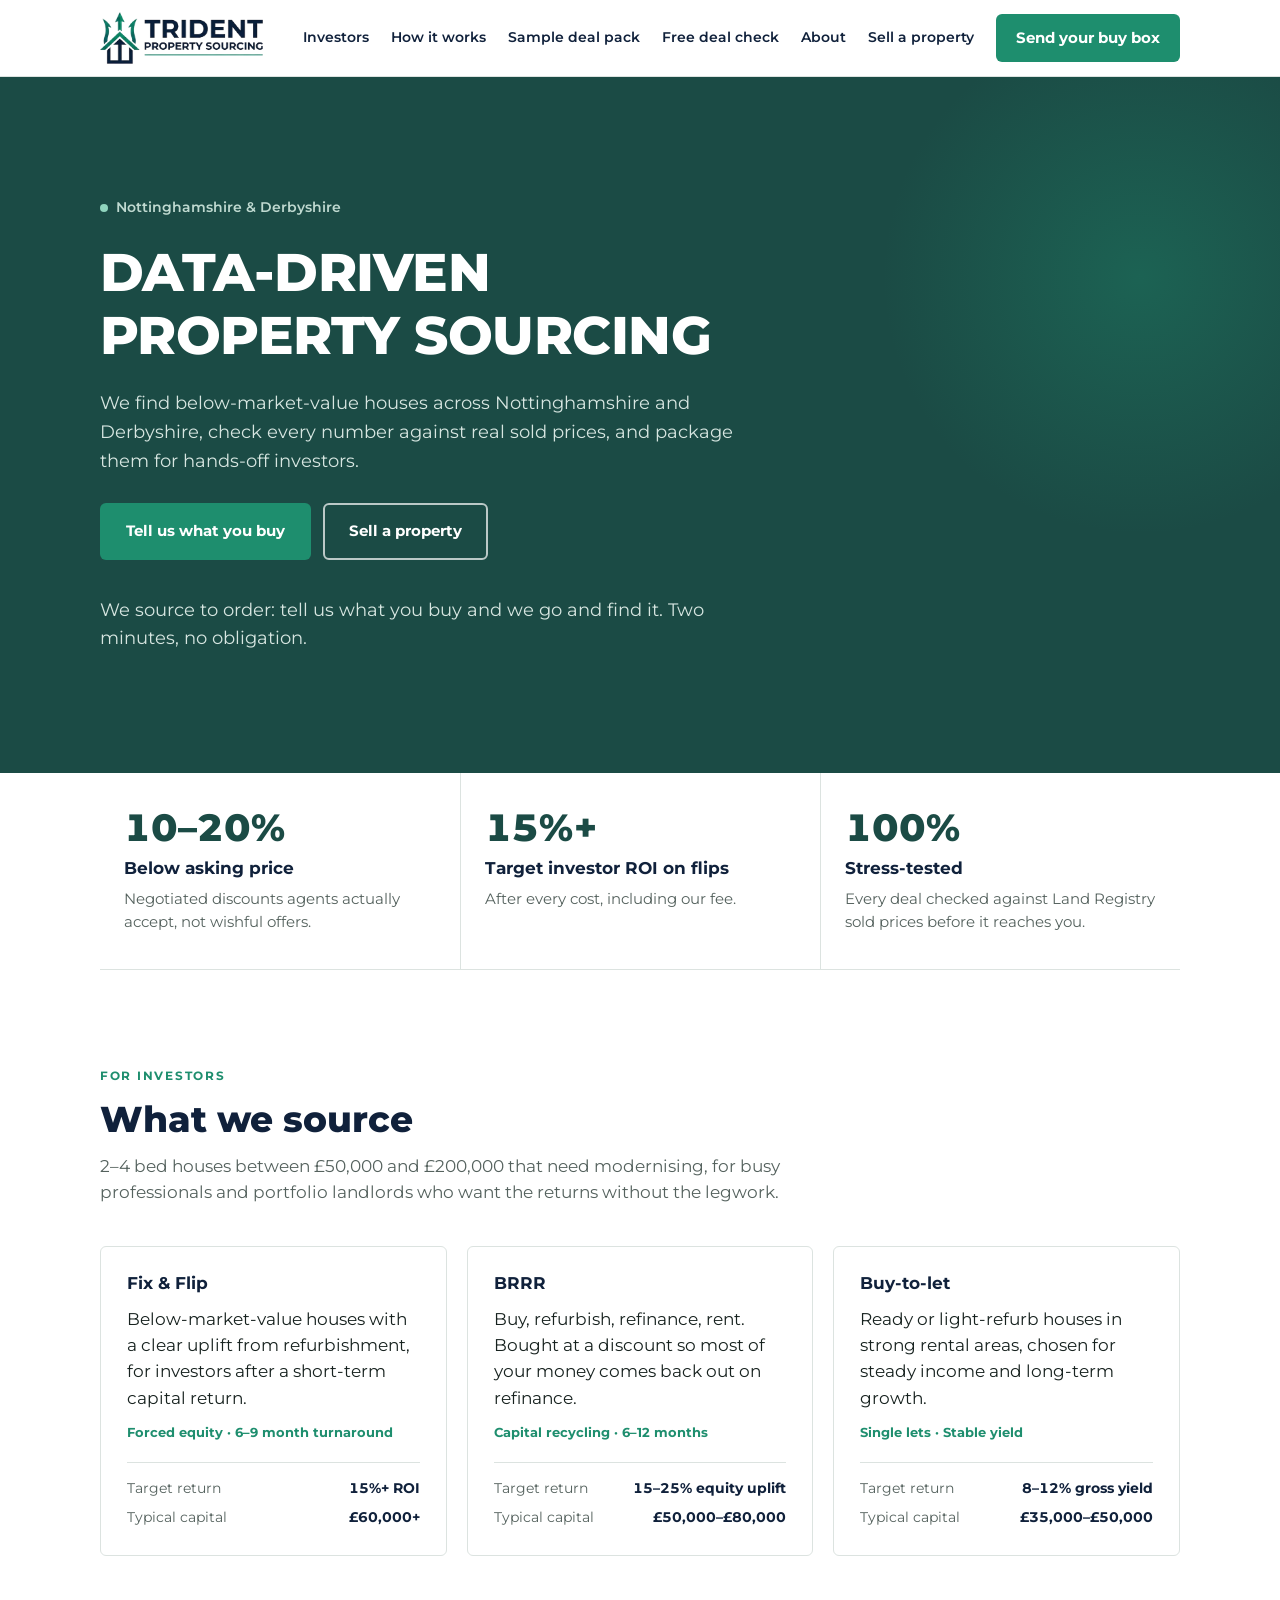
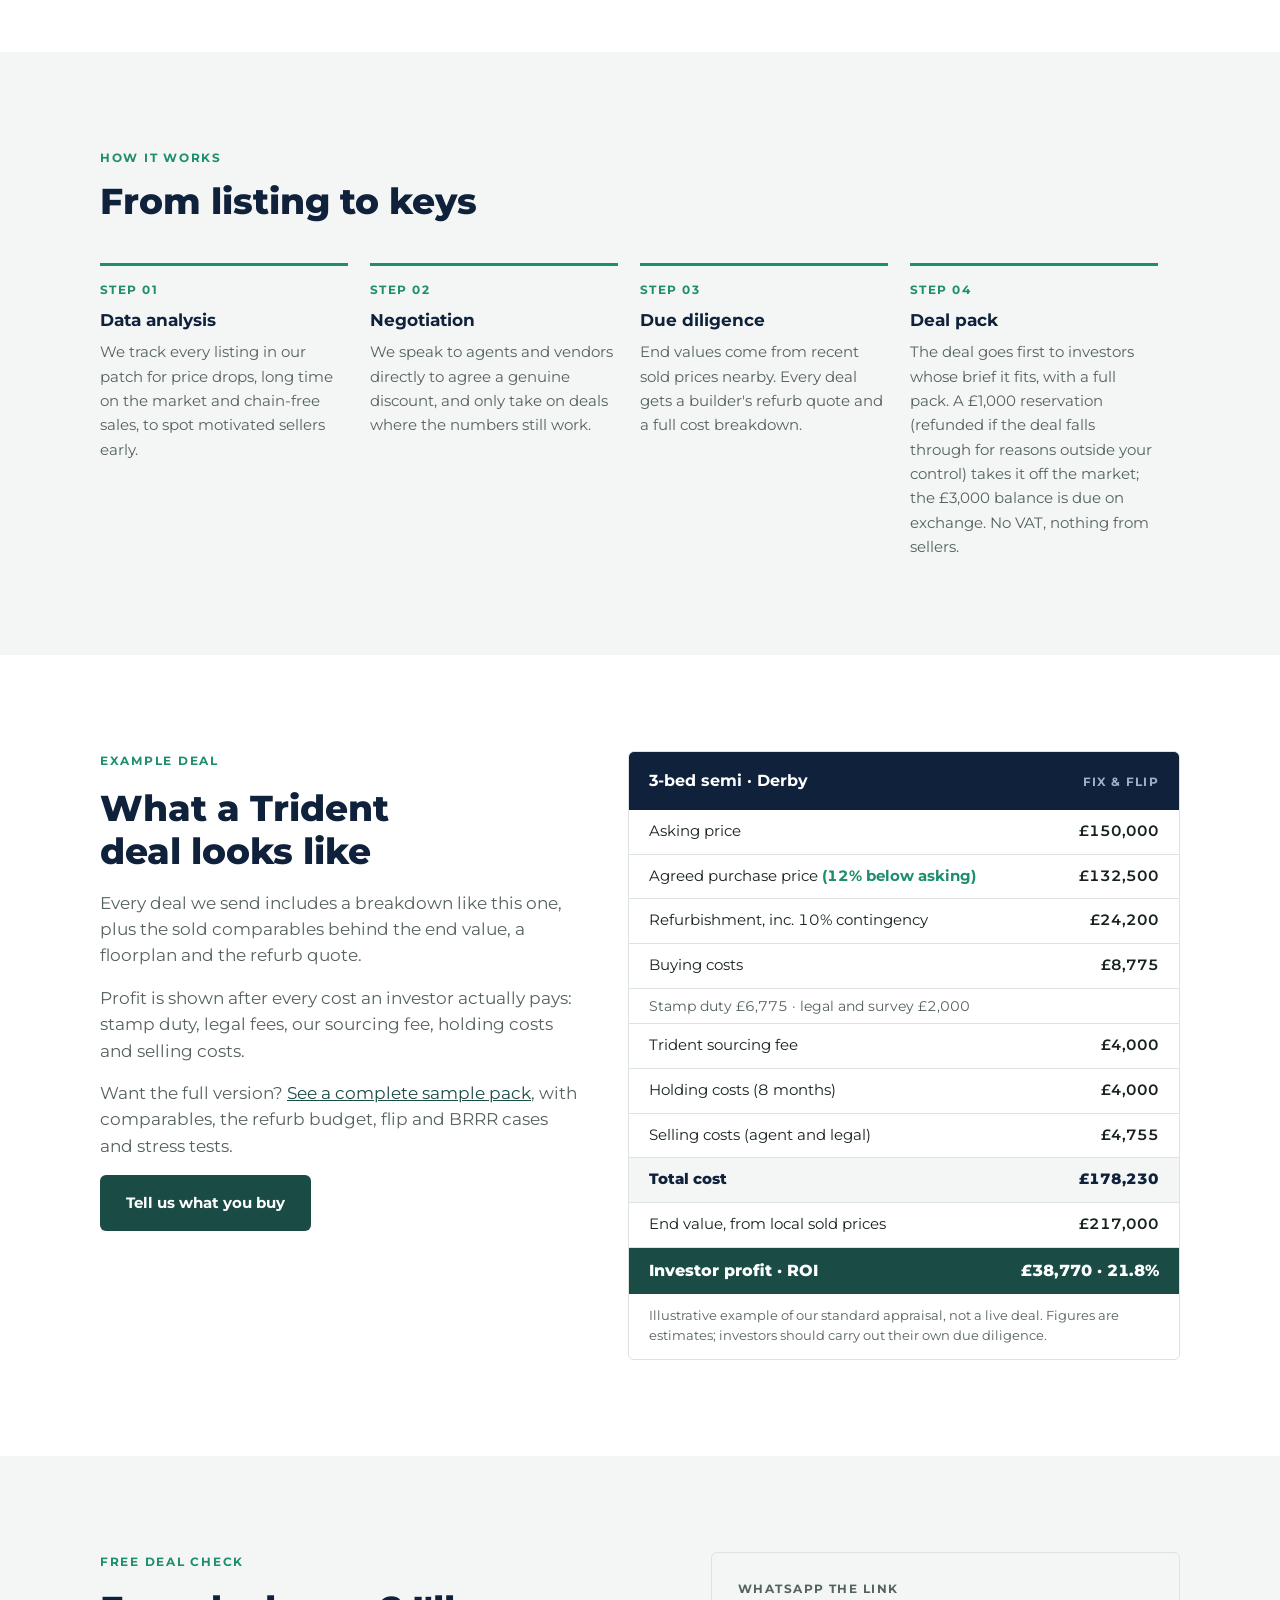
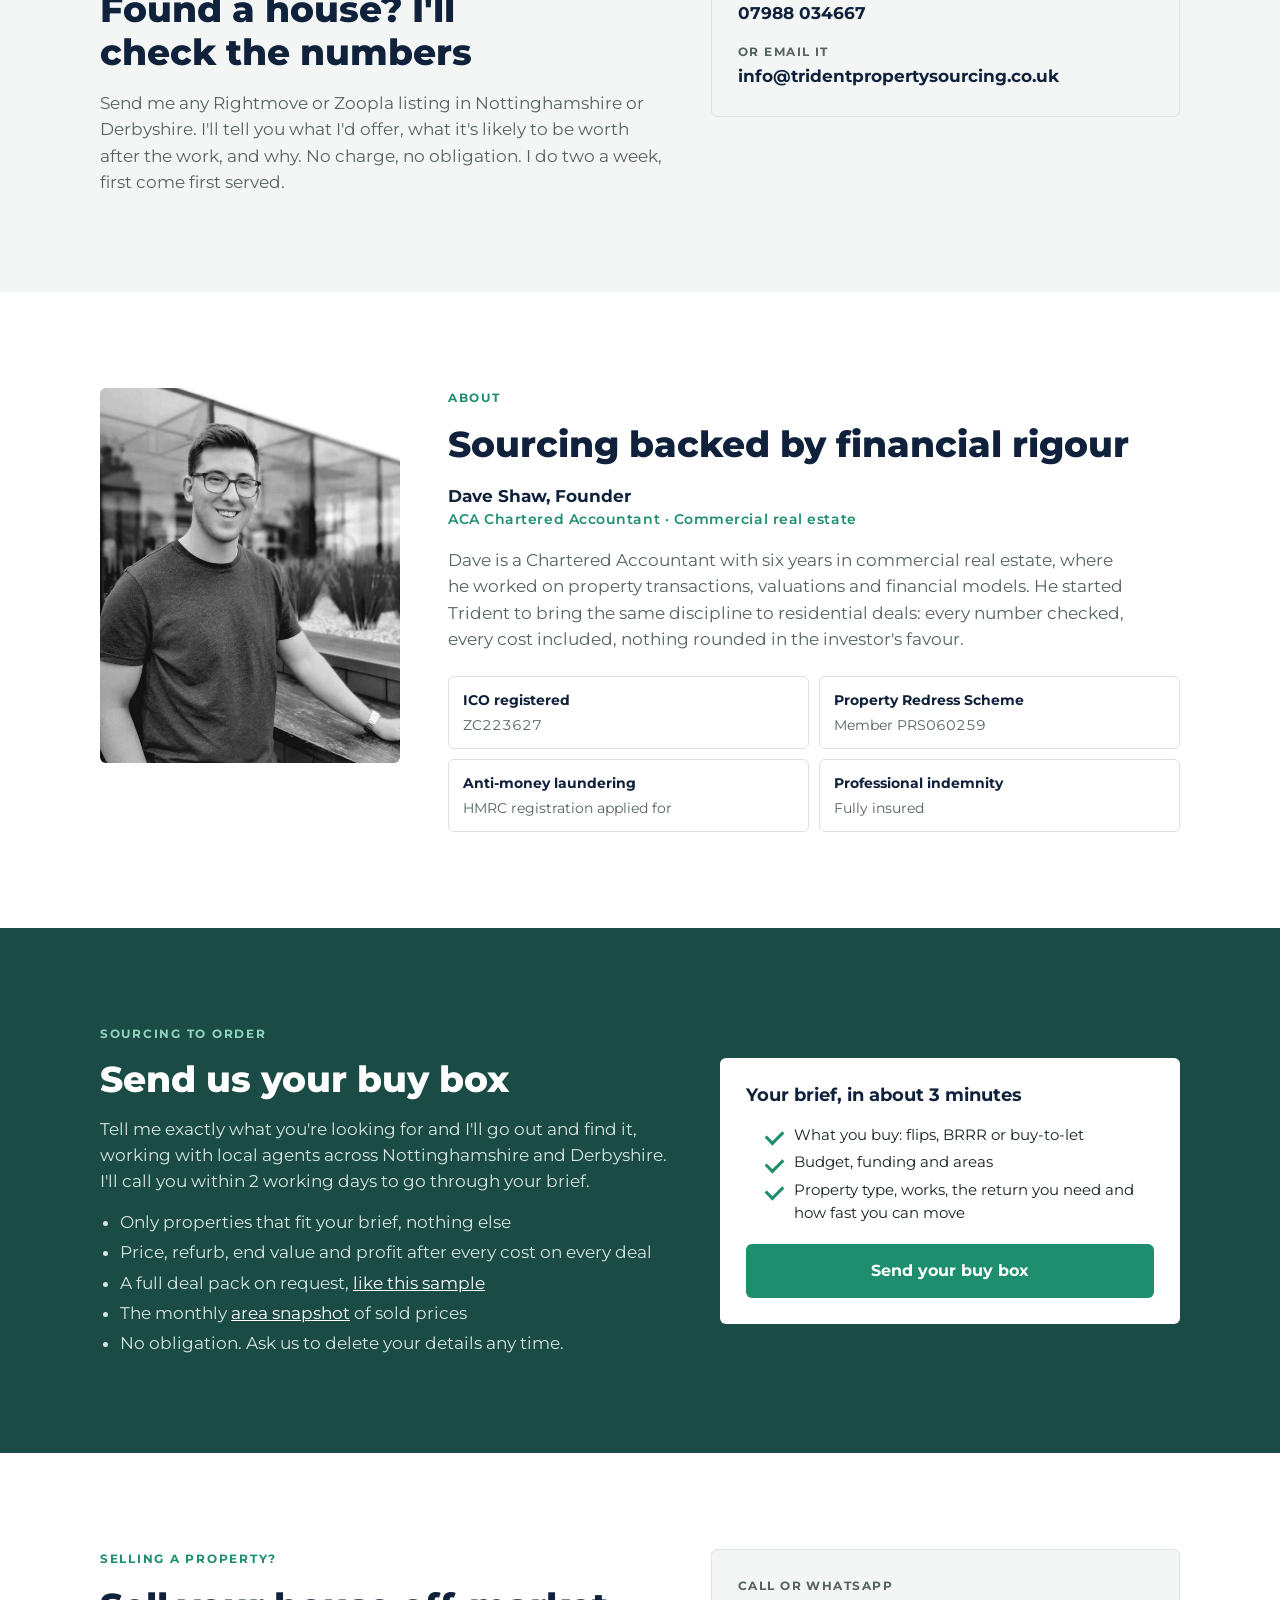
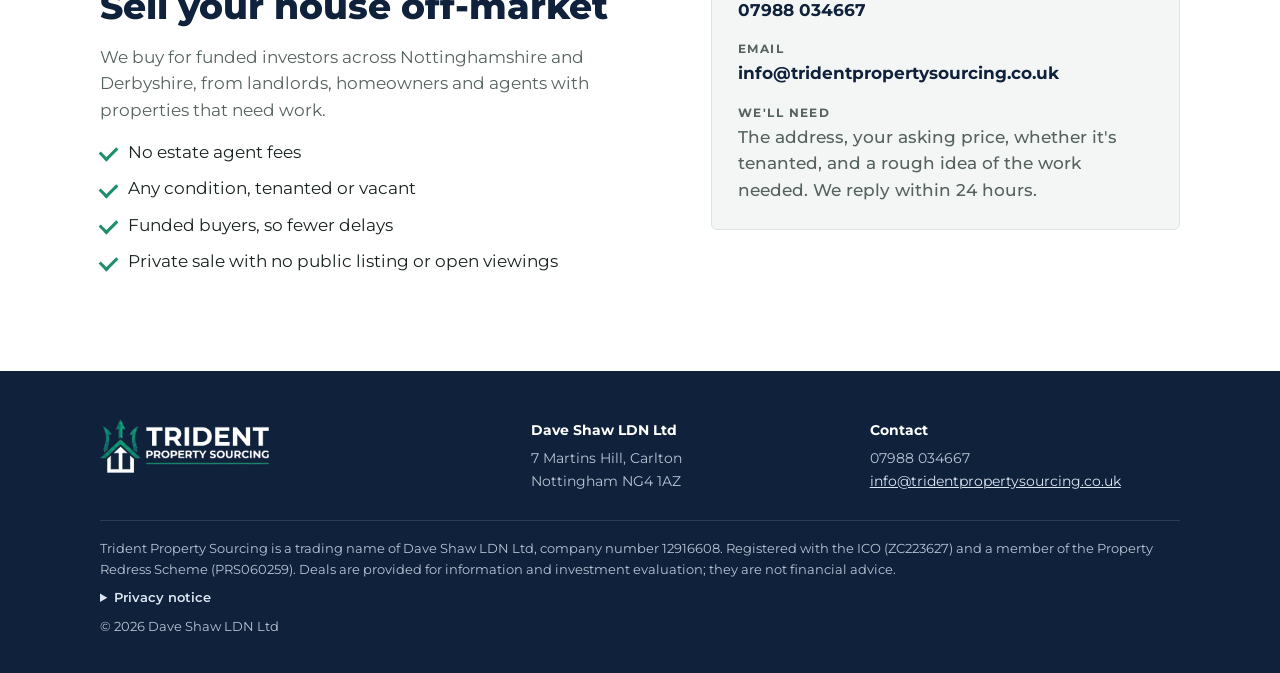
==== commit fc1b469c: "Sourcing fee £4,000 (was £6,000): home page example, reservation balance £3,000, sample deal pack fi" ====
--- a/index.html
+++ b/index.html
@@ -304,7 +304,7 @@
         <div class="step"><h3>Data analysis</h3><p>We track every listing in our patch for price drops, long time on the market and chain-free sales, to spot motivated sellers early.</p></div>
         <div class="step"><h3>Negotiation</h3><p>We speak to agents and vendors directly to agree a genuine discount, and only take on deals where the numbers still work.</p></div>
         <div class="step"><h3>Due diligence</h3><p>End values come from recent sold prices nearby. Every deal gets a builder's refurb quote and a full cost breakdown.</p></div>
-        <div class="step"><h3>Deal pack</h3><p>The deal goes first to investors whose brief it fits, with a full pack. A £1,000 reservation (refunded if the deal falls through for reasons outside your control) takes it off the market; the £5,000 balance is due on exchange. No VAT, nothing from sellers.</p></div>
+        <div class="step"><h3>Deal pack</h3><p>The deal goes first to investors whose brief it fits, with a full pack. A £1,000 reservation (refunded if the deal falls through for reasons outside your control) takes it off the market; the £3,000 balance is due on exchange. No VAT, nothing from sellers.</p></div>
       </div>
     </div>
   </section>
@@ -327,12 +327,12 @@
           <tr><td>Refurbishment, inc. 10% contingency</td><td>£24,200</td></tr>
           <tr><td>Buying costs</td><td>£8,775</td></tr>
           <tr class="sub"><td>Stamp duty £6,775 · legal and survey £2,000</td><td></td></tr>
-          <tr><td>Trident sourcing fee</td><td>£6,000</td></tr>
+          <tr><td>Trident sourcing fee</td><td>£4,000</td></tr>
           <tr><td>Holding costs (8 months)</td><td>£4,000</td></tr>
           <tr><td>Selling costs (agent and legal)</td><td>£4,755</td></tr>
-          <tr class="total"><td>Total cost</td><td>£180,230</td></tr>
+          <tr class="total"><td>Total cost</td><td>£178,230</td></tr>
           <tr><td>End value, from local sold prices</td><td>£217,000</td></tr>
-          <tr class="win"><td>Investor profit · ROI</td><td>£36,770 · 20.4%</td></tr>
+          <tr class="win"><td>Investor profit · ROI</td><td>£38,770 · 21.8%</td></tr>
         </table>
         <p class="note">Illustrative example of our standard appraisal, not a live deal. Figures are estimates; investors should carry out their own due diligence.</p>
       </div>
